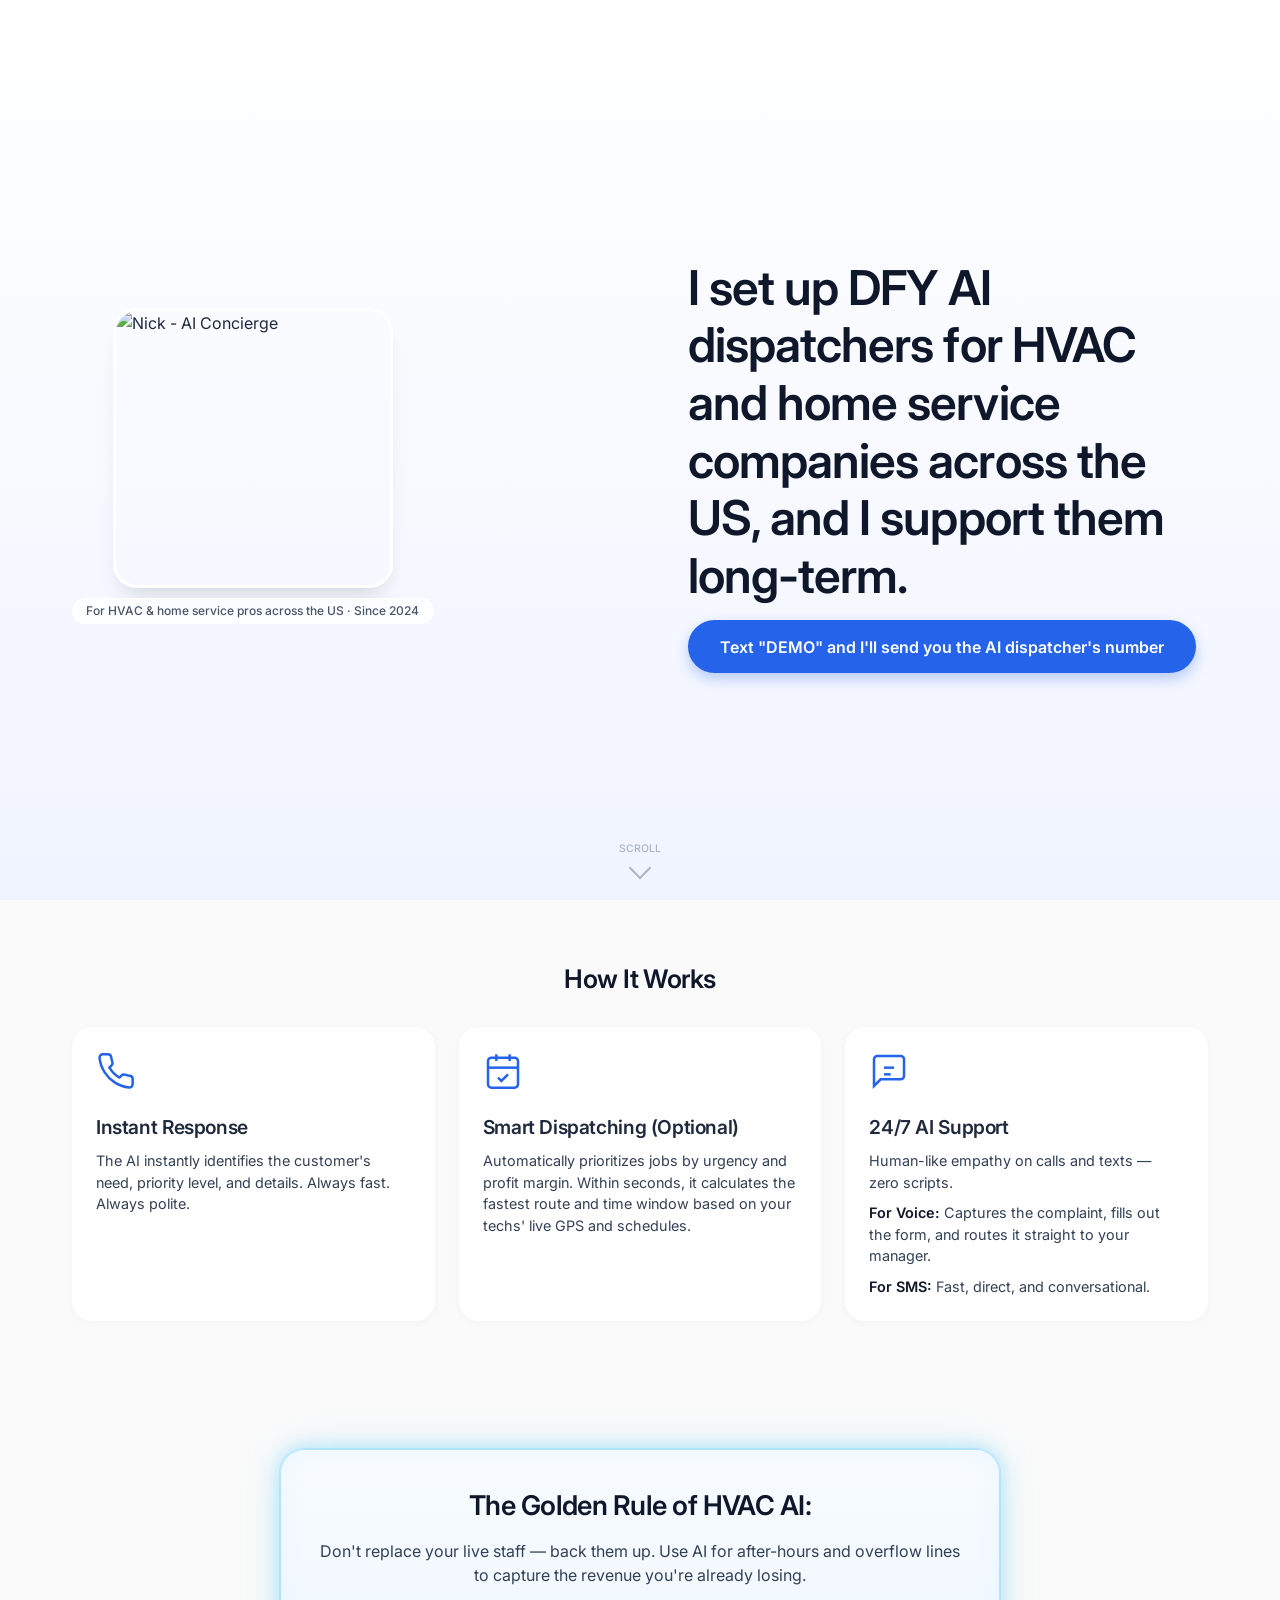
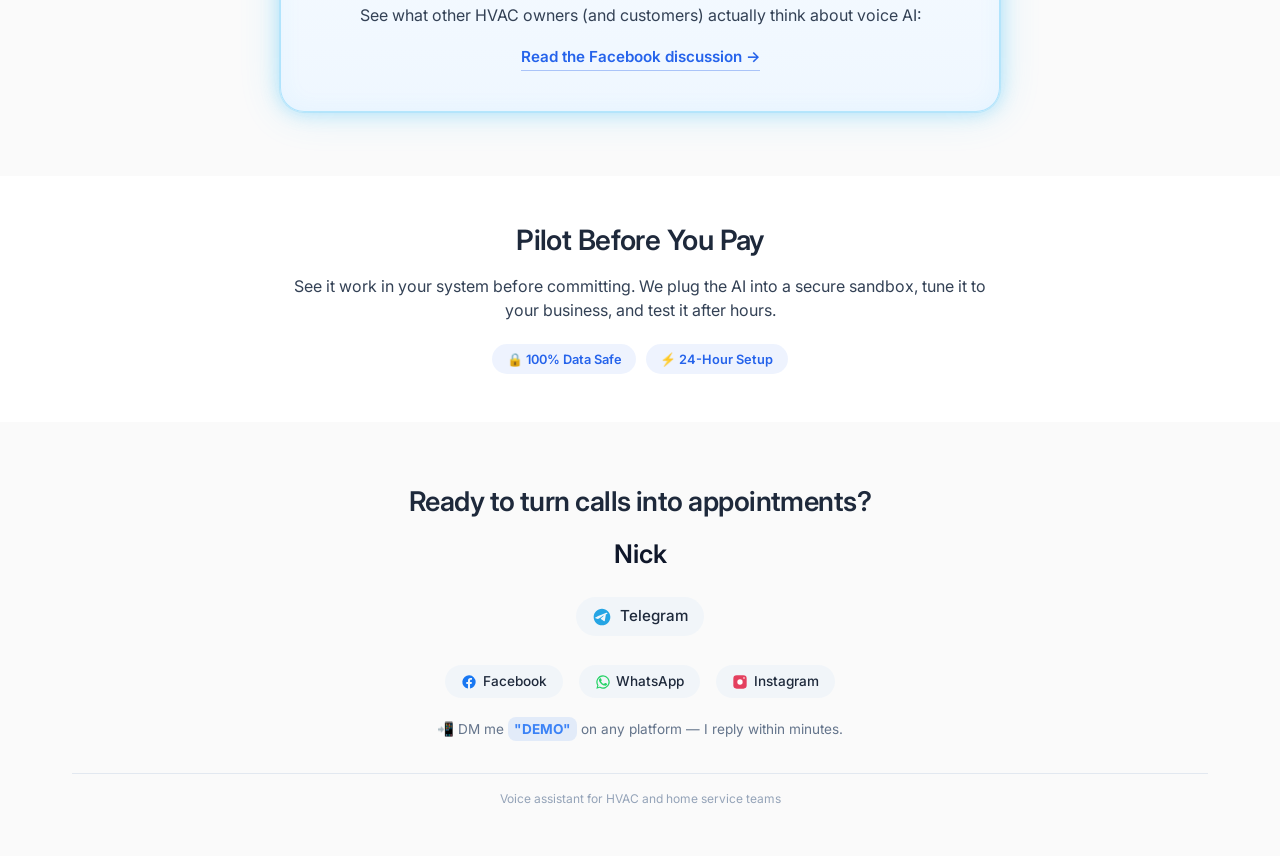
==== index.html @ 457eadb4 "index.html Removed old header styles and added new golden section with updated content and styling." ====
<!DOCTYPE html>
<html lang="en">
<head>
  <meta charset="UTF-8">
  <meta name="viewport" content="width=device-width, initial-scale=1.0, viewport-fit=cover, user-scalable=yes">
  <title>Voice agent for HVAC & Home Service</title>
  <link rel="preconnect" href="https://fonts.googleapis.com">
  <link rel="preconnect" href="https://fonts.gstatic.com" crossorigin>
  <link href="https://fonts.googleapis.com/css2?family=Inter:opsz,wght@14..32,400;14..32,500;14..32,600&display=swap" rel="stylesheet">
  <style>
    * { margin: 0; padding: 0; box-sizing: border-box; -webkit-tap-highlight-color: transparent; }

    body {
      font-family: 'Inter', -apple-system, BlinkMacSystemFont, sans-serif;
      background-color: #FAFAFA;
      color: #1E293B;
      line-height: 1.5;
      -webkit-font-smoothing: antialiased;
      -moz-osx-font-smoothing: grayscale;
      overflow-x: hidden;
    }

    h1, h2, h3 { font-weight: 600; letter-spacing: -0.02em; line-height: 1.2; }
    h1 { font-size: 1.9rem; }
    h2 { font-size: 1.7rem; margin-bottom: 1rem; }

    .section-title {
      font-size: 1.6rem;
      margin-bottom: 2rem;
      text-align: center;
      color: #0F172A;
    }

    p { color: #334155; font-size: 1rem; }

    .container {
      max-width: 1200px;
      margin: 0 auto;
      padding: 0 1.25rem;
    }

    /* HERO */
    .hero {
      min-height: 100vh;
      display: flex;
      align-items: center;
      background: linear-gradient(180deg, #FFFFFF 0%, #F0F4FF 100%);
      position: relative;
      padding-top: 5rem;
      padding-bottom: 3rem;
    }

    .hero-content {
      display: flex;
      flex-direction: column;
      align-items: center;
      width: 100%;
      gap: 1.8rem;
    }

    .hero-photo-card {
      flex-shrink: 0;
      display: flex;
      flex-direction: column;
      align-items: center;
      gap: 0.6rem;
    }

    .agent-photo {
      width: 180px;
      height: 180px;
      border-radius: 24px;
      object-fit: cover;
      box-shadow: 0 15px 25px -10px rgba(0, 0, 0, 0.15);
      border: 3px solid white;
      transition: transform 0.2s ease;
    }

    .agent-photo:active { transform: scale(0.98); }

    .photo-caption {
      font-size: 0.75rem;
      font-weight: 500;
      color: #475569;
      background: rgba(255,255,255,0.8);
      backdrop-filter: blur(4px);
      padding: 0.25rem 0.9rem;
      border-radius: 40px;
      text-align: center;
    }

    .hero-text { max-width: 600px; text-align: left; }
    .hero-text h1 { margin-bottom: 1rem; color: #0F172A; font-size: 1.75rem; }

    .cta-button {
      background: #2563EB;
      color: white;
      border: none;
      font-family: 'Inter', sans-serif;
      font-weight: 600;
      font-size: 0.95rem;
      padding: 0.85rem 1.5rem;
      border-radius: 50px;
      cursor: pointer;
      text-decoration: none;
      display: inline-block;
      transition: all 0.2s ease;
      box-shadow: 0 6px 14px rgba(37, 99, 235, 0.3);
      text-align: center;
      width: auto;
      min-width: 240px;
    }

    .cta-button:active { transform: scale(0.97); background: #1D4ED8; }

    .demo-highlight {
      color: #3B82F6;
      font-weight: 700;
      background: rgba(59, 130, 246, 0.12);
      padding: 0.1rem 0.35rem;
      border-radius: 8px;
      display: inline-block;
    }

    .scroll-indicator {
      position: absolute;
      bottom: 1.5rem;
      left: 50%;
      transform: translateX(-50%);
      opacity: 0.5;
      display: flex;
      flex-direction: column;
      align-items: center;
      gap: 0.2rem;
    }

    .scroll-indicator span { font-size: 0.65rem; font-weight: 500; color: #64748B; }

    .scroll-arrow {
      width: 16px;
      height: 16px;
      border-right: 2px solid #64748B;
      border-bottom: 2px solid #64748B;
      transform: rotate(45deg);
    }

    /* HOW IT WORKS */
    .how-section { padding: 4rem 0; background-color: #FAFAFA; }

    .cards-grid { display: flex; flex-direction: column; gap: 1.2rem; }

    .card {
      background: #FFFFFF;
      border-radius: 20px;
      padding: 1.5rem;
      box-shadow: 0 2px 8px rgba(0, 0, 0, 0.03);
      transition: transform 0.15s ease;
    }

    .card:active { transform: scale(0.99); }

    .card-icon {
      margin-bottom: 1.2rem;
      width: 40px;
      height: 40px;
      color: #2563EB;
      stroke: #2563EB;
    }

    .card h3 { font-size: 1.2rem; margin-bottom: 0.7rem; }
    .card p { font-size: 0.9rem; margin-bottom: 0.55rem; }
    .card p:last-child { margin-bottom: 0; }

    .card .label {
      font-weight: 600;
      color: #0F172A;
    }

    /* GOLDEN RULE — soft blue bg + soft neon blue glowing edges */
    .golden-section {
      padding: 4rem 1.25rem;
      background: #FAFAFA;
    }

    .golden-block {
      max-width: 720px;
      margin: 0 auto;
      text-align: center;
      padding: 2.5rem 2rem;
      border-radius: 24px;
      background: linear-gradient(180deg, #F7FBFF 0%, #EFF7FF 100%);
      border: 1px solid rgba(56, 189, 248, 0.35);
      box-shadow:
        0 0 0 1px rgba(56, 189, 248, 0.15),
        0 0 18px rgba(56, 189, 248, 0.35),
        0 0 40px rgba(56, 189, 248, 0.20),
        inset 0 0 24px rgba(56, 189, 248, 0.06);
    }

    .golden-block h2 {
      font-size: 1.7rem;
      margin-bottom: 1rem;
      color: #0F172A;
    }

    .golden-block p {
      font-size: 1rem;
      color: #334155;
      margin-bottom: 1rem;
    }

    .golden-block p:last-of-type {
      margin-bottom: 0;
    }

    .golden-link {
      display: inline-block;
      margin-top: 1.2rem;
      font-size: 0.95rem;
      font-weight: 600;
      color: #2563EB;
      text-decoration: none;
      border-bottom: 1px solid rgba(37, 99, 235, 0.35);
      padding-bottom: 1px;
    }

    .golden-link:active { opacity: 0.7; }

    /* PILOT */
    .pilot-section { background: #FFFFFF; padding: 3rem 0; }

    .pilot-block {
      max-width: 700px;
      margin: 0 auto;
      text-align: center;
    }

    .pilot-block h2 { font-size: 1.75rem; margin-bottom: 1rem; }
    .pilot-block p { font-size: 1rem; }

    .pilot-badges {
      display: flex;
      flex-wrap: wrap;
      justify-content: center;
      gap: 0.6rem;
      margin-top: 1.4rem;
    }

    .pilot-badge {
      display: inline-flex;
      align-items: center;
      gap: 0.35rem;
      font-size: 0.8rem;
      font-weight: 600;
      color: #2563EB;
      background: rgba(37, 99, 235, 0.08);
      padding: 0.35rem 0.9rem;
      border-radius: 50px;
    }

    /* CONTACT / FOOTER */
    .contact-section { padding: 4rem 0 3rem; background: #FAFAFA; }

    .contact-content {
      max-width: 700px;
      margin: 0 auto;
      text-align: center;
    }

    .contact-name {
      font-size: 1.6rem;
      font-weight: 600;
      color: #0F172A;
      margin: 1rem 0 0.6rem;
    }

    .contact-links {
      display: flex;
      flex-direction: column;
      align-items: center;
      gap: 1rem;
      margin: 1.5rem 0 1.8rem;
    }

    .contact-item {
      display: flex;
      align-items: center;
      gap: 0.6rem;
      flex-wrap: wrap;
      justify-content: center;
    }

    .telegram-link {
      display: inline-flex;
      align-items: center;
      gap: 0.5rem;
      text-decoration: none;
      color: #1E293B;
      font-weight: 500;
      font-size: 0.95rem;
      padding: 0.5rem 1rem;
      border-radius: 50px;
      background: #F1F5F9;
      transition: all 0.2s;
    }

    .telegram-link:active {
      background: #E2E8F0;
      transform: scale(0.97);
    }

    .telegram-icon { width: 20px; height: 20px; flex-shrink: 0; }

    .social-row {
      display: flex;
      flex-wrap: wrap;
      justify-content: center;
      gap: 1rem;
      margin: 1rem 0 0.8rem;
    }

    .social-icon-link {
      display: inline-flex;
      align-items: center;
      gap: 0.35rem;
      background: #F1F5F9;
      padding: 0.4rem 1rem;
      border-radius: 50px;
      text-decoration: none;
      font-size: 0.85rem;
      font-weight: 500;
      color: #1E293B;
      transition: all 0.2s;
    }

    .social-icon-link:active { background: #E2E8F0; transform: scale(0.96); }

    .contact-note { color: #64748B; font-size: 0.85rem; margin-top: 1.2rem; }

    hr { border: 0; height: 1px; background: #E2E8F0; margin: 2rem 0 0; }

    .footer-fineprint {
      font-size: 0.75rem;
      color: #94A3B8;
      margin-top: 1rem;
      text-align: center;
    }

    /* ANIMATIONS */
    .fade-up {
      opacity: 0;
      transform: translateY(18px);
      transition: opacity 0.5s ease, transform 0.5s ease;
    }

    .fade-up.visible { opacity: 1; transform: translateY(0); }

    .card-delay-1 { transition-delay: 0.05s; }
    .card-delay-2 { transition-delay: 0.15s; }
    .card-delay-3 { transition-delay: 0.25s; }

    .hero-title-init {
      opacity: 0;
      transform: translateY(20px);
      animation: fadeInUp 0.6s forwards;
    }

    .hero-btn-init {
      opacity: 0;
      transform: translateY(15px);
      animation: fadeInUp 0.6s 0.4s forwards;
    }

    @keyframes fadeInUp {
      to { opacity: 1; transform: translateY(0); }
    }

    /* RESPONSIVE */
    @media (min-width: 640px) {
      .agent-photo { width: 210px; height: 210px; }
      .hero-text h1 { font-size: 2rem; }
    }

    @media (min-width: 768px) {
      .container { padding: 0 2rem; }
      h1 { font-size: 2.5rem; }
      .hero-content { flex-direction: row; justify-content: space-between; gap: 2rem; }
      .hero-text { max-width: 520px; }
      .hero-text h1 { font-size: 2.4rem; }
      .agent-photo { width: 240px; height: 240px; }
      .cards-grid { flex-direction: row; gap: 1.5rem; align-items: stretch; }
      .card { flex: 1; }
    }

    @media (min-width: 1024px) {
      .hero-text h1 { font-size: 3rem; }
      .agent-photo { width: 280px; height: 280px; }
      .cta-button { font-size: 1rem; padding: 0.9rem 2rem; }
    }

    @media (max-width: 480px) {
      .cta-button {
        width: 100%;
        text-align: center;
        font-size: 0.9rem;
        padding: 0.8rem 1rem;
      }
      .contact-item { gap: 0.6rem; }
      .golden-block { padding: 2rem 1.25rem; }
    }
  </style>
</head>
<body>
  <main>
    <!-- Hero -->
    <section class="hero">
      <div class="container hero-content">
        <div class="hero-photo-card">
          <img class="agent-photo" src="https://i.ibb.co/ymWRSFfB/z-Q-s-O3-Fmxz-ch-Juct-TJuy-JTQOio-H4-XUz6-Aq-Z36uvt-Zw-Z2-BFfi24sho-Pr-Kx4q-Lls9-FRVGbu-B6pfjwr-Gp-Iem-C.jpg" alt="Nick - AI Concierge">
          <div class="photo-caption">For HVAC & home service pros across the US · Since 2024</div>
        </div>
        
        <div class="hero-text">
          <h1 class="hero-title-init">I set up DFY AI dispatchers for HVAC and home service companies across the US, and I support them long-term.</h1>
          
          <a href="https://wa.me/19484652962?text=DEMO" target="_blank" rel="noopener noreferrer" class="cta-button hero-btn-init">
            Text "DEMO" and I'll send you the AI dispatcher's number
          </a>
        </div>
      </div>
      <div class="scroll-indicator">
        <span>SCROLL</span>
        <div class="scroll-arrow"></div>
      </div>
    </section>

    <!-- How It Works -->
    <section class="how-section" id="how">
      <div class="container">
        <h2 class="section-title fade-up">How It Works</h2>
        <div class="cards-grid">

          <div class="card fade-up card-delay-1">
            <svg class="card-icon" width="40" height="40" viewBox="0 0 24 24" fill="none" stroke="currentColor" stroke-width="1.5">
              <path d="M22 16.92v3a2 2 0 0 1-2.18 2 19.79 19.79 0 0 1-8.63-3.07 19.5 19.5 0 0 1-6-6 19.79 19.79 0 0 1-3.07-8.67A2 2 0 0 1 4.11 2h3a2 2 0 0 1 2 1.72 12.84 12.84 0 0 0 .7 2.81 2 2 0 0 1-.45 2.11L8.09 9.91a16 16 0 0 0 6 6l1.27-1.27a2 2 0 0 1 2.11-.45 12.84 12.84 0 0 0 2.81.7A2 2 0 0 1 22 16.92z" />
            </svg>
            <h3>Instant Response</h3>
            <p>The AI instantly identifies the customer's need, priority level, and details. Always fast. Always polite.</p>
          </div>

          <div class="card fade-up card-delay-2">
            <svg class="card-icon" width="40" height="40" viewBox="0 0 24 24" fill="none" stroke="currentColor" stroke-width="1.5">
              <rect x="3" y="4" width="18" height="18" rx="2" ry="2" />
              <line x1="16" y1="2" x2="16" y2="6" />
              <line x1="8" y1="2" x2="8" y2="6" />
              <line x1="3" y1="10" x2="21" y2="10" />
              <polyline points="9 16 11 18 15 14" />
            </svg>
            <h3>Smart Dispatching (Optional)</h3>
            <p>Automatically prioritizes jobs by urgency and profit margin. Within seconds, it calculates the fastest route and time window based on your techs' live GPS and schedules.</p>
          </div>

          <div class="card fade-up card-delay-3">
            <svg class="card-icon" width="40" height="40" viewBox="0 0 24 24" fill="none" stroke="currentColor" stroke-width="1.5">
              <path d="M21 15a2 2 0 0 1-2 2H7l-4 4V5a2 2 0 0 1 2-2h14a2 2 0 0 1 2 2z" />
              <line x1="9" y1="10" x2="15" y2="10" />
              <line x1="9" y1="14" x2="13" y2="14" />
            </svg>
            <h3>24/7 AI Support</h3>
            <p>Human-like empathy on calls and texts — zero scripts.</p>
            <p><span class="label">For Voice:</span> Captures the complaint, fills out the form, and routes it straight to your manager.</p>
            <p><span class="label">For SMS:</span> Fast, direct, and conversational.</p>
          </div>

        </div>
      </div>
    </section>

    <!-- Golden Rule — soft blue card with neon blue glowing edges -->
    <section class="golden-section" id="golden-rule">
      <div class="golden-block fade-up">
        <h2>The Golden Rule of HVAC AI:</h2>
        <p>Don't replace your live staff — back them up. Use AI for after-hours and overflow lines to capture the revenue you're already losing.</p>
        <p>See what other HVAC owners (and customers) actually think about voice AI:</p>
        <a class="golden-link" href="https://www.facebook.com/share/p/1EHvQE6zZw/" target="_blank" rel="noopener noreferrer">Read the Facebook discussion →</a>
      </div>
    </section>

    <!-- Pilot -->
    <section class="pilot-section" id="pilot">
      <div class="container">
        <div class="pilot-block fade-up">
          <h2>Pilot Before You Pay</h2>
          <p>See it work in your system before committing. We plug the AI into a secure sandbox, tune it to your business, and test it after hours.</p>
          <div class="pilot-badges">
            <span class="pilot-badge">🔒 100% Data Safe</span>
            <span class="pilot-badge">⚡ 24-Hour Setup</span>
          </div>
        </div>
      </div>
    </section>

    <!-- Contact -->
    <section class="contact-section" id="contact">
      <div class="container">
        <div class="contact-content fade-up">
          <h2>Ready to turn calls into appointments?</h2>
          <div class="contact-name">Nick</div>
          <div class="contact-links">
            <div class="contact-item">
              <a href="https://t.me/spcxtop?text=DEMO" target="_blank" rel="noopener noreferrer" class="telegram-link">
                <svg class="telegram-icon" viewBox="0 0 24 24" fill="currentColor" style="color:#26A5E4;">
                  <path d="M12 2C6.48 2 2 6.48 2 12s4.48 10 10 10 10-4.48 10-10S17.52 2 12 2zm4.64 6.8c-.15 1.58-.8 5.42-1.13 7.19-.14.75-.42 1-.68 1.03-.58.05-1.02-.38-1.58-.75-.88-.58-1.38-.94-2.23-1.5-.99-.65-.35-1.01.22-1.59.15-.15 2.71-2.48 2.76-2.69.01-.03.02-.14-.05-.2s-.18-.04-.26-.02c-.11.03-1.87 1.19-5.28 3.49-.5.34-.95.51-1.36.5-.45-.01-1.31-.25-1.95-.46-.78-.26-1.4-.4-1.35-.85.03-.24.36-.48.99-.74 3.94-1.71 6.57-2.84 7.88-3.39 3.76-1.58 4.54-1.85 5.05-1.86.11 0 .36.03.52.2.13.14.17.33.19.51.01.17.01.39-.04.6z"/>
                </svg>
                Telegram
              </a>
            </div>
          </div>

          <div class="social-row">
            <a href="https://www.facebook.com/profile.php?id=61591922635871" target="_blank" rel="noopener noreferrer" class="social-icon-link">
              <svg width="16" height="16" viewBox="0 0 24 24" fill="currentColor" style="color:#1877F2;"><path d="M22 12a10 10 0 1 0-11.56 9.88v-6.99H7.9V12h2.54V9.8c0-2.5 1.49-3.89 3.77-3.89 1.09 0 2.24.2 2.24.2v2.46h-1.26c-1.24 0-1.63.77-1.63 1.56V12h2.78l-.44 2.89h-2.34v6.99A10 10 0 0 0 22 12z"/></svg>
              Facebook
            </a>
            <a href="https://wa.me/19484652962" target="_blank" rel="noopener noreferrer" class="social-icon-link">
              <svg width="16" height="16" viewBox="0 0 24 24" fill="currentColor" style="color:#25D366;"><path d="M17.47 14.38c-.3-.15-1.76-.87-2.03-.97-.27-.1-.47-.15-.67.15-.2.3-.77.97-.95 1.17-.17.2-.35.22-.65.07-.3-.15-1.26-.46-2.4-1.48-.89-.79-1.49-1.76-1.66-2.06-.17-.3-.02-.46.13-.61.13-.13.3-.35.45-.52.15-.17.2-.3.3-.5.1-.2.05-.37-.02-.52-.07-.15-.67-1.61-.92-2.21-.24-.58-.49-.5-.67-.51-.17-.01-.37-.01-.57-.01-.2 0-.52.07-.79.37-.27.3-1.04 1.02-1.04 2.48 0 1.46 1.07 2.88 1.22 3.08.15.2 2.1 3.2 5.08 4.49.71.31 1.26.49 1.69.63.71.23 1.36.2 1.87.12.57-.08 1.76-.72 2.01-1.42.25-.7.25-1.29.17-1.42-.07-.13-.27-.2-.57-.35z"/><path d="M12 2a10 10 0 0 0-8.6 15.07L2 22l5.07-1.33A10 10 0 1 0 12 2zm0 18.2a8.2 8.2 0 0 1-4.18-1.14l-.3-.18-3.1.81.83-3.02-.2-.31A8.2 8.2 0 1 1 12 20.2z"/></svg>
              WhatsApp
            </a>
            <a href="https://www.instagram.com/nickpilgui/" target="_blank" rel="noopener noreferrer" class="social-icon-link">
              <svg width="16" height="16" viewBox="0 0 24 24" fill="currentColor" style="color:#E4405F;"><rect x="2" y="2" width="20" height="20" rx="5" ry="5" stroke="none" fill="currentColor"/><circle cx="12" cy="12" r="4" fill="white"/><circle cx="18" cy="6" r="1.2" fill="white"/></svg>
              Instagram
            </a>
          </div>

          <div class="contact-note">
            📲 DM me <span class="demo-highlight">"DEMO"</span> on any platform — I reply within minutes.
          </div>
        </div>
        <hr>
        <div class="footer-fineprint">
          Voice assistant for HVAC and home service teams
        </div>
      </div>
    </section>
  </main>

  <script>
    (function() {
      const observerOptions = { threshold: 0.12, rootMargin: '0px 0px -20px 0px' };
      const observer = new IntersectionObserver((entries) => {
        entries.forEach(entry => {
          if (entry.isIntersecting) {
            entry.target.classList.add('visible');
            observer.unobserve(entry.target);
          }
        });
      }, observerOptions);
      document.querySelectorAll('.fade-up').forEach(el => observer.observe(el));

      document.querySelectorAll('a[href^="#"]').forEach(anchor => {
        anchor.addEventListener('click', function(e) {
          const href = this.getAttribute('href');
          if (href === "#" || !href) return;
          const target = document.querySelector(href);
          if (target) {
            e.preventDefault();
            target.scrollIntoView({ behavior: 'smooth', block: 'start' });
          }
        });
      });
    })();
  </script>
</body>
</html>
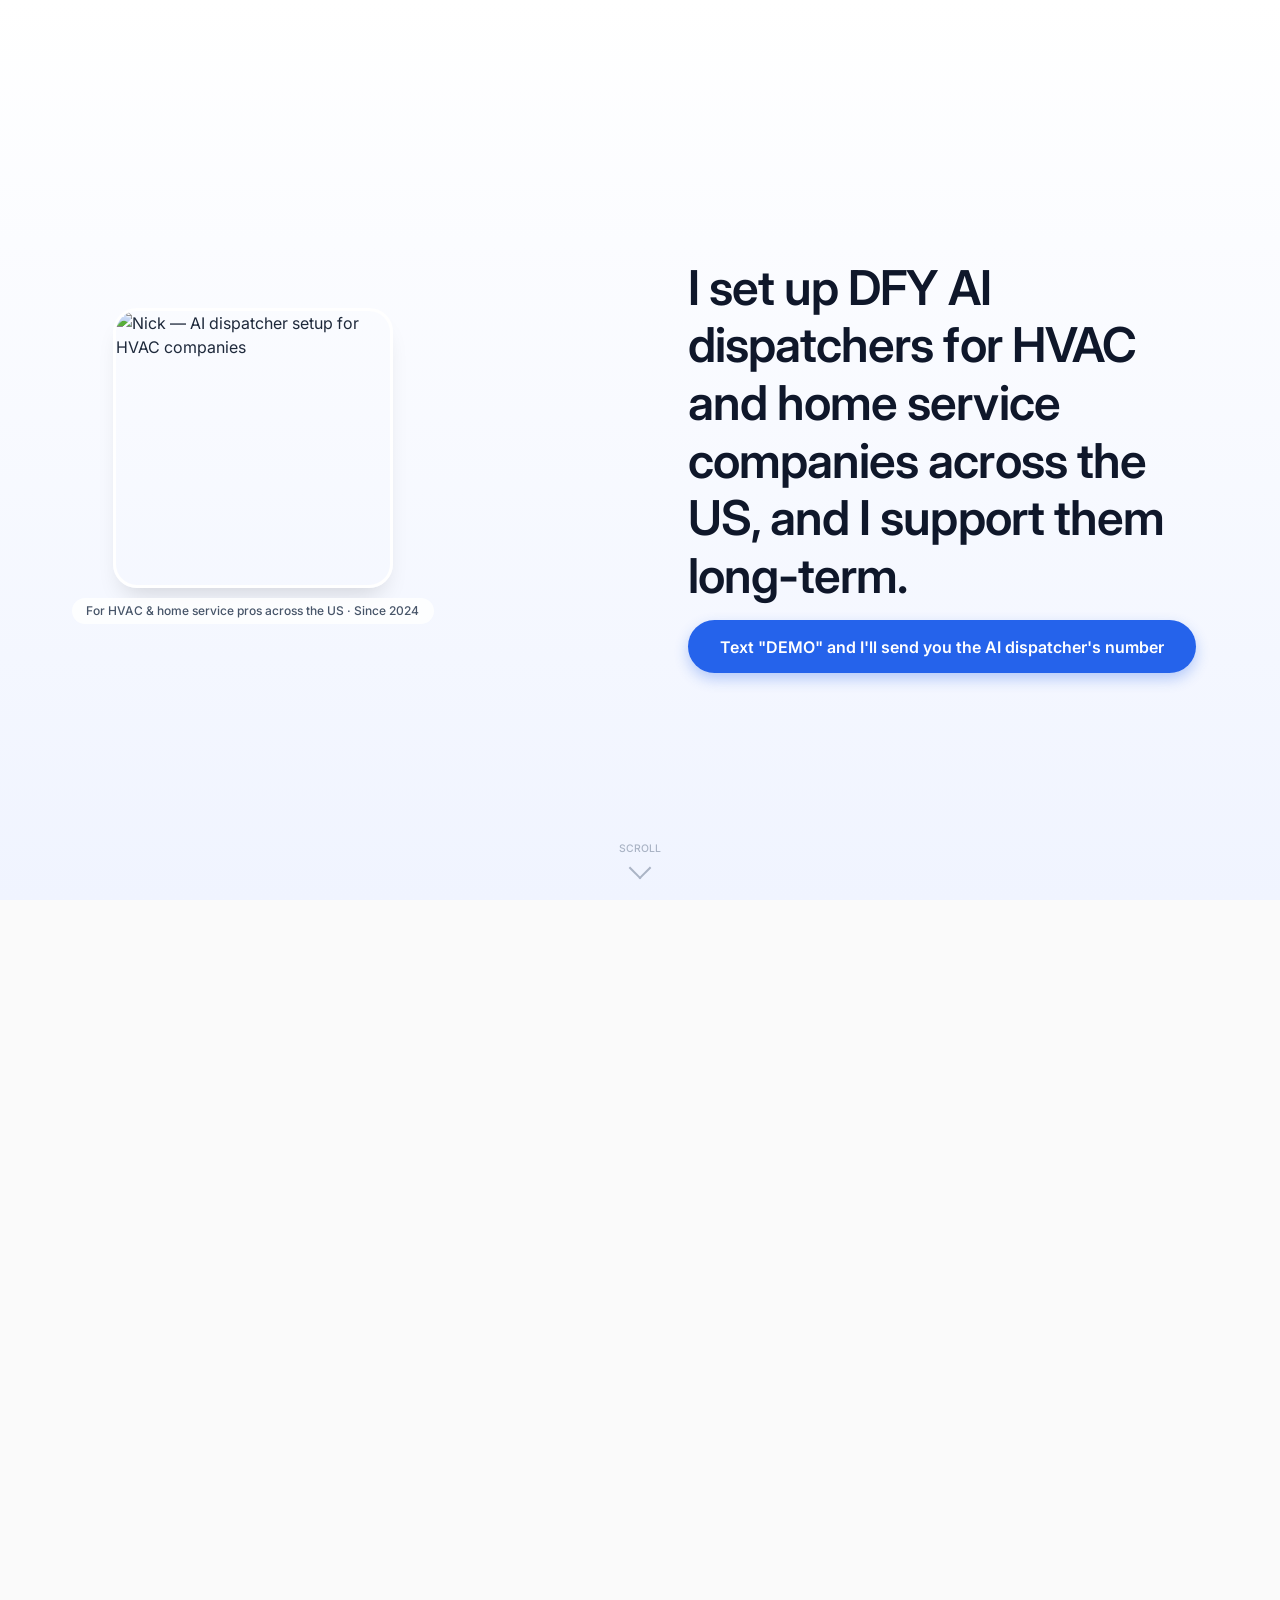
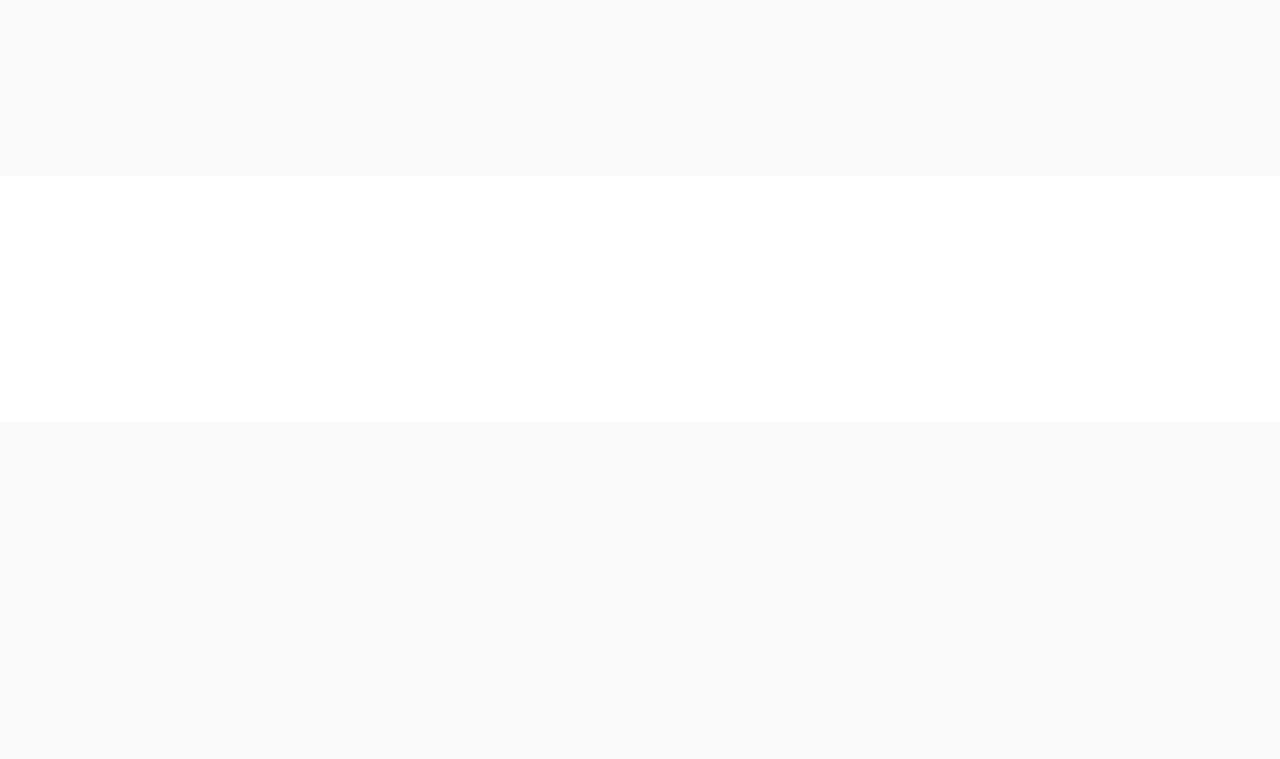
==== commit 621435df: "index.html" ====
--- a/index.html
+++ b/index.html
@@ -3,12 +3,141 @@
 <head>
   <meta charset="UTF-8">
   <meta name="viewport" content="width=device-width, initial-scale=1.0, viewport-fit=cover, user-scalable=yes">
-  <title>Voice agent for HVAC & Home Service</title>
+
+  <title>AI Dispatcher for HVAC & Home Service | DFY Setup</title>
+
+  <!-- ===== SEO / AI-friendly meta ===== -->
+  <meta name="description" content="DFY AI dispatchers for HVAC and home service companies across the US. After-hours and overflow call coverage, 24-hour setup, pilot before you pay.">
+  <meta name="robots" content="index, follow, max-snippet:-1, max-image-preview:large">
+  <meta name="author" content="Nick">
+  <meta name="theme-color" content="#2563EB">
+
+  <!-- Canonical + hreflang -->
+  <link rel="canonical" href="https://aiflowaxon.com/">
+  <link rel="alternate" hreflang="en-us" href="https://aiflowaxon.com/">
+  <link rel="alternate" hreflang="x-default" href="https://aiflowaxon.com/">
+
+  <!-- ===== Open Graph ===== -->
+  <meta property="og:type" content="website">
+  <meta property="og:site_name" content="AI Dispatcher for HVAC">
+  <meta property="og:title" content="AI Dispatcher for HVAC & Home Service | DFY Setup">
+  <meta property="og:description" content="DFY AI dispatchers that back up your live staff on after-hours and overflow lines. Pilot before you pay.">
+  <meta property="og:url" content="https://aiflowaxon.com/">
+  <meta property="og:image" content="https://i.ibb.co/ymWRSFfB/z-Q-s-O3-Fmxz-ch-Juct-TJuy-JTQOio-H4-XUz6-Aq-Z36uvt-Zw-Z2-BFfi24sho-Pr-Kx4q-Lls9-FRVGbu-B6pfjwr-Gp-Iem-C.jpg">
+  <meta property="og:image:alt" content="Nick — AI dispatcher setup for HVAC companies">
+  <meta property="og:locale" content="en_US">
+
+  <!-- ===== Twitter / X Card ===== -->
+  <meta name="twitter:card" content="summary_large_image">
+  <meta name="twitter:title" content="AI Dispatcher for HVAC & Home Service | DFY Setup">
+  <meta name="twitter:description" content="DFY AI dispatchers for HVAC. After-hours + overflow coverage. Pilot before you pay.">
+  <meta name="twitter:image" content="https://i.ibb.co/ymWRSFfB/z-Q-s-O3-Fmxz-ch-Juct-TJuy-JTQOio-H4-XUz6-Aq-Z36uvt-Zw-Z2-BFfi24sho-Pr-Kx4q-Lls9-FRVGbu-B6pfjwr-Gp-Iem-C.jpg">
+
+  <!-- ===== Schema.org / JSON-LD ===== -->
+  <script type="application/ld+json">
+  {
+    "@context": "https://schema.org",
+    "@type": "ProfessionalService",
+    "name": "AI Dispatcher for HVAC & Home Service",
+    "description": "DFY AI dispatcher setup and long-term support for HVAC and home service companies across the US. AI answers after-hours and overflow calls, captures customer details, and books appointments.",
+    "url": "https://aiflowaxon.com/",
+    "image": "https://i.ibb.co/ymWRSFfB/z-Q-s-O3-Fmxz-ch-Juct-TJuy-JTQOio-H4-XUz6-Aq-Z36uvt-Zw-Z2-BFfi24sho-Pr-Kx4q-Lls9-FRVGbu-B6pfjwr-Gp-Iem-C.jpg",
+    "areaServed": {
+      "@type": "Country",
+      "name": "United States"
+    },
+    "serviceType": "AI voice dispatcher for HVAC and home service companies",
+    "provider": {
+      "@type": "Person",
+      "name": "Nick",
+      "sameAs": [
+        "https://www.facebook.com/profile.php?id=61591922635871",
+        "https://www.instagram.com/nickpilgui/"
+      ]
+    },
+    "contactPoint": [
+      {
+        "@type": "ContactPoint",
+        "contactType": "sales",
+        "telephone": "+1-948-465-2962",
+        "availableLanguage": ["English"],
+        "contactOption": "TollFree",
+        "areaServed": "US"
+      }
+    ],
+    "sameAs": [
+      "https://t.me/spcxtop",
+      "https://wa.me/19484652962",
+      "https://www.facebook.com/profile.php?id=61591922635871",
+      "https://www.instagram.com/nickpilgui/"
+    ],
+    "offers": {
+      "@type": "Offer",
+      "name": "Pilot before you pay",
+      "description": "Free pilot: AI dispatcher is integrated into a secure sandbox copy of your CRM and tested after hours. No credit card required. Setup in 24 hours.",
+      "price": "0",
+      "priceCurrency": "USD",
+      "availability": "https://schema.org/InStock"
+    },
+    "mainEntityOfPage": {
+      "@type": "WebPage",
+      "@id": "https://aiflowaxon.com/"
+    }
+  }
+  </script>
+
+  <!-- ===== FAQ schema ===== -->
+  <script type="application/ld+json">
+  {
+    "@context": "https://schema.org",
+    "@type": "FAQPage",
+    "mainEntity": [
+      {
+        "@type": "Question",
+        "name": "What does the AI dispatcher do for HVAC companies?",
+        "acceptedAnswer": {
+          "@type": "Answer",
+          "text": "It answers calls and texts after hours and on overflow lines, captures the customer's complaint and details, and books a service appointment. Optionally, it can dispatch jobs to the best technician based on urgency, profit margin, and live GPS."
+        }
+      },
+      {
+        "@type": "Question",
+        "name": "Does the AI replace a live dispatcher?",
+        "acceptedAnswer": {
+          "@type": "Answer",
+          "text": "No. The golden rule is to back up your live staff, not replace them. AI covers only calls you would have lost anyway — after hours and overflow lines."
+        }
+      },
+      {
+        "@type": "Question",
+        "name": "Is there a pilot before paying?",
+        "acceptedAnswer": {
+          "@type": "Answer",
+          "text": "Yes. The AI is plugged into a secure sandbox copy of your CRM and tested after hours. No credit card required. Setup takes 24 hours."
+        }
+      },
+      {
+        "@type": "Question",
+        "name": "How can I get a demo?",
+        "acceptedAnswer": {
+          "@type": "Answer",
+          "text": "Send the word DEMO to Nick on WhatsApp at +1 948-465-2962 or on Telegram at t.me/spcxtop, and he will reply with the AI dispatcher's phone number so you can call it and hear it live."
+        }
+      }
+    ]
+  }
+  </script>
+
   <link rel="preconnect" href="https://fonts.googleapis.com">
   <link rel="preconnect" href="https://fonts.gstatic.com" crossorigin>
   <link href="https://fonts.googleapis.com/css2?family=Inter:opsz,wght@14..32,400;14..32,500;14..32,600&display=swap" rel="stylesheet">
   <style>
     * { margin: 0; padding: 0; box-sizing: border-box; -webkit-tap-highlight-color: transparent; }
+
+    html, body {
+      overflow-x: hidden;
+      max-width: 100%;
+    }
 
     body {
       font-family: 'Inter', -apple-system, BlinkMacSystemFont, sans-serif;
@@ -17,7 +146,8 @@
       line-height: 1.5;
       -webkit-font-smoothing: antialiased;
       -moz-osx-font-smoothing: grayscale;
-      overflow-x: hidden;
+      padding-left: env(safe-area-inset-left);
+      padding-right: env(safe-area-inset-right);
     }
 
     h1, h2, h3 { font-weight: 600; letter-spacing: -0.02em; line-height: 1.2; }
@@ -42,6 +172,7 @@
     /* HERO */
     .hero {
       min-height: 100vh;
+      min-height: 100svh;
       display: flex;
       align-items: center;
       background: linear-gradient(180deg, #FFFFFF 0%, #F0F4FF 100%);
@@ -83,6 +214,7 @@
       font-weight: 500;
       color: #475569;
       background: rgba(255,255,255,0.8);
+      -webkit-backdrop-filter: blur(4px);
       backdrop-filter: blur(4px);
       padding: 0.25rem 0.9rem;
       border-radius: 40px;
@@ -124,7 +256,7 @@
 
     .scroll-indicator {
       position: absolute;
-      bottom: 1.5rem;
+      bottom: calc(1.5rem + env(safe-area-inset-bottom));
       left: 50%;
       transform: translateX(-50%);
       opacity: 0.5;
@@ -171,16 +303,10 @@
     .card p { font-size: 0.9rem; margin-bottom: 0.55rem; }
     .card p:last-child { margin-bottom: 0; }
 
-    .card .label {
-      font-weight: 600;
-      color: #0F172A;
-    }
-
-    /* GOLDEN RULE — soft blue bg + soft neon blue glowing edges */
-    .golden-section {
-      padding: 4rem 1.25rem;
-      background: #FAFAFA;
-    }
+    .card .label { font-weight: 600; color: #0F172A; }
+
+    /* GOLDEN RULE */
+    .golden-section { padding: 4rem 1.25rem; background: #FAFAFA; }
 
     .golden-block {
       max-width: 720px;
@@ -197,21 +323,9 @@
         inset 0 0 24px rgba(56, 189, 248, 0.06);
     }
 
-    .golden-block h2 {
-      font-size: 1.7rem;
-      margin-bottom: 1rem;
-      color: #0F172A;
-    }
-
-    .golden-block p {
-      font-size: 1rem;
-      color: #334155;
-      margin-bottom: 1rem;
-    }
-
-    .golden-block p:last-of-type {
-      margin-bottom: 0;
-    }
+    .golden-block h2 { font-size: 1.7rem; margin-bottom: 1rem; color: #0F172A; }
+    .golden-block p { font-size: 1rem; color: #334155; margin-bottom: 1rem; }
+    .golden-block p:last-of-type { margin-bottom: 0; }
 
     .golden-link {
       display: inline-block;
@@ -229,12 +343,7 @@
     /* PILOT */
     .pilot-section { background: #FFFFFF; padding: 3rem 0; }
 
-    .pilot-block {
-      max-width: 700px;
-      margin: 0 auto;
-      text-align: center;
-    }
-
+    .pilot-block { max-width: 700px; margin: 0 auto; text-align: center; }
     .pilot-block h2 { font-size: 1.75rem; margin-bottom: 1rem; }
     .pilot-block p { font-size: 1rem; }
 
@@ -259,13 +368,13 @@
     }
 
     /* CONTACT / FOOTER */
-    .contact-section { padding: 4rem 0 3rem; background: #FAFAFA; }
-
-    .contact-content {
-      max-width: 700px;
-      margin: 0 auto;
-      text-align: center;
-    }
+    .contact-section {
+      padding: 4rem 0 3rem;
+      background: #FAFAFA;
+      padding-bottom: calc(3rem + env(safe-area-inset-bottom));
+    }
+
+    .contact-content { max-width: 700px; margin: 0 auto; text-align: center; }
 
     .contact-name {
       font-size: 1.6rem;
@@ -304,10 +413,7 @@
       transition: all 0.2s;
     }
 
-    .telegram-link:active {
-      background: #E2E8F0;
-      transform: scale(0.97);
-    }
+    .telegram-link:active { background: #E2E8F0; transform: scale(0.97); }
 
     .telegram-icon { width: 20px; height: 20px; flex-shrink: 0; }
 
@@ -344,6 +450,7 @@
       color: #94A3B8;
       margin-top: 1rem;
       text-align: center;
+      padding-bottom: env(safe-area-inset-bottom);
     }
 
     /* ANIMATIONS */
@@ -403,10 +510,21 @@
         width: 100%;
         text-align: center;
         font-size: 0.9rem;
-        padding: 0.8rem 1rem;
+        padding: 0.9rem 1rem;
       }
       .contact-item { gap: 0.6rem; }
       .golden-block { padding: 2rem 1.25rem; }
+      .social-icon-link { padding: 0.6rem 1.1rem; font-size: 0.9rem; }
+      .telegram-link { padding: 0.65rem 1.15rem; font-size: 1rem; }
+    }
+
+    @media (prefers-reduced-motion: reduce) {
+      *, *::before, *::after {
+        animation-duration: 0.01ms !important;
+        animation-iteration-count: 1 !important;
+        transition-duration: 0.01ms !important;
+        scroll-behavior: auto !important;
+      }
     }
   </style>
 </head>
@@ -416,7 +534,7 @@
     <section class="hero">
       <div class="container hero-content">
         <div class="hero-photo-card">
-          <img class="agent-photo" src="https://i.ibb.co/ymWRSFfB/z-Q-s-O3-Fmxz-ch-Juct-TJuy-JTQOio-H4-XUz6-Aq-Z36uvt-Zw-Z2-BFfi24sho-Pr-Kx4q-Lls9-FRVGbu-B6pfjwr-Gp-Iem-C.jpg" alt="Nick - AI Concierge">
+          <img class="agent-photo" src="https://i.ibb.co/ymWRSFfB/z-Q-s-O3-Fmxz-ch-Juct-TJuy-JTQOio-H4-XUz6-Aq-Z36uvt-Zw-Z2-BFfi24sho-Pr-Kx4q-Lls9-FRVGbu-B6pfjwr-Gp-Iem-C.jpg" alt="Nick — AI dispatcher setup for HVAC companies">
           <div class="photo-caption">For HVAC & home service pros across the US · Since 2024</div>
         </div>
         
@@ -440,16 +558,31 @@
         <h2 class="section-title fade-up">How It Works</h2>
         <div class="cards-grid">
 
+          <!-- 1. 24/7 AI Support (now first) -->
           <div class="card fade-up card-delay-1">
-            <svg class="card-icon" width="40" height="40" viewBox="0 0 24 24" fill="none" stroke="currentColor" stroke-width="1.5">
+            <svg class="card-icon" width="40" height="40" viewBox="0 0 24 24" fill="none" stroke="currentColor" stroke-width="1.5" aria-hidden="true">
+              <path d="M21 15a2 2 0 0 1-2 2H7l-4 4V5a2 2 0 0 1 2-2h14a2 2 0 0 1 2 2z" />
+              <line x1="9" y1="10" x2="15" y2="10" />
+              <line x1="9" y1="14" x2="13" y2="14" />
+            </svg>
+            <h3>24/7 AI Support</h3>
+            <p>Human-like empathy on calls and texts — zero scripts.</p>
+            <p><span class="label">For Voice:</span> Captures the complaint, fills out the form, and routes it straight to your manager.</p>
+            <p><span class="label">For SMS:</span> Fast, direct, and conversational.</p>
+          </div>
+
+          <!-- 2. Instant Response -->
+          <div class="card fade-up card-delay-2">
+            <svg class="card-icon" width="40" height="40" viewBox="0 0 24 24" fill="none" stroke="currentColor" stroke-width="1.5" aria-hidden="true">
               <path d="M22 16.92v3a2 2 0 0 1-2.18 2 19.79 19.79 0 0 1-8.63-3.07 19.5 19.5 0 0 1-6-6 19.79 19.79 0 0 1-3.07-8.67A2 2 0 0 1 4.11 2h3a2 2 0 0 1 2 1.72 12.84 12.84 0 0 0 .7 2.81 2 2 0 0 1-.45 2.11L8.09 9.91a16 16 0 0 0 6 6l1.27-1.27a2 2 0 0 1 2.11-.45 12.84 12.84 0 0 0 2.81.7A2 2 0 0 1 22 16.92z" />
             </svg>
             <h3>Instant Response</h3>
             <p>The AI instantly identifies the customer's need, priority level, and details. Always fast. Always polite.</p>
           </div>
 
-          <div class="card fade-up card-delay-2">
-            <svg class="card-icon" width="40" height="40" viewBox="0 0 24 24" fill="none" stroke="currentColor" stroke-width="1.5">
+          <!-- 3. Smart Dispatching -->
+          <div class="card fade-up card-delay-3">
+            <svg class="card-icon" width="40" height="40" viewBox="0 0 24 24" fill="none" stroke="currentColor" stroke-width="1.5" aria-hidden="true">
               <rect x="3" y="4" width="18" height="18" rx="2" ry="2" />
               <line x1="16" y1="2" x2="16" y2="6" />
               <line x1="8" y1="2" x2="8" y2="6" />
@@ -460,23 +593,11 @@
             <p>Automatically prioritizes jobs by urgency and profit margin. Within seconds, it calculates the fastest route and time window based on your techs' live GPS and schedules.</p>
           </div>
 
-          <div class="card fade-up card-delay-3">
-            <svg class="card-icon" width="40" height="40" viewBox="0 0 24 24" fill="none" stroke="currentColor" stroke-width="1.5">
-              <path d="M21 15a2 2 0 0 1-2 2H7l-4 4V5a2 2 0 0 1 2-2h14a2 2 0 0 1 2 2z" />
-              <line x1="9" y1="10" x2="15" y2="10" />
-              <line x1="9" y1="14" x2="13" y2="14" />
-            </svg>
-            <h3>24/7 AI Support</h3>
-            <p>Human-like empathy on calls and texts — zero scripts.</p>
-            <p><span class="label">For Voice:</span> Captures the complaint, fills out the form, and routes it straight to your manager.</p>
-            <p><span class="label">For SMS:</span> Fast, direct, and conversational.</p>
-          </div>
-
         </div>
       </div>
     </section>
 
-    <!-- Golden Rule — soft blue card with neon blue glowing edges -->
+    <!-- Golden Rule -->
     <section class="golden-section" id="golden-rule">
       <div class="golden-block fade-up">
         <h2>The Golden Rule of HVAC AI:</h2>
@@ -509,7 +630,7 @@
           <div class="contact-links">
             <div class="contact-item">
               <a href="https://t.me/spcxtop?text=DEMO" target="_blank" rel="noopener noreferrer" class="telegram-link">
-                <svg class="telegram-icon" viewBox="0 0 24 24" fill="currentColor" style="color:#26A5E4;">
+                <svg class="telegram-icon" viewBox="0 0 24 24" fill="currentColor" style="color:#26A5E4;" aria-hidden="true">
                   <path d="M12 2C6.48 2 2 6.48 2 12s4.48 10 10 10 10-4.48 10-10S17.52 2 12 2zm4.64 6.8c-.15 1.58-.8 5.42-1.13 7.19-.14.75-.42 1-.68 1.03-.58.05-1.02-.38-1.58-.75-.88-.58-1.38-.94-2.23-1.5-.99-.65-.35-1.01.22-1.59.15-.15 2.71-2.48 2.76-2.69.01-.03.02-.14-.05-.2s-.18-.04-.26-.02c-.11.03-1.87 1.19-5.28 3.49-.5.34-.95.51-1.36.5-.45-.01-1.31-.25-1.95-.46-.78-.26-1.4-.4-1.35-.85.03-.24.36-.48.99-.74 3.94-1.71 6.57-2.84 7.88-3.39 3.76-1.58 4.54-1.85 5.05-1.86.11 0 .36.03.52.2.13.14.17.33.19.51.01.17.01.39-.04.6z"/>
                 </svg>
                 Telegram
@@ -519,56 +640,12 @@
 
           <div class="social-row">
             <a href="https://www.facebook.com/profile.php?id=61591922635871" target="_blank" rel="noopener noreferrer" class="social-icon-link">
-              <svg width="16" height="16" viewBox="0 0 24 24" fill="currentColor" style="color:#1877F2;"><path d="M22 12a10 10 0 1 0-11.56 9.88v-6.99H7.9V12h2.54V9.8c0-2.5 1.49-3.89 3.77-3.89 1.09 0 2.24.2 2.24.2v2.46h-1.26c-1.24 0-1.63.77-1.63 1.56V12h2.78l-.44 2.89h-2.34v6.99A10 10 0 0 0 22 12z"/></svg>
+              <svg width="16" height="16" viewBox="0 0 24 24" fill="currentColor" style="color:#1877F2;" aria-hidden="true"><path d="M22 12a10 10 0 1 0-11.56 9.88v-6.99H7.9V12h2.54V9.8c0-2.5 1.49-3.89 3.77-3.89 1.09 0 2.24.2 2.24.2v2.46h-1.26c-1.24 0-1.63.77-1.63 1.56V12h2.78l-.44 2.89h-2.34v6.99A10 10 0 0 0 22 12z"/></svg>
               Facebook
             </a>
             <a href="https://wa.me/19484652962" target="_blank" rel="noopener noreferrer" class="social-icon-link">
-              <svg width="16" height="16" viewBox="0 0 24 24" fill="currentColor" style="color:#25D366;"><path d="M17.47 14.38c-.3-.15-1.76-.87-2.03-.97-.27-.1-.47-.15-.67.15-.2.3-.77.97-.95 1.17-.17.2-.35.22-.65.07-.3-.15-1.26-.46-2.4-1.48-.89-.79-1.49-1.76-1.66-2.06-.17-.3-.02-.46.13-.61.13-.13.3-.35.45-.52.15-.17.2-.3.3-.5.1-.2.05-.37-.02-.52-.07-.15-.67-1.61-.92-2.21-.24-.58-.49-.5-.67-.51-.17-.01-.37-.01-.57-.01-.2 0-.52.07-.79.37-.27.3-1.04 1.02-1.04 2.48 0 1.46 1.07 2.88 1.22 3.08.15.2 2.1 3.2 5.08 4.49.71.31 1.26.49 1.69.63.71.23 1.36.2 1.87.12.57-.08 1.76-.72 2.01-1.42.25-.7.25-1.29.17-1.42-.07-.13-.27-.2-.57-.35z"/><path d="M12 2a10 10 0 0 0-8.6 15.07L2 22l5.07-1.33A10 10 0 1 0 12 2zm0 18.2a8.2 8.2 0 0 1-4.18-1.14l-.3-.18-3.1.81.83-3.02-.2-.31A8.2 8.2 0 1 1 12 20.2z"/></svg>
+              <svg width="16" height="16" viewBox="0 0 24 24" fill="currentColor" style="color:#25D366;" aria-hidden="true"><path d="M17.47 14.38c-.3-.15-1.76-.87-2.03-.97-.27-.1-.47-.15-.67.15-.2.3-.77.97-.95 1.17-.17.2-.35.22-.65.07-.3-.15-1.26-.46-2.4-1.48-.89-.79-1.49-1.76-1.66-2.06-.17-.3-.02-.46.13-.61.13-.13.3-.35.45-.52.15-.17.2-.3.3-.5.1-.2.05-.37-.02-.52-.07-.15-.67-1.61-.92-2.21-.24-.58-.49-.5-.67-.51-.17-.01-.37-.01-.57-.01-.2 0-.52.07-.79.37-.27.3-1.04 1.02-1.04 2.48 0 1.46 1.07 2.88 1.22 3.08.15.2 2.1 3.2 5.08 4.49.71.31 1.26.49 1.69.63.71.23 1.36.2 1.87.12.57-.08 1.76-.72 2.01-1.42.25-.7.25-1.29.17-1.42-.07-.13-.27-.2-.57-.35z"/><path d="M12 2a10 10 0 0 0-8.6 15.07L2 22l5.07-1.33A10 10 0 1 0 12 2zm0 18.2a8.2 8.2 0 0 1-4.18-1.14l-.3-.18-3.1.81.83-3.02-.2-.31A8.2 8.2 0 1 1 12 20.2z"/></svg>
               WhatsApp
             </a>
             <a href="https://www.instagram.com/nickpilgui/" target="_blank" rel="noopener noreferrer" class="social-icon-link">
-              <svg width="16" height="16" viewBox="0 0 24 24" fill="currentColor" style="color:#E4405F;"><rect x="2" y="2" width="20" height="20" rx="5" ry="5" stroke="none" fill="currentColor"/><circle cx="12" cy="12" r="4" fill="white"/><circle cx="18" cy="6" r="1.2" fill="white"/></svg>
-              Instagram
-            </a>
-          </div>
-
-          <div class="contact-note">
-            📲 DM me <span class="demo-highlight">"DEMO"</span> on any platform — I reply within minutes.
-          </div>
-        </div>
-        <hr>
-        <div class="footer-fineprint">
-          Voice assistant for HVAC and home service teams
-        </div>
-      </div>
-    </section>
-  </main>
-
-  <script>
-    (function() {
-      const observerOptions = { threshold: 0.12, rootMargin: '0px 0px -20px 0px' };
-      const observer = new IntersectionObserver((entries) => {
-        entries.forEach(entry => {
-          if (entry.isIntersecting) {
-            entry.target.classList.add('visible');
-            observer.unobserve(entry.target);
-          }
-        });
-      }, observerOptions);
-      document.querySelectorAll('.fade-up').forEach(el => observer.observe(el));
-
-      document.querySelectorAll('a[href^="#"]').forEach(anchor => {
-        anchor.addEventListener('click', function(e) {
-          const href = this.getAttribute('href');
-          if (href === "#" || !href) return;
-          const target = document.querySelector(href);
-          if (target) {
-            e.preventDefault();
-            target.scrollIntoView({ behavior: 'smooth', block: 'start' });
-          }
-        });
-      });
-    })();
-  </script>
-</body>
-</html>
+              <svg width="16" height="16" viewBox="0 0 24 24" fill="currentColor" style="
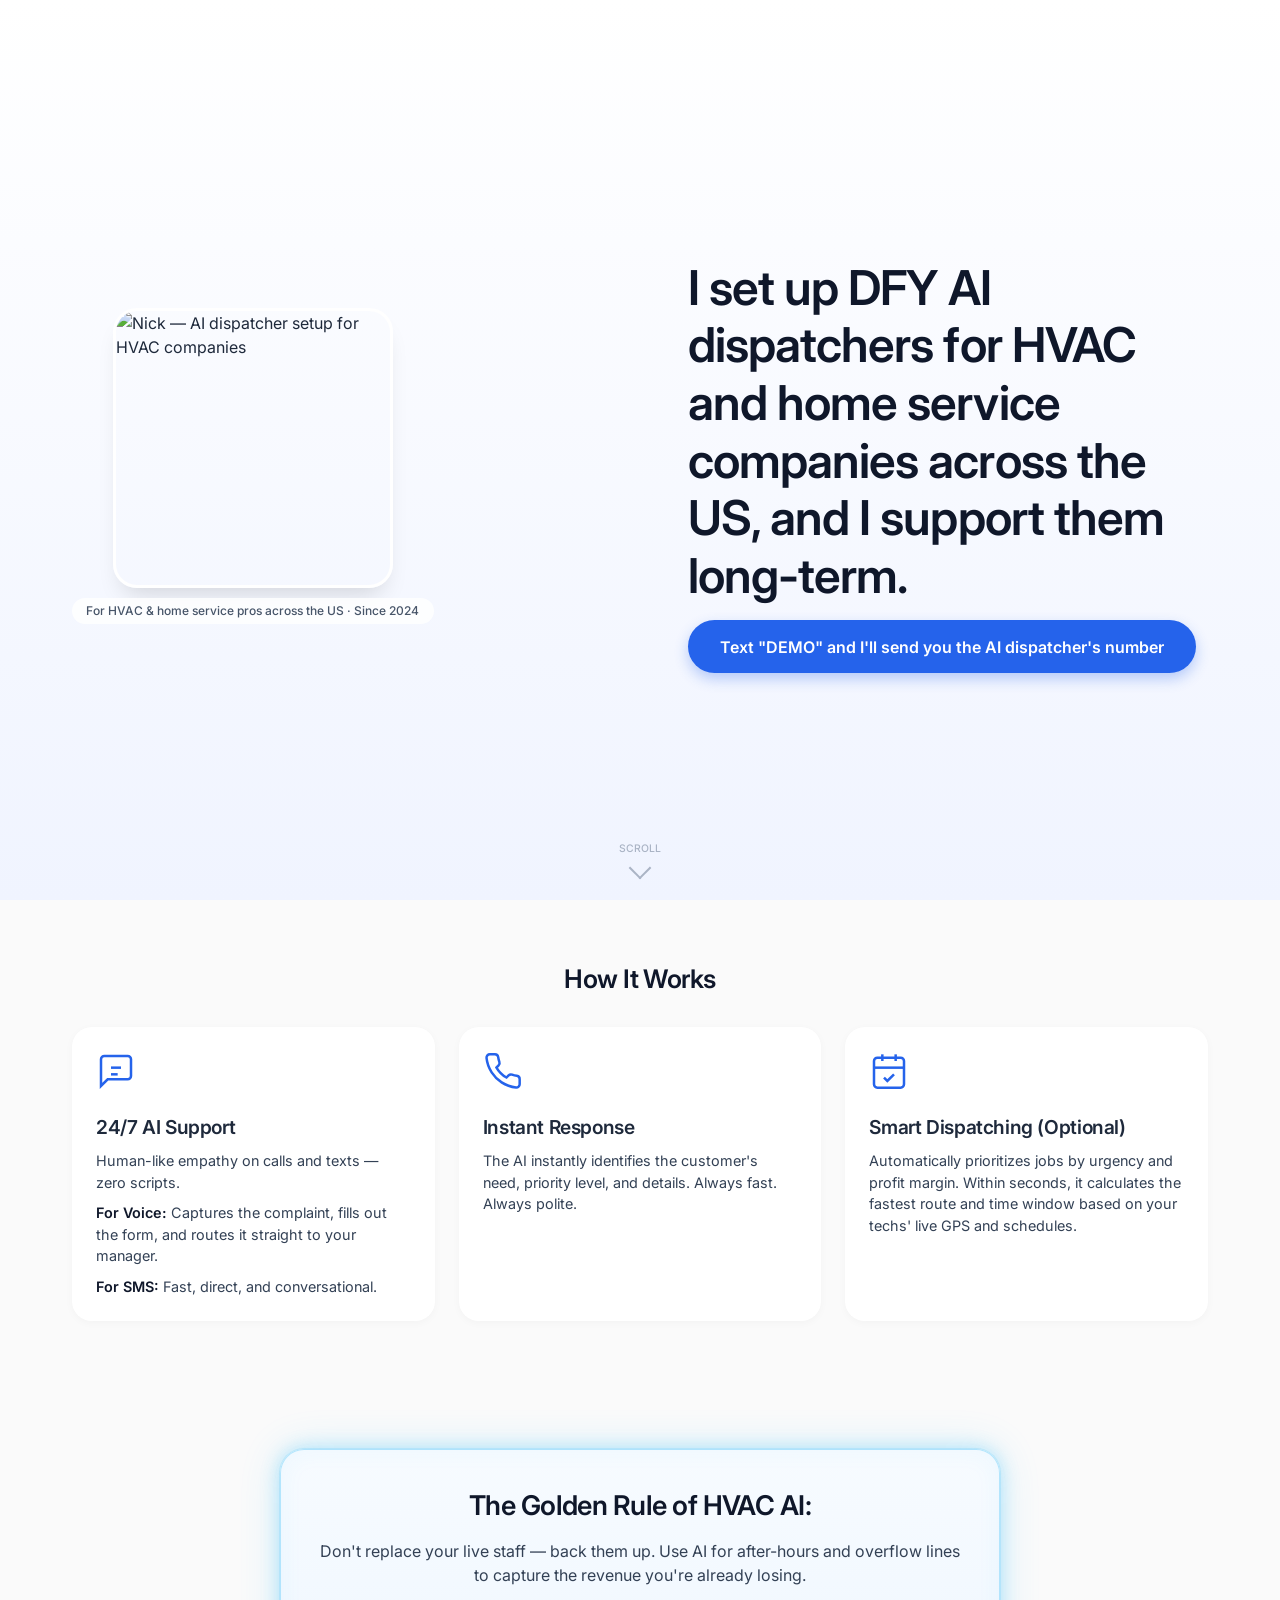
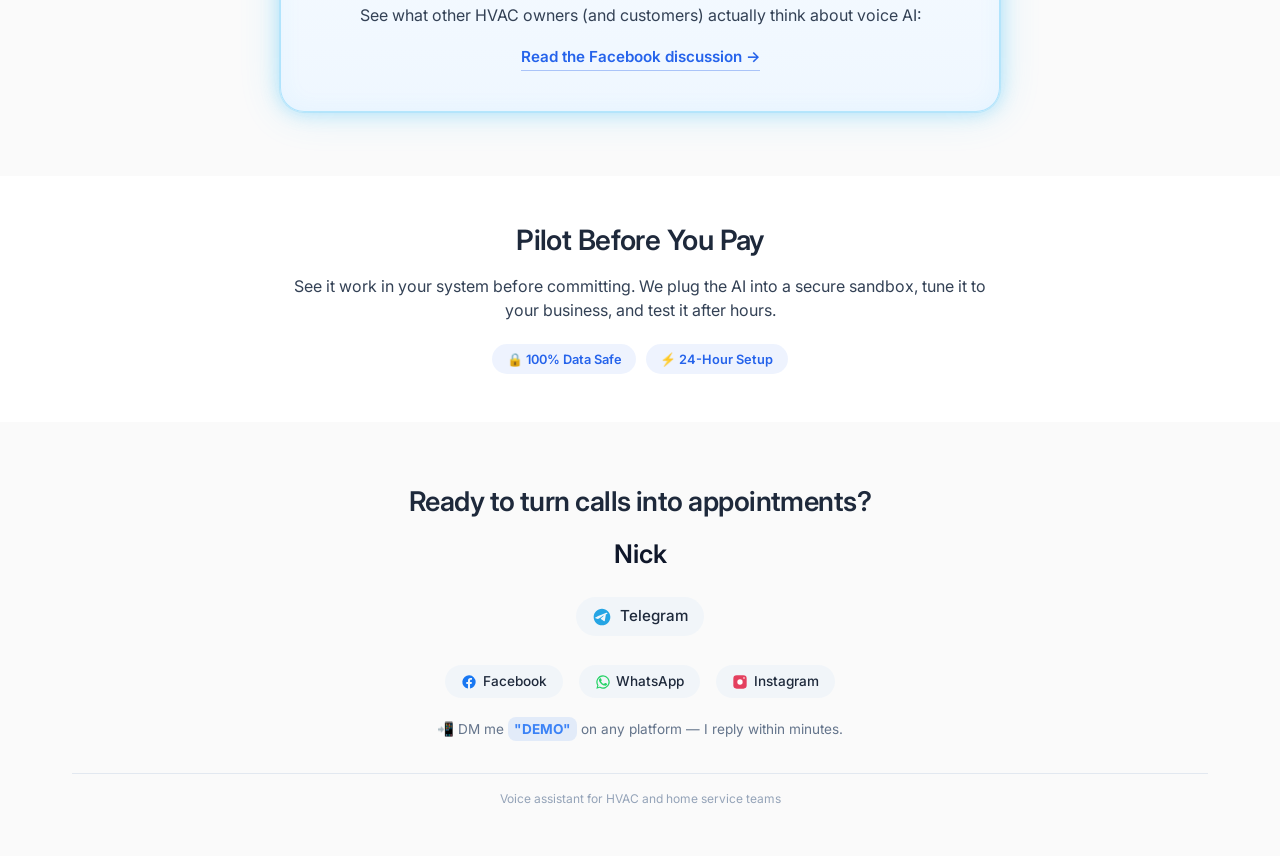
==== commit bffba54d: "index.html" ====
--- a/index.html
+++ b/index.html
@@ -6,18 +6,17 @@
 
   <title>AI Dispatcher for HVAC & Home Service | DFY Setup</title>
 
-  <!-- ===== SEO / AI-friendly meta ===== -->
+  <!-- SEO / AI-friendly meta -->
   <meta name="description" content="DFY AI dispatchers for HVAC and home service companies across the US. After-hours and overflow call coverage, 24-hour setup, pilot before you pay.">
   <meta name="robots" content="index, follow, max-snippet:-1, max-image-preview:large">
   <meta name="author" content="Nick">
   <meta name="theme-color" content="#2563EB">
 
-  <!-- Canonical + hreflang -->
   <link rel="canonical" href="https://aiflowaxon.com/">
   <link rel="alternate" hreflang="en-us" href="https://aiflowaxon.com/">
   <link rel="alternate" hreflang="x-default" href="https://aiflowaxon.com/">
 
-  <!-- ===== Open Graph ===== -->
+  <!-- Open Graph -->
   <meta property="og:type" content="website">
   <meta property="og:site_name" content="AI Dispatcher for HVAC">
   <meta property="og:title" content="AI Dispatcher for HVAC & Home Service | DFY Setup">
@@ -27,13 +26,13 @@
   <meta property="og:image:alt" content="Nick — AI dispatcher setup for HVAC companies">
   <meta property="og:locale" content="en_US">
 
-  <!-- ===== Twitter / X Card ===== -->
+  <!-- Twitter / X Card -->
   <meta name="twitter:card" content="summary_large_image">
   <meta name="twitter:title" content="AI Dispatcher for HVAC & Home Service | DFY Setup">
   <meta name="twitter:description" content="DFY AI dispatchers for HVAC. After-hours + overflow coverage. Pilot before you pay.">
   <meta name="twitter:image" content="https://i.ibb.co/ymWRSFfB/z-Q-s-O3-Fmxz-ch-Juct-TJuy-JTQOio-H4-XUz6-Aq-Z36uvt-Zw-Z2-BFfi24sho-Pr-Kx4q-Lls9-FRVGbu-B6pfjwr-Gp-Iem-C.jpg">
 
-  <!-- ===== Schema.org / JSON-LD ===== -->
+  <!-- Schema.org / JSON-LD -->
   <script type="application/ld+json">
   {
     "@context": "https://schema.org",
@@ -42,10 +41,7 @@
     "description": "DFY AI dispatcher setup and long-term support for HVAC and home service companies across the US. AI answers after-hours and overflow calls, captures customer details, and books appointments.",
     "url": "https://aiflowaxon.com/",
     "image": "https://i.ibb.co/ymWRSFfB/z-Q-s-O3-Fmxz-ch-Juct-TJuy-JTQOio-H4-XUz6-Aq-Z36uvt-Zw-Z2-BFfi24sho-Pr-Kx4q-Lls9-FRVGbu-B6pfjwr-Gp-Iem-C.jpg",
-    "areaServed": {
-      "@type": "Country",
-      "name": "United States"
-    },
+    "areaServed": { "@type": "Country", "name": "United States" },
     "serviceType": "AI voice dispatcher for HVAC and home service companies",
     "provider": {
       "@type": "Person",
@@ -79,14 +75,11 @@
       "priceCurrency": "USD",
       "availability": "https://schema.org/InStock"
     },
-    "mainEntityOfPage": {
-      "@type": "WebPage",
-      "@id": "https://aiflowaxon.com/"
-    }
+    "mainEntityOfPage": { "@type": "WebPage", "@id": "https://aiflowaxon.com/" }
   }
   </script>
 
-  <!-- ===== FAQ schema ===== -->
+  <!-- FAQ schema -->
   <script type="application/ld+json">
   {
     "@context": "https://schema.org",
@@ -131,13 +124,11 @@
   <link rel="preconnect" href="https://fonts.googleapis.com">
   <link rel="preconnect" href="https://fonts.gstatic.com" crossorigin>
   <link href="https://fonts.googleapis.com/css2?family=Inter:opsz,wght@14..32,400;14..32,500;14..32,600&display=swap" rel="stylesheet">
+
   <style>
     * { margin: 0; padding: 0; box-sizing: border-box; -webkit-tap-highlight-color: transparent; }
 
-    html, body {
-      overflow-x: hidden;
-      max-width: 100%;
-    }
+    html, body { overflow-x: hidden; max-width: 100%; }
 
     body {
       font-family: 'Inter', -apple-system, BlinkMacSystemFont, sans-serif;
@@ -154,20 +145,10 @@
     h1 { font-size: 1.9rem; }
     h2 { font-size: 1.7rem; margin-bottom: 1rem; }
 
-    .section-title {
-      font-size: 1.6rem;
-      margin-bottom: 2rem;
-      text-align: center;
-      color: #0F172A;
-    }
-
+    .section-title { font-size: 1.6rem; margin-bottom: 2rem; text-align: center; color: #0F172A; }
     p { color: #334155; font-size: 1rem; }
 
-    .container {
-      max-width: 1200px;
-      margin: 0 auto;
-      padding: 0 1.25rem;
-    }
+    .container { max-width: 1200px; margin: 0 auto; padding: 0 1.25rem; }
 
     /* HERO */
     .hero {
@@ -181,21 +162,9 @@
       padding-bottom: 3rem;
     }
 
-    .hero-content {
-      display: flex;
-      flex-direction: column;
-      align-items: center;
-      width: 100%;
-      gap: 1.8rem;
-    }
-
-    .hero-photo-card {
-      flex-shrink: 0;
-      display: flex;
-      flex-direction: column;
-      align-items: center;
-      gap: 0.6rem;
-    }
+    .hero-content { display: flex; flex-direction: column; align-items: center; width: 100%; gap: 1.8rem; }
+
+    .hero-photo-card { flex-shrink: 0; display: flex; flex-direction: column; align-items: center; gap: 0.6rem; }
 
     .agent-photo {
       width: 180px;
@@ -206,7 +175,6 @@
       border: 3px solid white;
       transition: transform 0.2s ease;
     }
-
     .agent-photo:active { transform: scale(0.98); }
 
     .photo-caption {
@@ -242,7 +210,6 @@
       width: auto;
       min-width: 240px;
     }
-
     .cta-button:active { transform: scale(0.97); background: #1D4ED8; }
 
     .demo-highlight {
@@ -265,9 +232,7 @@
       align-items: center;
       gap: 0.2rem;
     }
-
     .scroll-indicator span { font-size: 0.65rem; font-weight: 500; color: #64748B; }
-
     .scroll-arrow {
       width: 16px;
       height: 16px;
@@ -278,7 +243,6 @@
 
     /* HOW IT WORKS */
     .how-section { padding: 4rem 0; background-color: #FAFAFA; }
-
     .cards-grid { display: flex; flex-direction: column; gap: 1.2rem; }
 
     .card {
@@ -288,21 +252,12 @@
       box-shadow: 0 2px 8px rgba(0, 0, 0, 0.03);
       transition: transform 0.15s ease;
     }
-
     .card:active { transform: scale(0.99); }
 
-    .card-icon {
-      margin-bottom: 1.2rem;
-      width: 40px;
-      height: 40px;
-      color: #2563EB;
-      stroke: #2563EB;
-    }
-
+    .card-icon { margin-bottom: 1.2rem; width: 40px; height: 40px; color: #2563EB; stroke: #2563EB; }
     .card h3 { font-size: 1.2rem; margin-bottom: 0.7rem; }
     .card p { font-size: 0.9rem; margin-bottom: 0.55rem; }
     .card p:last-child { margin-bottom: 0; }
-
     .card .label { font-weight: 600; color: #0F172A; }
 
     /* GOLDEN RULE */
@@ -322,7 +277,6 @@
         0 0 40px rgba(56, 189, 248, 0.20),
         inset 0 0 24px rgba(56, 189, 248, 0.06);
     }
-
     .golden-block h2 { font-size: 1.7rem; margin-bottom: 1rem; color: #0F172A; }
     .golden-block p { font-size: 1rem; color: #334155; margin-bottom: 1rem; }
     .golden-block p:last-of-type { margin-bottom: 0; }
@@ -337,24 +291,15 @@
       border-bottom: 1px solid rgba(37, 99, 235, 0.35);
       padding-bottom: 1px;
     }
-
     .golden-link:active { opacity: 0.7; }
 
     /* PILOT */
     .pilot-section { background: #FFFFFF; padding: 3rem 0; }
-
     .pilot-block { max-width: 700px; margin: 0 auto; text-align: center; }
     .pilot-block h2 { font-size: 1.75rem; margin-bottom: 1rem; }
     .pilot-block p { font-size: 1rem; }
 
-    .pilot-badges {
-      display: flex;
-      flex-wrap: wrap;
-      justify-content: center;
-      gap: 0.6rem;
-      margin-top: 1.4rem;
-    }
-
+    .pilot-badges { display: flex; flex-wrap: wrap; justify-content: center; gap: 0.6rem; margin-top: 1.4rem; }
     .pilot-badge {
       display: inline-flex;
       align-items: center;
@@ -375,29 +320,11 @@
     }
 
     .contact-content { max-width: 700px; margin: 0 auto; text-align: center; }
-
-    .contact-name {
-      font-size: 1.6rem;
-      font-weight: 600;
-      color: #0F172A;
-      margin: 1rem 0 0.6rem;
-    }
-
-    .contact-links {
-      display: flex;
-      flex-direction: column;
-      align-items: center;
-      gap: 1rem;
-      margin: 1.5rem 0 1.8rem;
-    }
-
-    .contact-item {
-      display: flex;
-      align-items: center;
-      gap: 0.6rem;
-      flex-wrap: wrap;
-      justify-content: center;
-    }
+    .contact-name { font-size: 1.6rem; font-weight: 600; color: #0F172A; margin: 1rem 0 0.6rem; }
+
+    .contact-links { display: flex; flex-direction: column; align-items: center; gap: 1rem; margin: 1.5rem 0 1.8rem; }
+
+    .contact-item { display: flex; align-items: center; gap: 0.6rem; flex-wrap: wrap; justify-content: center; }
 
     .telegram-link {
       display: inline-flex;
@@ -412,18 +339,11 @@
       background: #F1F5F9;
       transition: all 0.2s;
     }
-
     .telegram-link:active { background: #E2E8F0; transform: scale(0.97); }
 
     .telegram-icon { width: 20px; height: 20px; flex-shrink: 0; }
 
-    .social-row {
-      display: flex;
-      flex-wrap: wrap;
-      justify-content: center;
-      gap: 1rem;
-      margin: 1rem 0 0.8rem;
-    }
+    .social-row { display: flex; flex-wrap: wrap; justify-content: center; gap: 1rem; margin: 1rem 0 0.8rem; }
 
     .social-icon-link {
       display: inline-flex;
@@ -438,7 +358,6 @@
       color: #1E293B;
       transition: all 0.2s;
     }
-
     .social-icon-link:active { background: #E2E8F0; transform: scale(0.96); }
 
     .contact-note { color: #64748B; font-size: 0.85rem; margin-top: 1.2rem; }
@@ -454,33 +373,17 @@
     }
 
     /* ANIMATIONS */
-    .fade-up {
-      opacity: 0;
-      transform: translateY(18px);
-      transition: opacity 0.5s ease, transform 0.5s ease;
-    }
-
+    .fade-up { opacity: 0; transform: translateY(18px); transition: opacity 0.5s ease, transform 0.5s ease; }
     .fade-up.visible { opacity: 1; transform: translateY(0); }
 
     .card-delay-1 { transition-delay: 0.05s; }
     .card-delay-2 { transition-delay: 0.15s; }
     .card-delay-3 { transition-delay: 0.25s; }
 
-    .hero-title-init {
-      opacity: 0;
-      transform: translateY(20px);
-      animation: fadeInUp 0.6s forwards;
-    }
-
-    .hero-btn-init {
-      opacity: 0;
-      transform: translateY(15px);
-      animation: fadeInUp 0.6s 0.4s forwards;
-    }
-
-    @keyframes fadeInUp {
-      to { opacity: 1; transform: translateY(0); }
-    }
+    .hero-title-init { opacity: 0; transform: translateY(20px); animation: fadeInUp 0.6s forwards; }
+    .hero-btn-init { opacity: 0; transform: translateY(15px); animation: fadeInUp 0.6s 0.4s forwards; }
+
+    @keyframes fadeInUp { to { opacity: 1; transform: translateY(0); } }
 
     /* RESPONSIVE */
     @media (min-width: 640px) {
@@ -506,12 +409,7 @@
     }
 
     @media (max-width: 480px) {
-      .cta-button {
-        width: 100%;
-        text-align: center;
-        font-size: 0.9rem;
-        padding: 0.9rem 1rem;
-      }
+      .cta-button { width: 100%; text-align: center; font-size: 0.9rem; padding: 0.9rem 1rem; }
       .contact-item { gap: 0.6rem; }
       .golden-block { padding: 2rem 1.25rem; }
       .social-icon-link { padding: 0.6rem 1.1rem; font-size: 0.9rem; }
@@ -537,10 +435,10 @@
           <img class="agent-photo" src="https://i.ibb.co/ymWRSFfB/z-Q-s-O3-Fmxz-ch-Juct-TJuy-JTQOio-H4-XUz6-Aq-Z36uvt-Zw-Z2-BFfi24sho-Pr-Kx4q-Lls9-FRVGbu-B6pfjwr-Gp-Iem-C.jpg" alt="Nick — AI dispatcher setup for HVAC companies">
           <div class="photo-caption">For HVAC & home service pros across the US · Since 2024</div>
         </div>
-        
+
         <div class="hero-text">
           <h1 class="hero-title-init">I set up DFY AI dispatchers for HVAC and home service companies across the US, and I support them long-term.</h1>
-          
+
           <a href="https://wa.me/19484652962?text=DEMO" target="_blank" rel="noopener noreferrer" class="cta-button hero-btn-init">
             Text "DEMO" and I'll send you the AI dispatcher's number
           </a>
@@ -627,6 +525,7 @@
         <div class="contact-content fade-up">
           <h2>Ready to turn calls into appointments?</h2>
           <div class="contact-name">Nick</div>
+
           <div class="contact-links">
             <div class="contact-item">
               <a href="https://t.me/spcxtop?text=DEMO" target="_blank" rel="noopener noreferrer" class="telegram-link">
@@ -640,12 +539,66 @@
 
           <div class="social-row">
             <a href="https://www.facebook.com/profile.php?id=61591922635871" target="_blank" rel="noopener noreferrer" class="social-icon-link">
-              <svg width="16" height="16" viewBox="0 0 24 24" fill="currentColor" style="color:#1877F2;" aria-hidden="true"><path d="M22 12a10 10 0 1 0-11.56 9.88v-6.99H7.9V12h2.54V9.8c0-2.5 1.49-3.89 3.77-3.89 1.09 0 2.24.2 2.24.2v2.46h-1.26c-1.24 0-1.63.77-1.63 1.56V12h2.78l-.44 2.89h-2.34v6.99A10 10 0 0 0 22 12z"/></svg>
+              <svg width="16" height="16" viewBox="0 0 24 24" fill="currentColor" style="color:#1877F2;" aria-hidden="true">
+                <path d="M22 12a10 10 0 1 0-11.56 9.88v-6.99H7.9V12h2.54V9.8c0-2.5 1.49-3.89 3.77-3.89 1.09 0 2.24.2 2.24.2v2.46h-1.26c-1.24 0-1.63.77-1.63 1.56V12h2.78l-.44 2.89h-2.34v6.99A10 10 0 0 0 22 12z"/>
+              </svg>
               Facebook
             </a>
             <a href="https://wa.me/19484652962" target="_blank" rel="noopener noreferrer" class="social-icon-link">
-              <svg width="16" height="16" viewBox="0 0 24 24" fill="currentColor" style="color:#25D366;" aria-hidden="true"><path d="M17.47 14.38c-.3-.15-1.76-.87-2.03-.97-.27-.1-.47-.15-.67.15-.2.3-.77.97-.95 1.17-.17.2-.35.22-.65.07-.3-.15-1.26-.46-2.4-1.48-.89-.79-1.49-1.76-1.66-2.06-.17-.3-.02-.46.13-.61.13-.13.3-.35.45-.52.15-.17.2-.3.3-.5.1-.2.05-.37-.02-.52-.07-.15-.67-1.61-.92-2.21-.24-.58-.49-.5-.67-.51-.17-.01-.37-.01-.57-.01-.2 0-.52.07-.79.37-.27.3-1.04 1.02-1.04 2.48 0 1.46 1.07 2.88 1.22 3.08.15.2 2.1 3.2 5.08 4.49.71.31 1.26.49 1.69.63.71.23 1.36.2 1.87.12.57-.08 1.76-.72 2.01-1.42.25-.7.25-1.29.17-1.42-.07-.13-.27-.2-.57-.35z"/><path d="M12 2a10 10 0 0 0-8.6 15.07L2 22l5.07-1.33A10 10 0 1 0 12 2zm0 18.2a8.2 8.2 0 0 1-4.18-1.14l-.3-.18-3.1.81.83-3.02-.2-.31A8.2 8.2 0 1 1 12 20.2z"/></svg>
+              <svg width="16" height="16" viewBox="0 0 24 24" fill="currentColor" style="color:#25D366;" aria-hidden="true">
+                <path d="M17.47 14.38c-.3-.15-1.76-.87-2.03-.97-.27-.1-.47-.15-.67.15-.2.3-.77.97-.95 1.17-.17.2-.35.22-.65.07-.3-.15-1.26-.46-2.4-1.48-.89-.79-1.49-1.76-1.66-2.06-.17-.3-.02-.46.13-.61.13-.13.3-.35.45-.52.15-.17.2-.3.3-.5.1-.2.05-.37-.02-.52-.07-.15-.67-1.61-.92-2.21-.24-.58-.49-.5-.67-.51-.17-.01-.37-.01-.57-.01-.2 0-.52.07-.79.37-.27.3-1.04 1.02-1.04 2.48 0 1.46 1.07 2.88 1.22 3.08.15.2 2.1 3.2 5.08 4.49.71.31 1.26.49 1.69.63.71.23 1.36.2 1.87.12.57-.08 1.76-.72 2.01-1.42.25-.7.25-1.29.17-1.42-.07-.13-.27-.2-.57-.35z"/>
+                <path d="M12 2a10 10 0 0 0-8.6 15.07L2 22l5.07-1.33A10 10 0 1 0 12 2zm0 18.2a8.2 8.2 0 0 1-4.18-1.14l-.3-.18-3.1.81.83-3.02-.2-.31A8.2 8.2 0 1 1 12 20.2z"/>
+              </svg>
               WhatsApp
             </a>
             <a href="https://www.instagram.com/nickpilgui/" target="_blank" rel="noopener noreferrer" class="social-icon-link">
-              <svg width="16" height="16" viewBox="0 0 24 24" fill="currentColor" style="
+              <svg width="16" height="16" viewBox="0 0 24 24" fill="currentColor" style="color:#E4405F;" aria-hidden="true">
+                <rect x="2" y="2" width="20" height="20" rx="5" ry="5" stroke="none" fill="currentColor"/>
+                <circle cx="12" cy="12" r="4" fill="white"/>
+                <circle cx="18" cy="6" r="1.2" fill="white"/>
+              </svg>
+              Instagram
+            </a>
+          </div>
+
+          <div class="contact-note">
+            📲 DM me <span class="demo-highlight">"DEMO"</span> on any platform — I reply within minutes.
+          </div>
+        </div>
+
+        <hr>
+        <div class="footer-fineprint">
+          Voice assistant for HVAC and home service teams
+        </div>
+      </div>
+    </section>
+  </main>
+
+  <script>
+    (function() {
+      const observerOptions = { threshold: 0.12, rootMargin: '0px 0px -20px 0px' };
+      const observer = new IntersectionObserver((entries) => {
+        entries.forEach(entry => {
+          if (entry.isIntersecting) {
+            entry.target.classList.add('visible');
+            observer.unobserve(entry.target);
+          }
+        });
+      }, observerOptions);
+      document.querySelectorAll('.fade-up').forEach(el => observer.observe(el));
+
+      document.querySelectorAll('a[href^="#"]').forEach(anchor => {
+        anchor.addEventListener('click', function(e) {
+          const href = this.getAttribute('href');
+          if (href === "#" || !href) return;
+          const target = document.querySelector(href);
+          if (target) {
+            e.preventDefault();
+            target.scrollIntoView({ behavior: 'smooth', block: 'start' });
+          }
+        });
+      });
+    })();
+  </script>
+</body>
+</html>
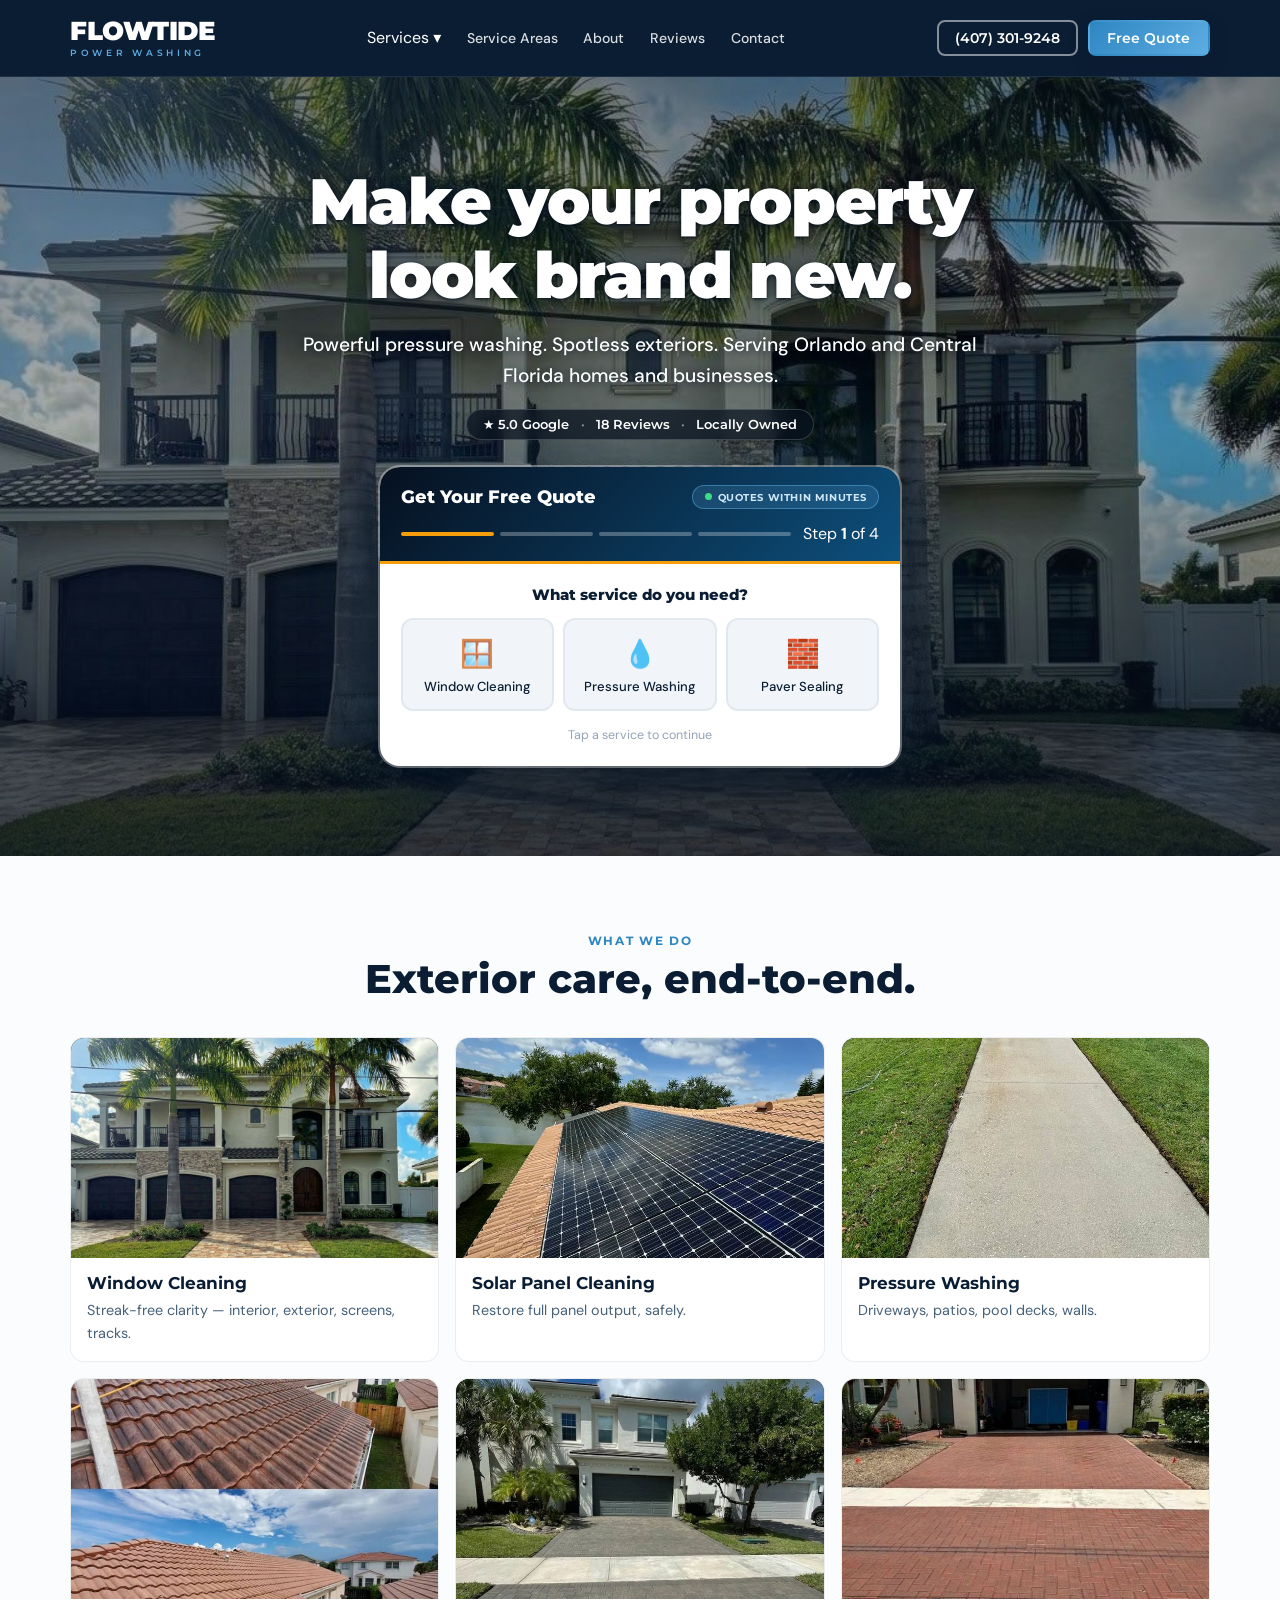
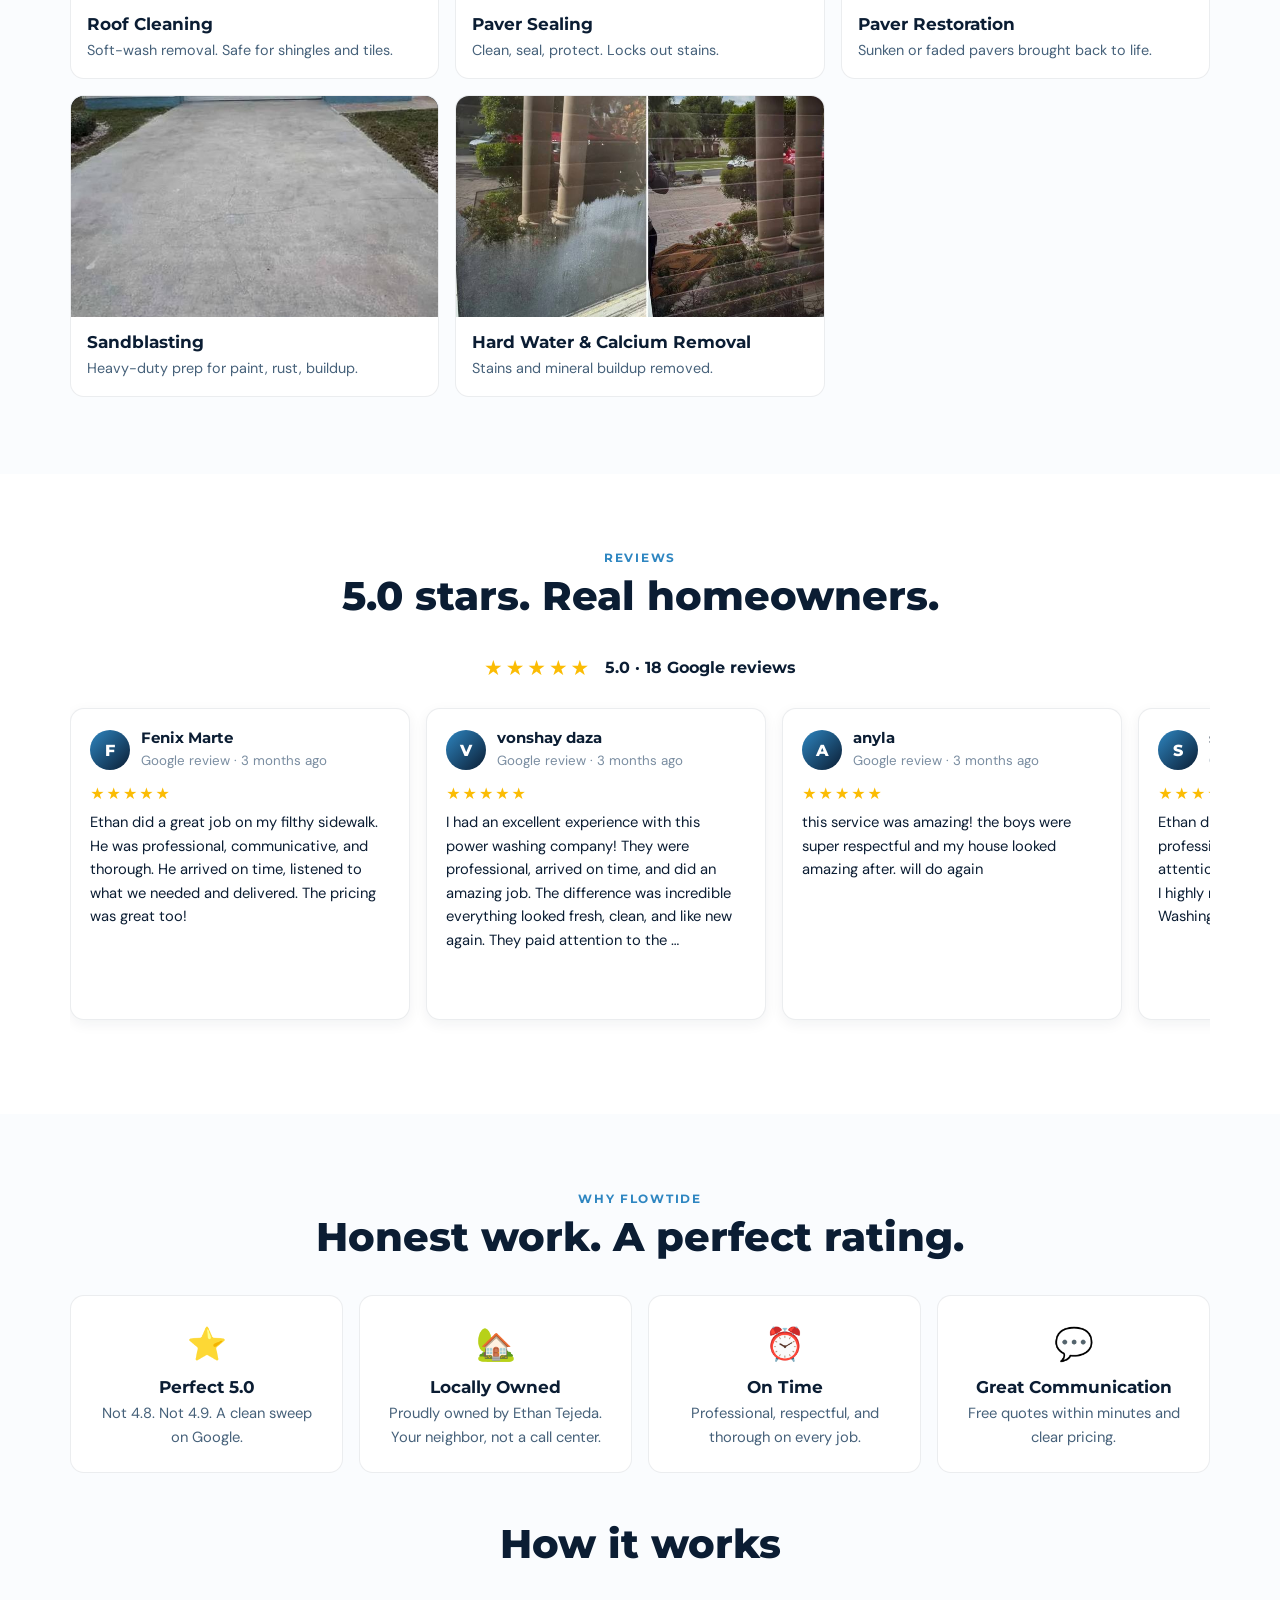
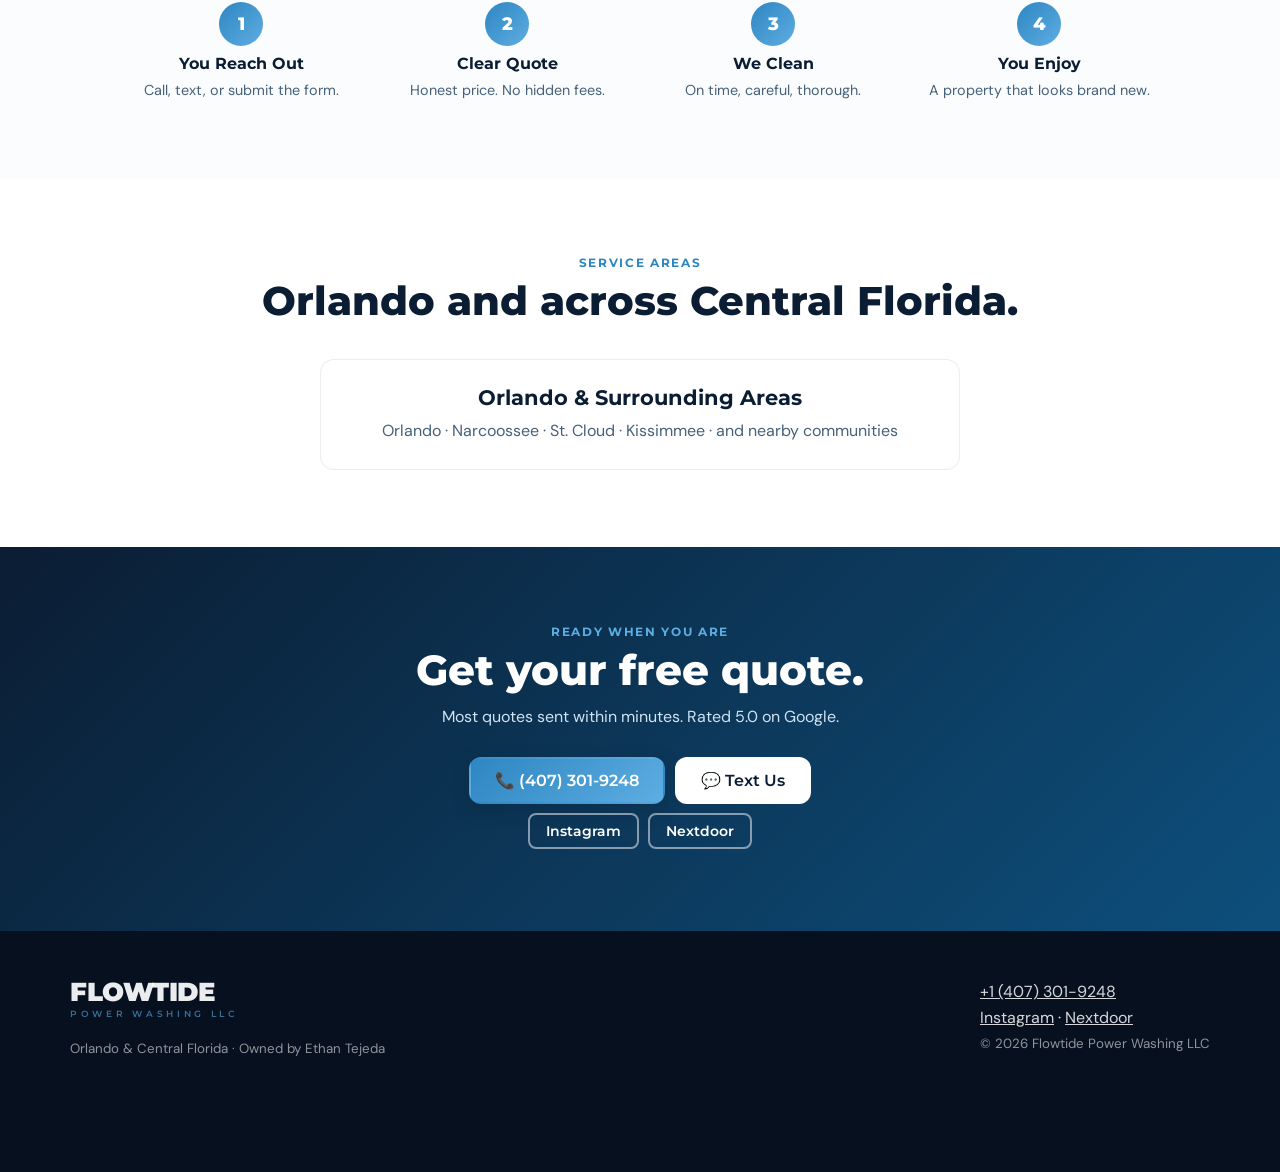
==== commit b63adc4f: "index.html" ====
--- a/index.html
+++ b/index.html
@@ -1,604 +1,186 @@
 <!DOCTYPE html>
-<html lang="en">
-<head>
-  <meta charset="UTF-8">
-  <meta name="viewport" content="width=device-width, initial-scale=1.0, viewport-fit=cover, user-scalable=yes">
+<html lang="en"><head><meta charset="utf-8">
+<meta name="viewport" content="width=device-width, initial-scale=1">
+<title>Pressure Washing | Flowtide Power Washing LLC — Orlando, FL</title>
+<meta name="description" content="Powerful pressure washing and exterior cleaning in Orlando and Central Florida. Rated 5.0 on Google. Free quotes within minutes.">
+<link rel="preconnect" href="https://fonts.googleapis.com"><link rel="preconnect" href="https://fonts.gstatic.com" crossorigin>
+<link href="https://fonts.googleapis.com/css2?family=DM+Sans:wght@400;500;700&family=Montserrat:wght@600;700;800;900&display=swap" rel="stylesheet">
+<script type="application/ld+json">{"@context":"https://schema.org","@type":"LocalBusiness","name":"Flowtide Power Washing LLC","telephone":"+14073019248","areaServed":"Orlando and Central Florida","aggregateRating":{"@type":"AggregateRating","ratingValue":"5.0","reviewCount":"18"},"sameAs":["https://www.instagram.com/flowtidepowerwashing/","https://nextdoor.com/pages/flowtide-power-washing-llc/"]}</script>
+<style>
+:root{--navy:#0B1D33;--deep:#06101F;--blue:#2E86C1;--bl:#5DADE2;--cream:#FAFCFE;--muted:#46617A;--bd:rgba(11,29,51,.08);--gold:#F59E0B;--hf:"Montserrat",system-ui,sans-serif;--bf:"DM Sans",system-ui,sans-serif}
+*{box-sizing:border-box}html{scroll-behavior:smooth}
+body{margin:0;font:400 1rem/1.6 var(--bf);color:var(--navy);background:#fff}
+h1,h2,h3{font-family:var(--hf);margin:0;line-height:1.15}a{color:inherit;text-decoration:none}
+.c{max-width:1180px;margin:0 auto;padding:0 20px}
+.btn{display:inline-flex;align-items:center;justify-content:center;gap:8px;font:600 1rem var(--hf);padding:.75rem 1.5rem;border-radius:12px;border:2px solid transparent;cursor:pointer;white-space:nowrap;transition:transform .15s}
+.btn:hover{transform:translateY(-1px)}.bp{background:linear-gradient(135deg,var(--blue),var(--bl));color:#fff;box-shadow:0 6px 18px rgba(11,29,51,.25)}
+.bo{border-color:rgba(255,255,255,.5);color:#fff;padding:.5rem 1rem;font-size:.85rem;border-radius:8px}
+/* nav */
+.nav{position:sticky;top:0;z-index:50;background:var(--navy);color:#fff;border-bottom:1px solid rgba(255,255,255,.08)}
+.nav .c{display:flex;align-items:center;justify-content:space-between;height:76px;gap:16px}
+.logo{font:900 1.6rem var(--hf);letter-spacing:-.5px;line-height:1}.logo small{display:block;font:600 .55rem var(--hf);letter-spacing:.42em;color:var(--bl);margin-top:3px}
+.nl{display:flex;gap:1.6rem;align-items:center}.nl a,.nl>span{color:#ffffffd9;font-weight:500;font-size:.88rem;cursor:pointer;position:relative;padding:.4rem 0}
+.nl a:hover{color:#fff}.dd{position:relative}.dd:hover .menu{display:block}
+.menu{display:none;position:absolute;top:100%;left:-12px;background:#fff;color:var(--navy);border-radius:12px;box-shadow:0 18px 40px rgba(6,16,31,.3);padding:8px;min-width:230px}
+.menu a{display:block;color:var(--navy)!important;padding:8px 12px;border-radius:8px;font-size:.9rem}.menu a:hover{background:var(--cream)}
+.nr{display:flex;gap:10px;align-items:center}.nr .bp{padding:.5rem 1.1rem;font-size:.85rem;border-radius:8px}
+@media(max-width:900px){.nl,.nr .bo{display:none}.logo{font-size:1.35rem}}
+/* hero */
+.hh{position:relative;overflow:hidden;min-height:680px;display:flex;align-items:center;padding:clamp(3rem,7vw,5.5rem) 0 clamp(3.5rem,7vw,6rem);color:#fff;text-align:center}
+.hh img.bg{position:absolute;inset:0;width:100%;height:100%;object-fit:cover;object-position:center 35%;z-index:0}
+.bg2{opacity:0;animation:xf 14s ease-in-out infinite}@keyframes xf{0%,38%{opacity:0}50%,88%{opacity:1}100%{opacity:0}}
+@media(prefers-reduced-motion:reduce){.bg2{animation:none;display:none}}
+.hh::after{content:"";position:absolute;inset:0;background:linear-gradient(180deg,rgba(6,16,31,.55),rgba(6,16,31,.35) 45%,rgba(6,16,31,.8));z-index:1}
+.hh .c{position:relative;z-index:2;display:flex;flex-direction:column;align-items:center;gap:1.1rem}
+.hh h1{font-weight:900;font-size:clamp(2.2rem,6vw,4rem);max-width:820px;letter-spacing:-.02em;text-shadow:0 2px 14px rgba(6,16,31,.65),0 1px 3px rgba(6,16,31,.8)}
+.hh p.sub{font-weight:500;font-size:clamp(1rem,2vw,1.2rem);max-width:700px;margin:0;text-shadow:0 1px 8px rgba(6,16,31,.7)}
+.badge{display:inline-flex;flex-wrap:wrap;justify-content:center;gap:.5rem .7rem;background:rgba(6,16,31,.7);border:1px solid rgba(255,255,255,.18);border-radius:999px;padding:.45rem 1rem;font:600 .8rem var(--hf);backdrop-filter:blur(6px)}
+.badge i{font-style:normal;opacity:.5}
+/* wizard */
+.wf{width:100%;max-width:520px;margin-top:.6rem;text-align:left;background:#fff;color:var(--navy);border-radius:20px;overflow:hidden;box-shadow:0 0 0 2px #ffffff59,0 28px 70px #06101fb8,0 0 100px #1d6fa42e}
+.wh{background:linear-gradient(135deg,#06101f,#0d4f7c);padding:1.1rem 1.3rem .9rem;border-bottom:3px solid var(--gold);color:#fff}
+.wt{display:flex;justify-content:space-between;align-items:center;gap:8px;font:800 1.1rem var(--hf)}
+.live{display:flex;align-items:center;gap:6px;font:700 .62rem var(--hf);letter-spacing:.06em;text-transform:uppercase;background:rgba(93,173,226,.18);border:1px solid rgba(93,173,226,.5);color:#cfe9fb;border-radius:999px;padding:.3rem .7rem}
+.live b{width:7px;height:7px;border-radius:50%;background:#3ddc84;animation:pl 1.6s infinite}@keyframes pl{50%{opacity:.3}}
+.pg{display:flex;gap:6px;align-items:center;margin-top:.8rem}.pg span{flex:1;height:4px;border-radius:2px;background:rgba(255,255,255,.28)}.pg span.on{background:var(--gold)}.pg em{font:600 .72rem var(--hb);font-style:normal;margin-left:6px;white-space:nowrap}
+.st{display:none;padding:1.3rem}.st.on{display:block}.q{font:800 .95rem var(--hf);margin:0 0 .85rem;text-align:center}
+.g3{display:grid;grid-template-columns:repeat(3,1fr);gap:.6rem}
+.sv{background:#f1f5f9;border:2px solid #E2E8F0;border-radius:12px;padding:1rem .4rem .9rem;text-align:center;cursor:pointer;display:flex;flex-direction:column;align-items:center;gap:.45rem;font:500 .82rem var(--bf);color:var(--navy);transition:.15s}
+.sv span{font-size:1.7rem}.sv:hover,.op:hover{border-color:var(--blue);background:#e8f3fb}
+.op{display:flex;gap:.8rem;align-items:center;width:100%;text-align:left;background:#f1f5f9;border:2px solid #E2E8F0;border-radius:12px;padding:.7rem .9rem;margin-bottom:.6rem;cursor:pointer;color:var(--navy);font:inherit}
+.op b{display:block;font:700 .95rem var(--hf)}.op small{color:var(--muted)}.op .i{font-size:1.5rem}
+.hint{text-align:center;color:#94a3b8;font-size:.78rem;margin:.9rem 0 0}.bk{background:none;border:0;color:var(--blue);font:600 .85rem var(--bf);cursor:pointer;padding:0 0 .6rem}
+.fl{display:flex;gap:.6rem;align-items:center;border:2px solid #E2E8F0;border-radius:10px;padding:0 .8rem;margin-bottom:.6rem;background:#f8fafc}
+.fl input,.fl textarea{flex:1;border:0;background:none;font:1rem var(--bf);color:var(--navy);padding:.7rem 0;outline:none;resize:none;min-width:0}
+.wf .btn{width:100%}.mini{font-size:.78rem;color:var(--muted);margin-bottom:.7rem;text-align:center}
+.ok{text-align:center;padding:2rem 1.3rem}.ok h3{margin-bottom:.4rem}
+/* sections */
+.sec{padding:clamp(3rem,6vw,5rem) 0}.cr{background:var(--cream)}.eb{font:700 .75rem var(--hf);letter-spacing:.14em;text-transform:uppercase;color:var(--blue);margin-bottom:.5rem}
+.sh{text-align:center;margin-bottom:2.2rem}.sh h2{font-size:clamp(1.7rem,3.6vw,2.5rem);font-weight:800}.sh p{color:var(--muted);margin:.6rem auto 0;max-width:620px}
+.fg{display:grid;grid-template-columns:repeat(3,1fr);gap:1rem}
+.fcd{background:#fff;border:1px solid var(--bd);border-radius:14px;overflow:hidden;display:flex;flex-direction:column;transition:transform .22s,box-shadow .22s}
+.fcd:hover{transform:translateY(-4px);box-shadow:0 16px 36px rgba(11,29,51,.14)}
+.fi{aspect-ratio:5/3;background:var(--navy);overflow:hidden}.fi img{width:100%;height:100%;object-fit:cover;display:block}
+.fb{padding:1rem}.fb h3{font-size:1.05rem;font-weight:700;margin-bottom:.3rem}.fb p{margin:0;font-size:.9rem;color:var(--muted)}
+@media(max-width:700px){.fg{gap:.5rem}.fb{padding:.6rem}.fb h3{font-size:.8rem}.fb p{font-size:.7rem}}
+.rv{display:flex;gap:1rem;overflow-x:auto;scroll-snap-type:x mandatory;padding:6px 2px 18px}
+.rc{flex:0 0 min(340px,82vw);scroll-snap-align:start;background:#fff;border:1px solid var(--bd);border-radius:14px;padding:1.2rem;box-shadow:0 4px 14px rgba(11,29,51,.06)}
+.rc .h{display:flex;align-items:center;gap:.7rem;margin-bottom:.5rem}.av{width:40px;height:40px;border-radius:50%;background:linear-gradient(135deg,var(--blue),var(--navy));color:#fff;display:flex;align-items:center;justify-content:center;font:800 1rem var(--hf)}
+.rc b{font:700 .95rem var(--hf);display:block}.rc small{color:#7a8da1}.rc .s{color:#FBBC04;letter-spacing:2px;margin:.2rem 0}.rc p{margin:.3rem 0 0;font-size:.92rem}
+.sum{display:flex;justify-content:center;align-items:center;gap:.8rem;flex-wrap:wrap;margin-bottom:1.4rem;font:700 1rem var(--hf)}.sum .s{color:#FBBC04;font-size:1.3rem;letter-spacing:3px}
+.vals{display:grid;grid-template-columns:repeat(auto-fit,minmax(220px,1fr));gap:1rem;margin-bottom:3rem}
+.vl{background:#fff;border:1px solid var(--bd);border-radius:14px;padding:1.4rem;text-align:center}.vl .e{font-size:2rem}.vl h3{font-size:1.05rem;margin:.5rem 0 .3rem}.vl p{margin:0;color:var(--muted);font-size:.92rem}
+.hw{display:flex;gap:1rem;align-items:flex-start;justify-content:center;flex-wrap:wrap}.hs{flex:1 1 200px;max-width:250px;text-align:center}
+.hs .n{width:44px;height:44px;border-radius:50%;background:linear-gradient(135deg,var(--blue),var(--bl));color:#fff;font:800 1.1rem var(--hf);display:flex;align-items:center;justify-content:center;margin:0 auto .6rem}.hs h3{font-size:1rem}.hs p{margin:.3rem 0 0;color:var(--muted);font-size:.9rem}
+.area{max-width:640px;margin:0 auto;background:#fff;border:1px solid var(--bd);border-radius:14px;padding:1.6rem;text-align:center}.area h3{font-size:1.3rem}.area p{color:var(--muted);margin:.5rem 0 0}
+.fcta{background:linear-gradient(135deg,var(--navy),#0d4f7c);color:#fff;text-align:center}.fcta h2{font-size:clamp(1.8rem,4vw,2.6rem);font-weight:800}.fcta p{color:#cfe3f3;max-width:560px;margin:.6rem auto 1.4rem}
+.fcta .btn{margin:.3rem}.bw{background:#fff;color:var(--navy)}
+.ft{background:var(--deep);color:#ffffffeb;padding:3rem 0 6rem}.ft .c{display:flex;flex-wrap:wrap;gap:2rem;justify-content:space-between}.ft a{text-decoration:underline;opacity:.9}.ft small{opacity:.6}
+.mb{position:fixed;left:0;right:0;bottom:0;z-index:40;display:none;gap:.5rem;padding:.55rem .7rem calc(.55rem + env(safe-area-inset-bottom,0px));background:#fff;border-top:1px solid var(--bd);box-shadow:0 -8px 24px #06101f1a}
+.mb a{flex:1;text-align:center;padding:.8rem;font:700 .95rem var(--hf);border-radius:10px}.mb a:first-child{color:var(--navy)}.mb a+a{background:linear-gradient(135deg,var(--blue),var(--bl));color:#fff}
+@media(max-width:900px){.mb{display:flex}}
+[data-r]{opacity:0;transform:translateY(16px);transition:.6s}[data-r].v{opacity:1;transform:none}
+@media(prefers-reduced-motion:reduce){[data-r]{opacity:1;transform:none;transition:none}.live b{animation:none}}
+</style></head><body>
+<header class="nav"><div class="c"><a class="logo" href="#top">FLOWTIDE<small>POWER WASHING</small></a>
+<nav class="nl"><div class="dd"><span>Services ▾</span><div class="menu"><a href="#services">Window Cleaning</a><a href="#services">Pressure Washing</a><a href="#services">Roof Cleaning</a><a href="#services">Paver Sealing &amp; Restoration</a><a href="#services">Solar Panel Cleaning</a><a href="#services">Sandblasting</a></div></div>
+<a href="#areas">Service Areas</a><a href="#about">About</a><a href="#reviews">Reviews</a><a href="#contact">Contact</a></nav>
+<div class="nr"><a class="btn bo" href="tel:+14073019248">(407) 301-9248</a><a class="btn bp" href="#quote">Free Quote</a></div></div></header>
 
-  <title>AI Dispatcher for HVAC & Home Service | DFY Setup</title>
+<section class="hh" id="top"><img class="bg" src="[data-uri]" alt="Flowtide Power Washing, Orlando FL" style="object-position:center 62%"><img class="bg bg2" src="https://i.ibb.co/G3c0wNjP/photo-2026-10-18-23-16-42.jpg" alt="" aria-hidden="true">
+<div class="c"><h1>Make your property look brand new.</h1>
+<p class="sub">Powerful pressure washing. Spotless exteriors. Serving Orlando and Central Florida homes and businesses.</p>
+<div class="badge"><span>★ 5.0 Google</span><i>·</i><span>18 Reviews</span><i>·</i><span>Locally Owned</span></div>
+<div class="wf" id="quote"><form id="wz">
+<div class="wh"><div class="wt"><span>Get Your Free Quote</span><span class="live"><b></b>Quotes within minutes</span></div>
+<div class="pg"><span class="on"></span><span></span><span></span><span></span><em>Step <b id="sn">1</b> of 4</em></div></div>
+<div class="st on" data-p="1"><p class="q">What service do you need?</p><div class="g3">
+<button type="button" class="sv" data-v="Window Cleaning"><span>🪟</span>Window Cleaning</button>
+<button type="button" class="sv" data-v="Pressure Washing"><span>💧</span>Pressure Washing</button>
+<button type="button" class="sv" data-v="Paver Sealing"><span>🧱</span>Paver Sealing</button></div><p class="hint">Tap a service to continue</p></div>
+<div class="st" data-p="2"><button type="button" class="bk">← Back</button><p class="q">Is this for a home or business?</p>
+<button type="button" class="op" data-v="Residential"><span class="i">🏡</span><span><b>Residential</b><small>House, condo, townhome</small></span></button>
+<button type="button" class="op" data-v="Commercial"><span class="i">🏢</span><span><b>Commercial</b><small>Office, retail, restaurant</small></span></button>
+<button type="button" class="op" data-v="HOA"><span class="i">🏘️</span><span><b>HOA / Community</b><small>Multiple units or common areas</small></span></button></div>
+<div class="st" data-p="3"><button type="button" class="bk">← Back</button><p class="q">Tell us about yourself and your property.</p>
+<div class="fl">👤<input name="name" placeholder="Your full name" autocomplete="name"></div>
+<div class="fl">📱<input name="phone" type="tel" placeholder="(407) 555-1234" autocomplete="tel"></div>
+<div class="fl">📍<input name="address" placeholder="Property address" autocomplete="street-address"></div>
+<button type="button" class="btn bp" id="nx">Next →</button></div>
+<div class="st" data-p="4"><button type="button" class="bk">← Back</button><p class="q">Almost done — best email for your quote?</p>
+<div class="mini">★ 5.0 Google · ✓ Free quote · ⚡ Fast reply</div>
+<div class="fl">✉️<input name="email" type="email" placeholder="Email address" autocomplete="email"></div>
+<div class="fl">📝<textarea name="details" rows="3" placeholder="Any details? (optional)"></textarea></div>
+<button type="submit" class="btn bp">Get My Free Quote →</button></div>
+<div class="st ok" id="done"><h3>Thank you!</h3><p>Tap below to send your request by text. We will reply with your free quote.</p><a class="btn bp" id="sms" href="#">Send via SMS</a></div>
+</form></div></div></section>
 
-  <!-- SEO / AI-friendly meta -->
-  <meta name="description" content="DFY AI dispatchers for HVAC and home service companies across the US. After-hours and overflow call coverage, 24-hour setup, pilot before you pay.">
-  <meta name="robots" content="index, follow, max-snippet:-1, max-image-preview:large">
-  <meta name="author" content="Nick">
-  <meta name="theme-color" content="#2563EB">
+<section class="sec cr" id="services"><div class="c" data-r><div class="sh"><div class="eb">What we do</div><h2>Exterior care, end-to-end.</h2></div><div class="fg" id="fg"></div></div></section>
 
-  <link rel="canonical" href="https://aiflowaxon.com/">
-  <link rel="alternate" hreflang="en-us" href="https://aiflowaxon.com/">
-  <link rel="altern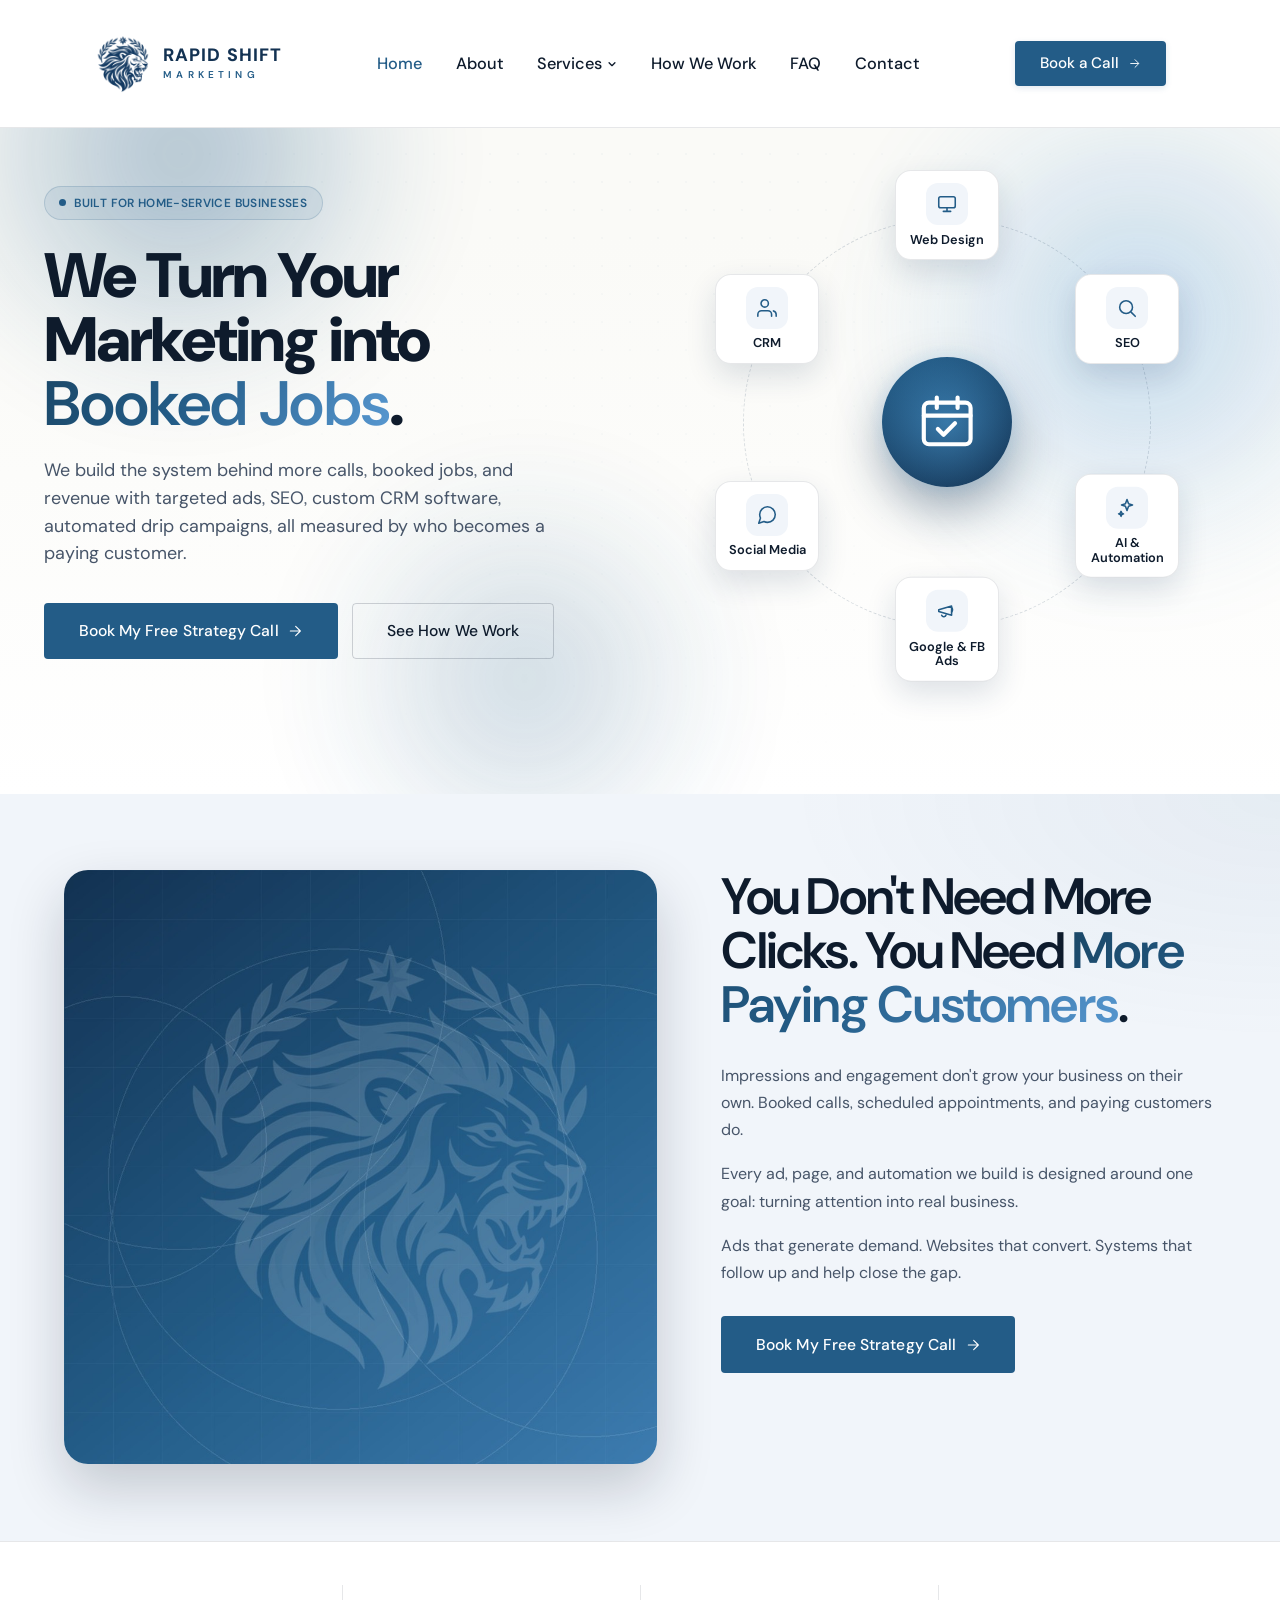
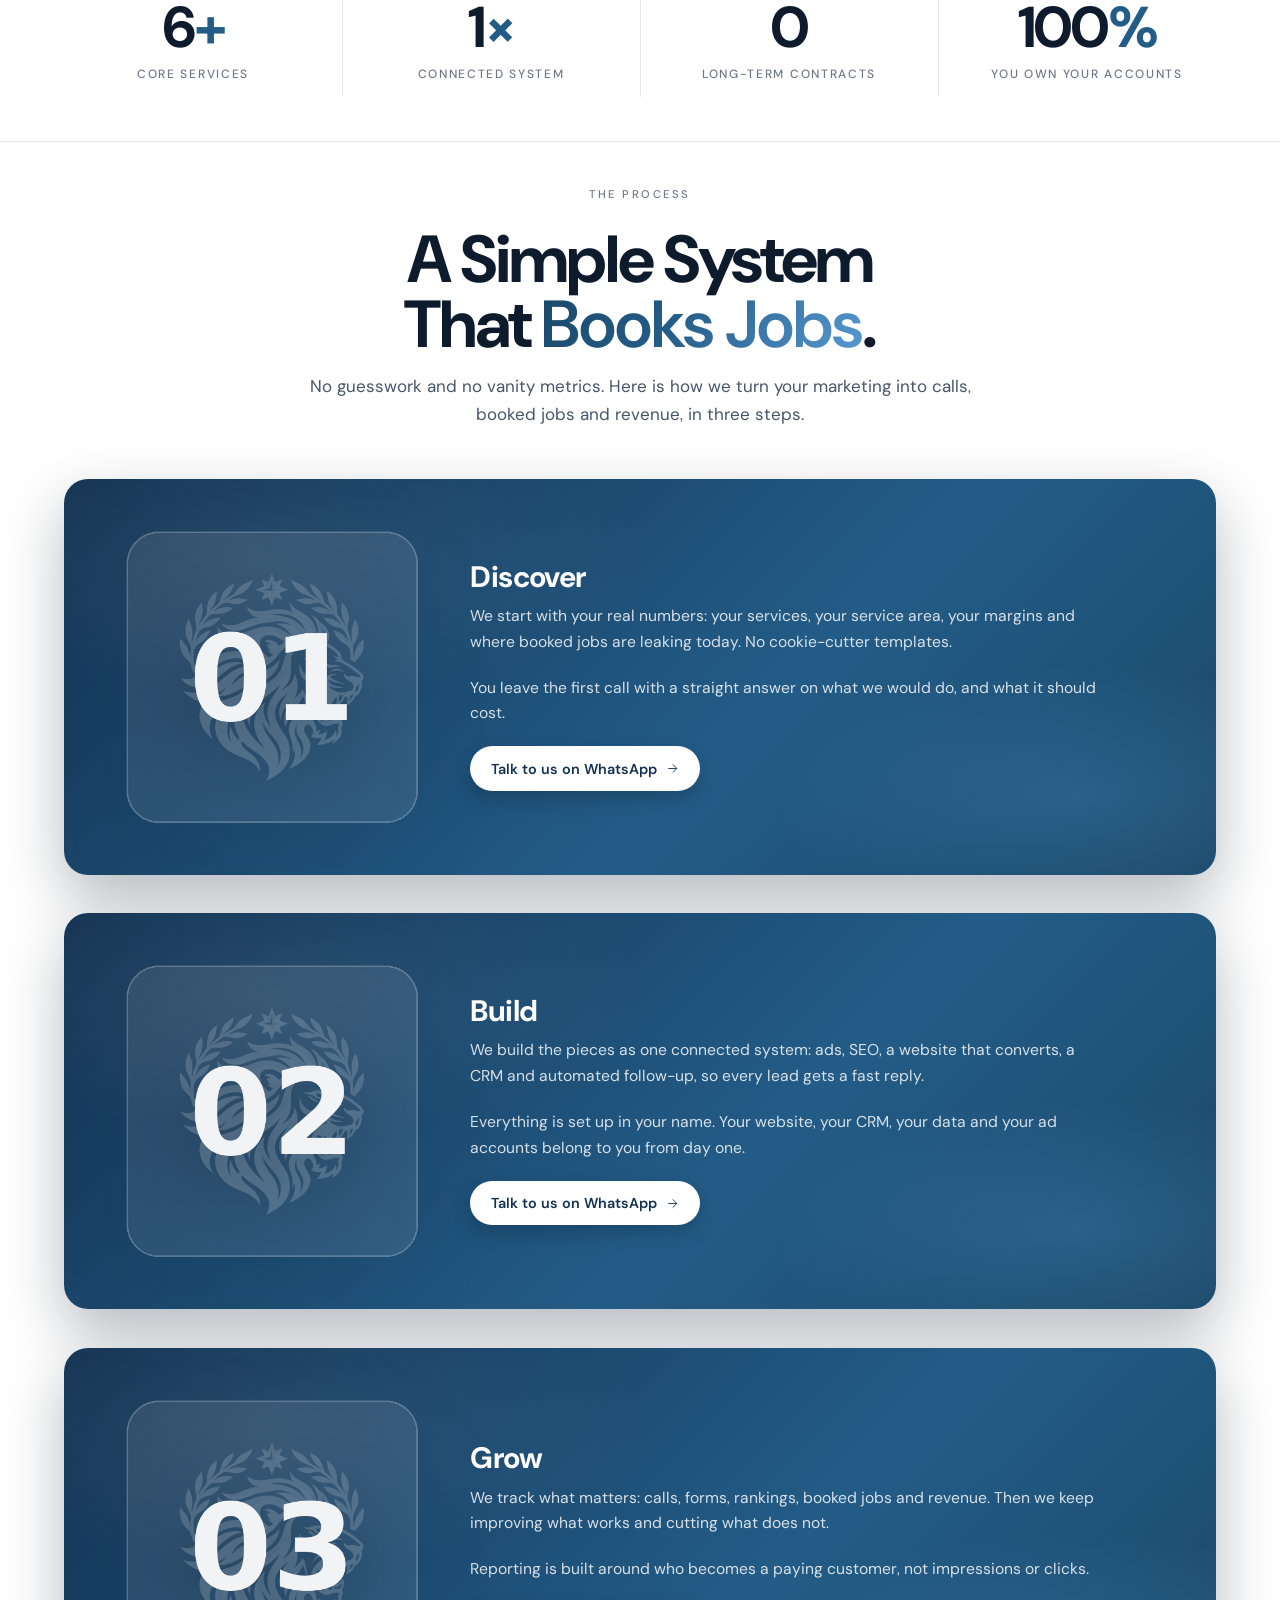
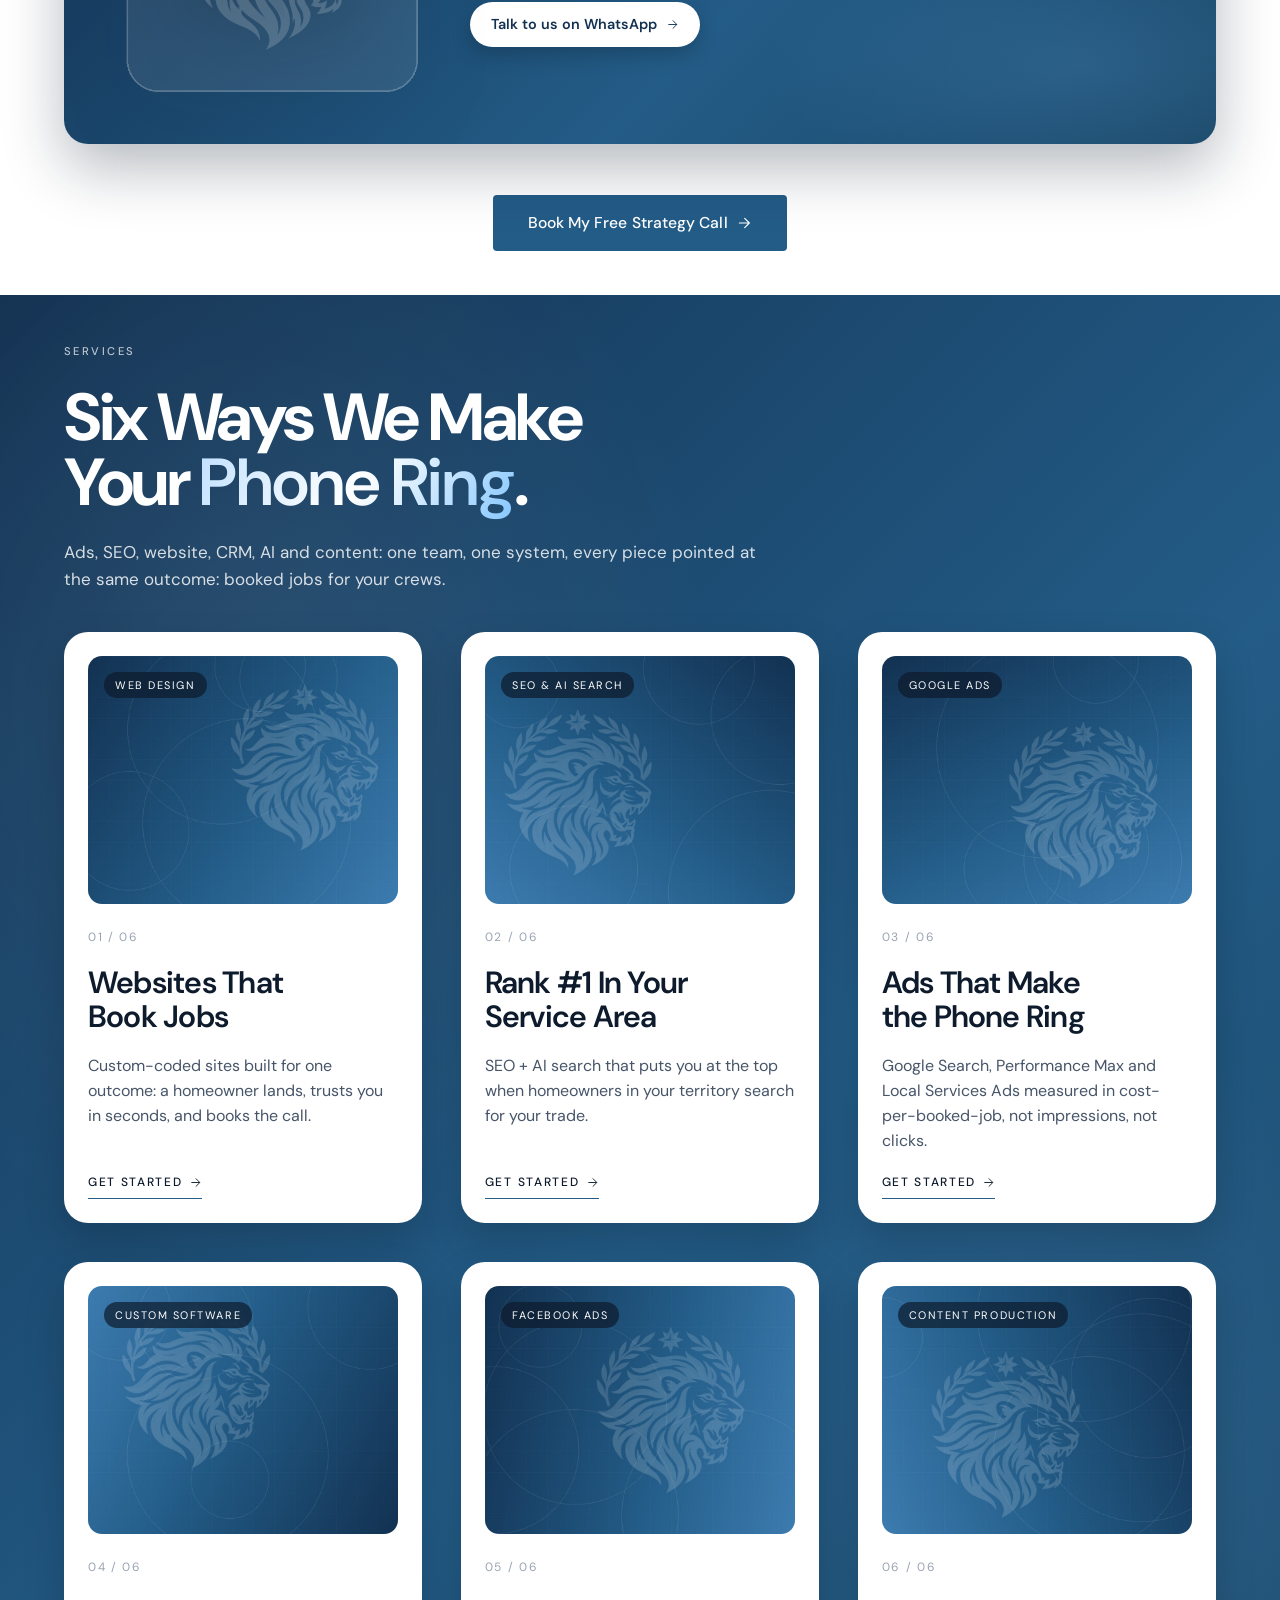
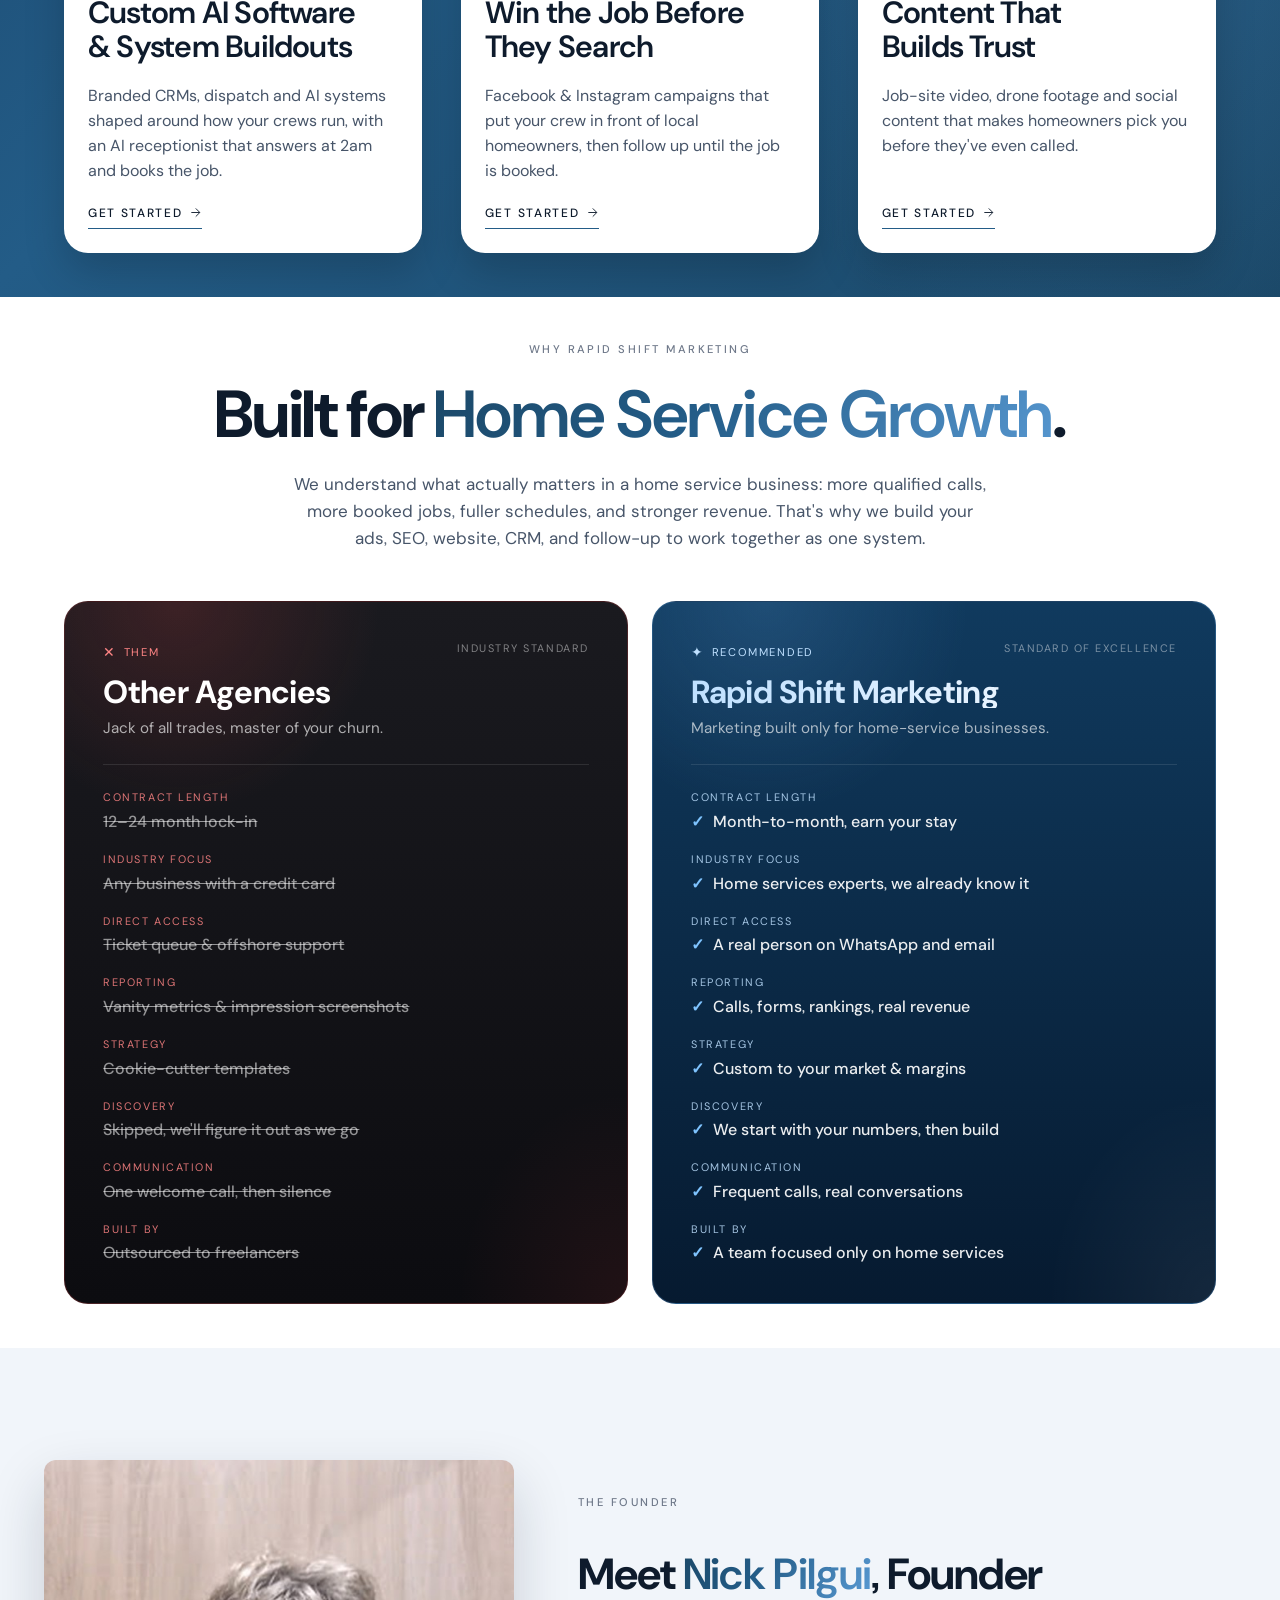
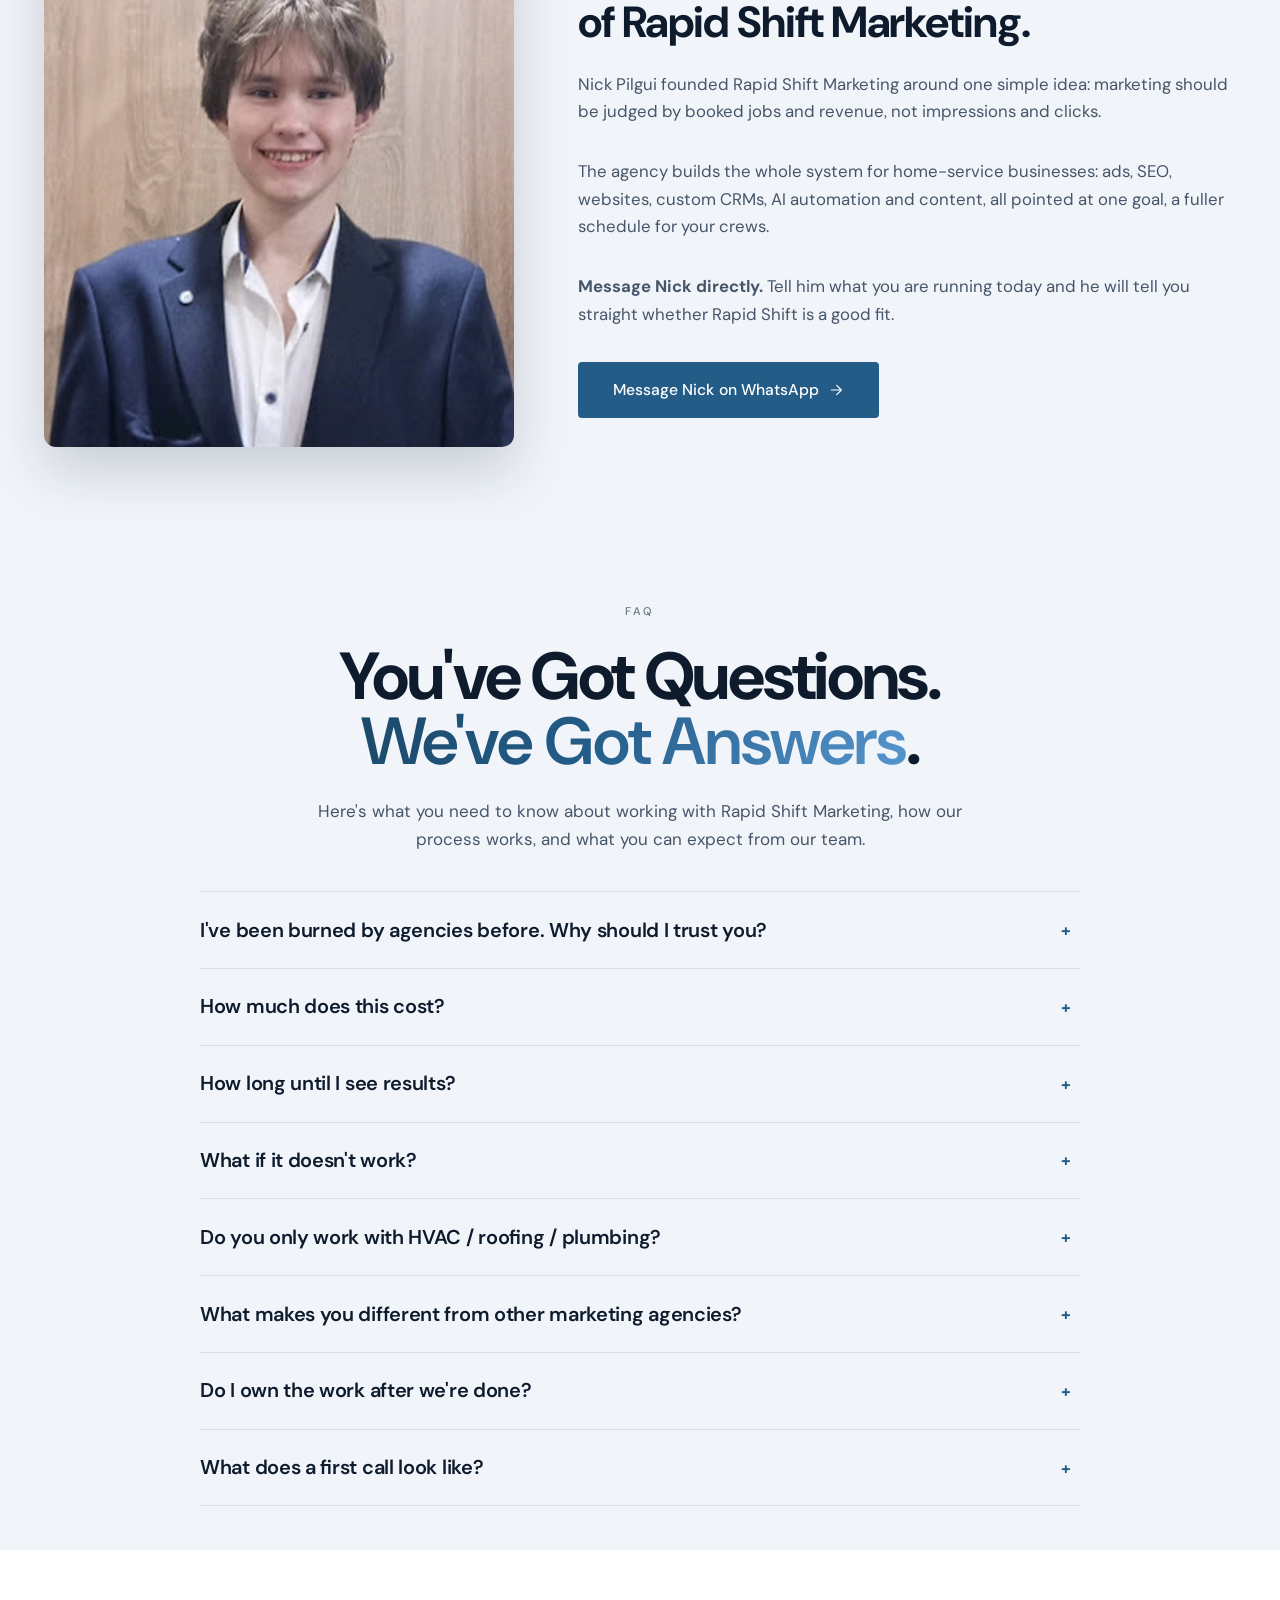
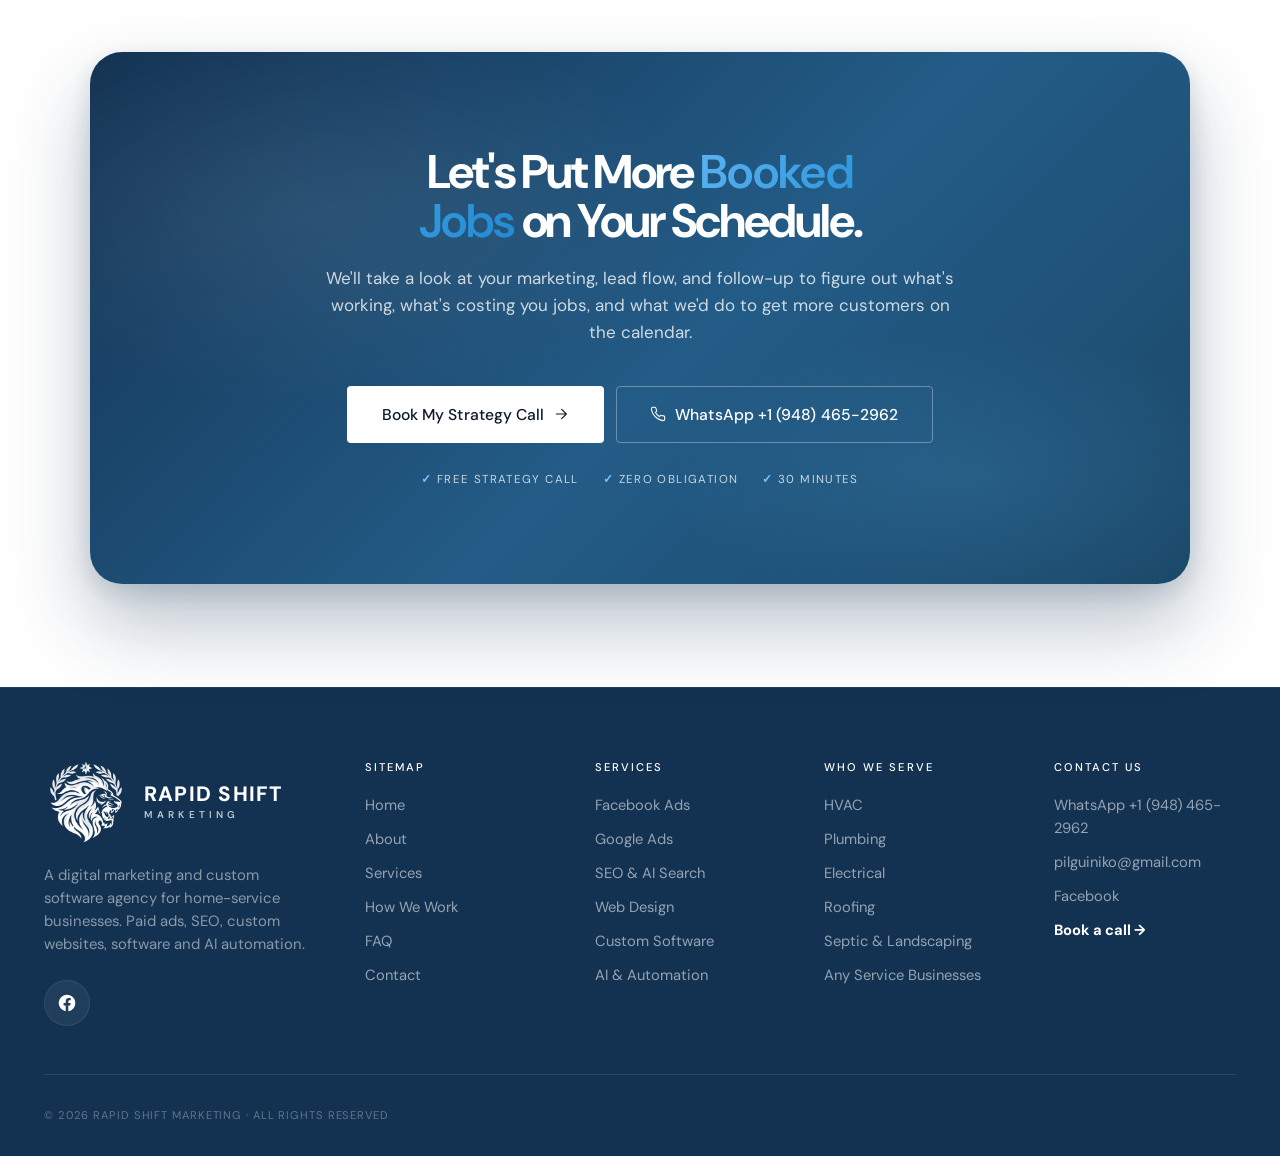
==== commit 1772b0fc: "index.html" ====
--- a/index.html
+++ b/index.html
@@ -1,186 +1,612 @@
 <!DOCTYPE html>
-<html lang="en"><head><meta charset="utf-8">
-<meta name="viewport" content="width=device-width, initial-scale=1">
-<title>Pressure Washing | Flowtide Power Washing LLC — Orlando, FL</title>
-<meta name="description" content="Powerful pressure washing and exterior cleaning in Orlando and Central Florida. Rated 5.0 on Google. Free quotes within minutes.">
-<link rel="preconnect" href="https://fonts.googleapis.com"><link rel="preconnect" href="https://fonts.gstatic.com" crossorigin>
-<link href="https://fonts.googleapis.com/css2?family=DM+Sans:wght@400;500;700&family=Montserrat:wght@600;700;800;900&display=swap" rel="stylesheet">
-<script type="application/ld+json">{"@context":"https://schema.org","@type":"LocalBusiness","name":"Flowtide Power Washing LLC","telephone":"+14073019248","areaServed":"Orlando and Central Florida","aggregateRating":{"@type":"AggregateRating","ratingValue":"5.0","reviewCount":"18"},"sameAs":["https://www.instagram.com/flowtidepowerwashing/","https://nextdoor.com/pages/flowtide-power-washing-llc/"]}</script>
-<style>
-:root{--navy:#0B1D33;--deep:#06101F;--blue:#2E86C1;--bl:#5DADE2;--cream:#FAFCFE;--muted:#46617A;--bd:rgba(11,29,51,.08);--gold:#F59E0B;--hf:"Montserrat",system-ui,sans-serif;--bf:"DM Sans",system-ui,sans-serif}
-*{box-sizing:border-box}html{scroll-behavior:smooth}
-body{margin:0;font:400 1rem/1.6 var(--bf);color:var(--navy);background:#fff}
-h1,h2,h3{font-family:var(--hf);margin:0;line-height:1.15}a{color:inherit;text-decoration:none}
-.c{max-width:1180px;margin:0 auto;padding:0 20px}
-.btn{display:inline-flex;align-items:center;justify-content:center;gap:8px;font:600 1rem var(--hf);padding:.75rem 1.5rem;border-radius:12px;border:2px solid transparent;cursor:pointer;white-space:nowrap;transition:transform .15s}
-.btn:hover{transform:translateY(-1px)}.bp{background:linear-gradient(135deg,var(--blue),var(--bl));color:#fff;box-shadow:0 6px 18px rgba(11,29,51,.25)}
-.bo{border-color:rgba(255,255,255,.5);color:#fff;padding:.5rem 1rem;font-size:.85rem;border-radius:8px}
-/* nav */
-.nav{position:sticky;top:0;z-index:50;background:var(--navy);color:#fff;border-bottom:1px solid rgba(255,255,255,.08)}
-.nav .c{display:flex;align-items:center;justify-content:space-between;height:76px;gap:16px}
-.logo{font:900 1.6rem var(--hf);letter-spacing:-.5px;line-height:1}.logo small{display:block;font:600 .55rem var(--hf);letter-spacing:.42em;color:var(--bl);margin-top:3px}
-.nl{display:flex;gap:1.6rem;align-items:center}.nl a,.nl>span{color:#ffffffd9;font-weight:500;font-size:.88rem;cursor:pointer;position:relative;padding:.4rem 0}
-.nl a:hover{color:#fff}.dd{position:relative}.dd:hover .menu{display:block}
-.menu{display:none;position:absolute;top:100%;left:-12px;background:#fff;color:var(--navy);border-radius:12px;box-shadow:0 18px 40px rgba(6,16,31,.3);padding:8px;min-width:230px}
-.menu a{display:block;color:var(--navy)!important;padding:8px 12px;border-radius:8px;font-size:.9rem}.menu a:hover{background:var(--cream)}
-.nr{display:flex;gap:10px;align-items:center}.nr .bp{padding:.5rem 1.1rem;font-size:.85rem;border-radius:8px}
-@media(max-width:900px){.nl,.nr .bo{display:none}.logo{font-size:1.35rem}}
-/* hero */
-.hh{position:relative;overflow:hidden;min-height:680px;display:flex;align-items:center;padding:clamp(3rem,7vw,5.5rem) 0 clamp(3.5rem,7vw,6rem);color:#fff;text-align:center}
-.hh img.bg{position:absolute;inset:0;width:100%;height:100%;object-fit:cover;object-position:center 35%;z-index:0}
-.bg2{opacity:0;animation:xf 14s ease-in-out infinite}@keyframes xf{0%,38%{opacity:0}50%,88%{opacity:1}100%{opacity:0}}
-@media(prefers-reduced-motion:reduce){.bg2{animation:none;display:none}}
-.hh::after{content:"";position:absolute;inset:0;background:linear-gradient(180deg,rgba(6,16,31,.55),rgba(6,16,31,.35) 45%,rgba(6,16,31,.8));z-index:1}
-.hh .c{position:relative;z-index:2;display:flex;flex-direction:column;align-items:center;gap:1.1rem}
-.hh h1{font-weight:900;font-size:clamp(2.2rem,6vw,4rem);max-width:820px;letter-spacing:-.02em;text-shadow:0 2px 14px rgba(6,16,31,.65),0 1px 3px rgba(6,16,31,.8)}
-.hh p.sub{font-weight:500;font-size:clamp(1rem,2vw,1.2rem);max-width:700px;margin:0;text-shadow:0 1px 8px rgba(6,16,31,.7)}
-.badge{display:inline-flex;flex-wrap:wrap;justify-content:center;gap:.5rem .7rem;background:rgba(6,16,31,.7);border:1px solid rgba(255,255,255,.18);border-radius:999px;padding:.45rem 1rem;font:600 .8rem var(--hf);backdrop-filter:blur(6px)}
-.badge i{font-style:normal;opacity:.5}
-/* wizard */
-.wf{width:100%;max-width:520px;margin-top:.6rem;text-align:left;background:#fff;color:var(--navy);border-radius:20px;overflow:hidden;box-shadow:0 0 0 2px #ffffff59,0 28px 70px #06101fb8,0 0 100px #1d6fa42e}
-.wh{background:linear-gradient(135deg,#06101f,#0d4f7c);padding:1.1rem 1.3rem .9rem;border-bottom:3px solid var(--gold);color:#fff}
-.wt{display:flex;justify-content:space-between;align-items:center;gap:8px;font:800 1.1rem var(--hf)}
-.live{display:flex;align-items:center;gap:6px;font:700 .62rem var(--hf);letter-spacing:.06em;text-transform:uppercase;background:rgba(93,173,226,.18);border:1px solid rgba(93,173,226,.5);color:#cfe9fb;border-radius:999px;padding:.3rem .7rem}
-.live b{width:7px;height:7px;border-radius:50%;background:#3ddc84;animation:pl 1.6s infinite}@keyframes pl{50%{opacity:.3}}
-.pg{display:flex;gap:6px;align-items:center;margin-top:.8rem}.pg span{flex:1;height:4px;border-radius:2px;background:rgba(255,255,255,.28)}.pg span.on{background:var(--gold)}.pg em{font:600 .72rem var(--hb);font-style:normal;margin-left:6px;white-space:nowrap}
-.st{display:none;padding:1.3rem}.st.on{display:block}.q{font:800 .95rem var(--hf);margin:0 0 .85rem;text-align:center}
-.g3{display:grid;grid-template-columns:repeat(3,1fr);gap:.6rem}
-.sv{background:#f1f5f9;border:2px solid #E2E8F0;border-radius:12px;padding:1rem .4rem .9rem;text-align:center;cursor:pointer;display:flex;flex-direction:column;align-items:center;gap:.45rem;font:500 .82rem var(--bf);color:var(--navy);transition:.15s}
-.sv span{font-size:1.7rem}.sv:hover,.op:hover{border-color:var(--blue);background:#e8f3fb}
-.op{display:flex;gap:.8rem;align-items:center;width:100%;text-align:left;background:#f1f5f9;border:2px solid #E2E8F0;border-radius:12px;padding:.7rem .9rem;margin-bottom:.6rem;cursor:pointer;color:var(--navy);font:inherit}
-.op b{display:block;font:700 .95rem var(--hf)}.op small{color:var(--muted)}.op .i{font-size:1.5rem}
-.hint{text-align:center;color:#94a3b8;font-size:.78rem;margin:.9rem 0 0}.bk{background:none;border:0;color:var(--blue);font:600 .85rem var(--bf);cursor:pointer;padding:0 0 .6rem}
-.fl{display:flex;gap:.6rem;align-items:center;border:2px solid #E2E8F0;border-radius:10px;padding:0 .8rem;margin-bottom:.6rem;background:#f8fafc}
-.fl input,.fl textarea{flex:1;border:0;background:none;font:1rem var(--bf);color:var(--navy);padding:.7rem 0;outline:none;resize:none;min-width:0}
-.wf .btn{width:100%}.mini{font-size:.78rem;color:var(--muted);margin-bottom:.7rem;text-align:center}
-.ok{text-align:center;padding:2rem 1.3rem}.ok h3{margin-bottom:.4rem}
-/* sections */
-.sec{padding:clamp(3rem,6vw,5rem) 0}.cr{background:var(--cream)}.eb{font:700 .75rem var(--hf);letter-spacing:.14em;text-transform:uppercase;color:var(--blue);margin-bottom:.5rem}
-.sh{text-align:center;margin-bottom:2.2rem}.sh h2{font-size:clamp(1.7rem,3.6vw,2.5rem);font-weight:800}.sh p{color:var(--muted);margin:.6rem auto 0;max-width:620px}
-.fg{display:grid;grid-template-columns:repeat(3,1fr);gap:1rem}
-.fcd{background:#fff;border:1px solid var(--bd);border-radius:14px;overflow:hidden;display:flex;flex-direction:column;transition:transform .22s,box-shadow .22s}
-.fcd:hover{transform:translateY(-4px);box-shadow:0 16px 36px rgba(11,29,51,.14)}
-.fi{aspect-ratio:5/3;background:var(--navy);overflow:hidden}.fi img{width:100%;height:100%;object-fit:cover;display:block}
-.fb{padding:1rem}.fb h3{font-size:1.05rem;font-weight:700;margin-bottom:.3rem}.fb p{margin:0;font-size:.9rem;color:var(--muted)}
-@media(max-width:700px){.fg{gap:.5rem}.fb{padding:.6rem}.fb h3{font-size:.8rem}.fb p{font-size:.7rem}}
-.rv{display:flex;gap:1rem;overflow-x:auto;scroll-snap-type:x mandatory;padding:6px 2px 18px}
-.rc{flex:0 0 min(340px,82vw);scroll-snap-align:start;background:#fff;border:1px solid var(--bd);border-radius:14px;padding:1.2rem;box-shadow:0 4px 14px rgba(11,29,51,.06)}
-.rc .h{display:flex;align-items:center;gap:.7rem;margin-bottom:.5rem}.av{width:40px;height:40px;border-radius:50%;background:linear-gradient(135deg,var(--blue),var(--navy));color:#fff;display:flex;align-items:center;justify-content:center;font:800 1rem var(--hf)}
-.rc b{font:700 .95rem var(--hf);display:block}.rc small{color:#7a8da1}.rc .s{color:#FBBC04;letter-spacing:2px;margin:.2rem 0}.rc p{margin:.3rem 0 0;font-size:.92rem}
-.sum{display:flex;justify-content:center;align-items:center;gap:.8rem;flex-wrap:wrap;margin-bottom:1.4rem;font:700 1rem var(--hf)}.sum .s{color:#FBBC04;font-size:1.3rem;letter-spacing:3px}
-.vals{display:grid;grid-template-columns:repeat(auto-fit,minmax(220px,1fr));gap:1rem;margin-bottom:3rem}
-.vl{background:#fff;border:1px solid var(--bd);border-radius:14px;padding:1.4rem;text-align:center}.vl .e{font-size:2rem}.vl h3{font-size:1.05rem;margin:.5rem 0 .3rem}.vl p{margin:0;color:var(--muted);font-size:.92rem}
-.hw{display:flex;gap:1rem;align-items:flex-start;justify-content:center;flex-wrap:wrap}.hs{flex:1 1 200px;max-width:250px;text-align:center}
-.hs .n{width:44px;height:44px;border-radius:50%;background:linear-gradient(135deg,var(--blue),var(--bl));color:#fff;font:800 1.1rem var(--hf);display:flex;align-items:center;justify-content:center;margin:0 auto .6rem}.hs h3{font-size:1rem}.hs p{margin:.3rem 0 0;color:var(--muted);font-size:.9rem}
-.area{max-width:640px;margin:0 auto;background:#fff;border:1px solid var(--bd);border-radius:14px;padding:1.6rem;text-align:center}.area h3{font-size:1.3rem}.area p{color:var(--muted);margin:.5rem 0 0}
-.fcta{background:linear-gradient(135deg,var(--navy),#0d4f7c);color:#fff;text-align:center}.fcta h2{font-size:clamp(1.8rem,4vw,2.6rem);font-weight:800}.fcta p{color:#cfe3f3;max-width:560px;margin:.6rem auto 1.4rem}
-.fcta .btn{margin:.3rem}.bw{background:#fff;color:var(--navy)}
-.ft{background:var(--deep);color:#ffffffeb;padding:3rem 0 6rem}.ft .c{display:flex;flex-wrap:wrap;gap:2rem;justify-content:space-between}.ft a{text-decoration:underline;opacity:.9}.ft small{opacity:.6}
-.mb{position:fixed;left:0;right:0;bottom:0;z-index:40;display:none;gap:.5rem;padding:.55rem .7rem calc(.55rem + env(safe-area-inset-bottom,0px));background:#fff;border-top:1px solid var(--bd);box-shadow:0 -8px 24px #06101f1a}
-.mb a{flex:1;text-align:center;padding:.8rem;font:700 .95rem var(--hf);border-radius:10px}.mb a:first-child{color:var(--navy)}.mb a+a{background:linear-gradient(135deg,var(--blue),var(--bl));color:#fff}
-@media(max-width:900px){.mb{display:flex}}
-[data-r]{opacity:0;transform:translateY(16px);transition:.6s}[data-r].v{opacity:1;transform:none}
-@media(prefers-reduced-motion:reduce){[data-r]{opacity:1;transform:none;transition:none}.live b{animation:none}}
-</style></head><body>
-<header class="nav"><div class="c"><a class="logo" href="#top">FLOWTIDE<small>POWER WASHING</small></a>
-<nav class="nl"><div class="dd"><span>Services ▾</span><div class="menu"><a href="#services">Window Cleaning</a><a href="#services">Pressure Washing</a><a href="#services">Roof Cleaning</a><a href="#services">Paver Sealing &amp; Restoration</a><a href="#services">Solar Panel Cleaning</a><a href="#services">Sandblasting</a></div></div>
-<a href="#areas">Service Areas</a><a href="#about">About</a><a href="#reviews">Reviews</a><a href="#contact">Contact</a></nav>
-<div class="nr"><a class="btn bo" href="tel:+14073019248">(407) 301-9248</a><a class="btn bp" href="#quote">Free Quote</a></div></div></header>
-
-<section class="hh" id="top"><img class="bg" src="[data-uri]" alt="Flowtide Power Washing, Orlando FL" style="object-position:center 62%"><img class="bg bg2" src="https://i.ibb.co/G3c0wNjP/photo-2026-10-18-23-16-42.jpg" alt="" aria-hidden="true">
-<div class="c"><h1>Make your property look brand new.</h1>
-<p class="sub">Powerful pressure washing. Spotless exteriors. Serving Orlando and Central Florida homes and businesses.</p>
-<div class="badge"><span>★ 5.0 Google</span><i>·</i><span>18 Reviews</span><i>·</i><span>Locally Owned</span></div>
-<div class="wf" id="quote"><form id="wz">
-<div class="wh"><div class="wt"><span>Get Your Free Quote</span><span class="live"><b></b>Quotes within minutes</span></div>
-<div class="pg"><span class="on"></span><span></span><span></span><span></span><em>Step <b id="sn">1</b> of 4</em></div></div>
-<div class="st on" data-p="1"><p class="q">What service do you need?</p><div class="g3">
-<button type="button" class="sv" data-v="Window Cleaning"><span>🪟</span>Window Cleaning</button>
-<button type="button" class="sv" data-v="Pressure Washing"><span>💧</span>Pressure Washing</button>
-<button type="button" class="sv" data-v="Paver Sealing"><span>🧱</span>Paver Sealing</button></div><p class="hint">Tap a service to continue</p></div>
-<div class="st" data-p="2"><button type="button" class="bk">← Back</button><p class="q">Is this for a home or business?</p>
-<button type="button" class="op" data-v="Residential"><span class="i">🏡</span><span><b>Residential</b><small>House, condo, townhome</small></span></button>
-<button type="button" class="op" data-v="Commercial"><span class="i">🏢</span><span><b>Commercial</b><small>Office, retail, restaurant</small></span></button>
-<button type="button" class="op" data-v="HOA"><span class="i">🏘️</span><span><b>HOA / Community</b><small>Multiple units or common areas</small></span></button></div>
-<div class="st" data-p="3"><button type="button" class="bk">← Back</button><p class="q">Tell us about yourself and your property.</p>
-<div class="fl">👤<input name="name" placeholder="Your full name" autocomplete="name"></div>
-<div class="fl">📱<input name="phone" type="tel" placeholder="(407) 555-1234" autocomplete="tel"></div>
-<div class="fl">📍<input name="address" placeholder="Property address" autocomplete="street-address"></div>
-<button type="button" class="btn bp" id="nx">Next →</button></div>
-<div class="st" data-p="4"><button type="button" class="bk">← Back</button><p class="q">Almost done — best email for your quote?</p>
-<div class="mini">★ 5.0 Google · ✓ Free quote · ⚡ Fast reply</div>
-<div class="fl">✉️<input name="email" type="email" placeholder="Email address" autocomplete="email"></div>
-<div class="fl">📝<textarea name="details" rows="3" placeholder="Any details? (optional)"></textarea></div>
-<button type="submit" class="btn bp">Get My Free Quote →</button></div>
-<div class="st ok" id="done"><h3>Thank you!</h3><p>Tap below to send your request by text. We will reply with your free quote.</p><a class="btn bp" id="sms" href="#">Send via SMS</a></div>
-</form></div></div></section>
-
-<section class="sec cr" id="services"><div class="c" data-r><div class="sh"><div class="eb">What we do</div><h2>Exterior care, end-to-end.</h2></div><div class="fg" id="fg"></div></div></section>
-
-<section class="sec" id="reviews"><div class="c" data-r><div class="sh"><div class="eb">Reviews</div><h2>5.0 stars. Real homeowners.</h2></div>
-<div class="sum"><span class="s">★★★★★</span><span>5.0 · 18 Google reviews</span></div><div class="rv" id="rv"></div></div></section>
-
-<section class="sec cr" id="about"><div class="c" data-r><div class="sh"><div class="eb">Why Flowtide</div><h2>Honest work. A perfect rating.</h2></div>
-<div class="vals"><div class="vl"><div class="e">⭐</div><h3>Perfect 5.0</h3><p>Not 4.8. Not 4.9. A clean sweep on Google.</p></div>
-<div class="vl"><div class="e">🏡</div><h3>Locally Owned</h3><p>Proudly owned by Ethan Tejeda. Your neighbor, not a call center.</p></div>
-<div class="vl"><div class="e">⏰</div><h3>On Time</h3><p>Professional, 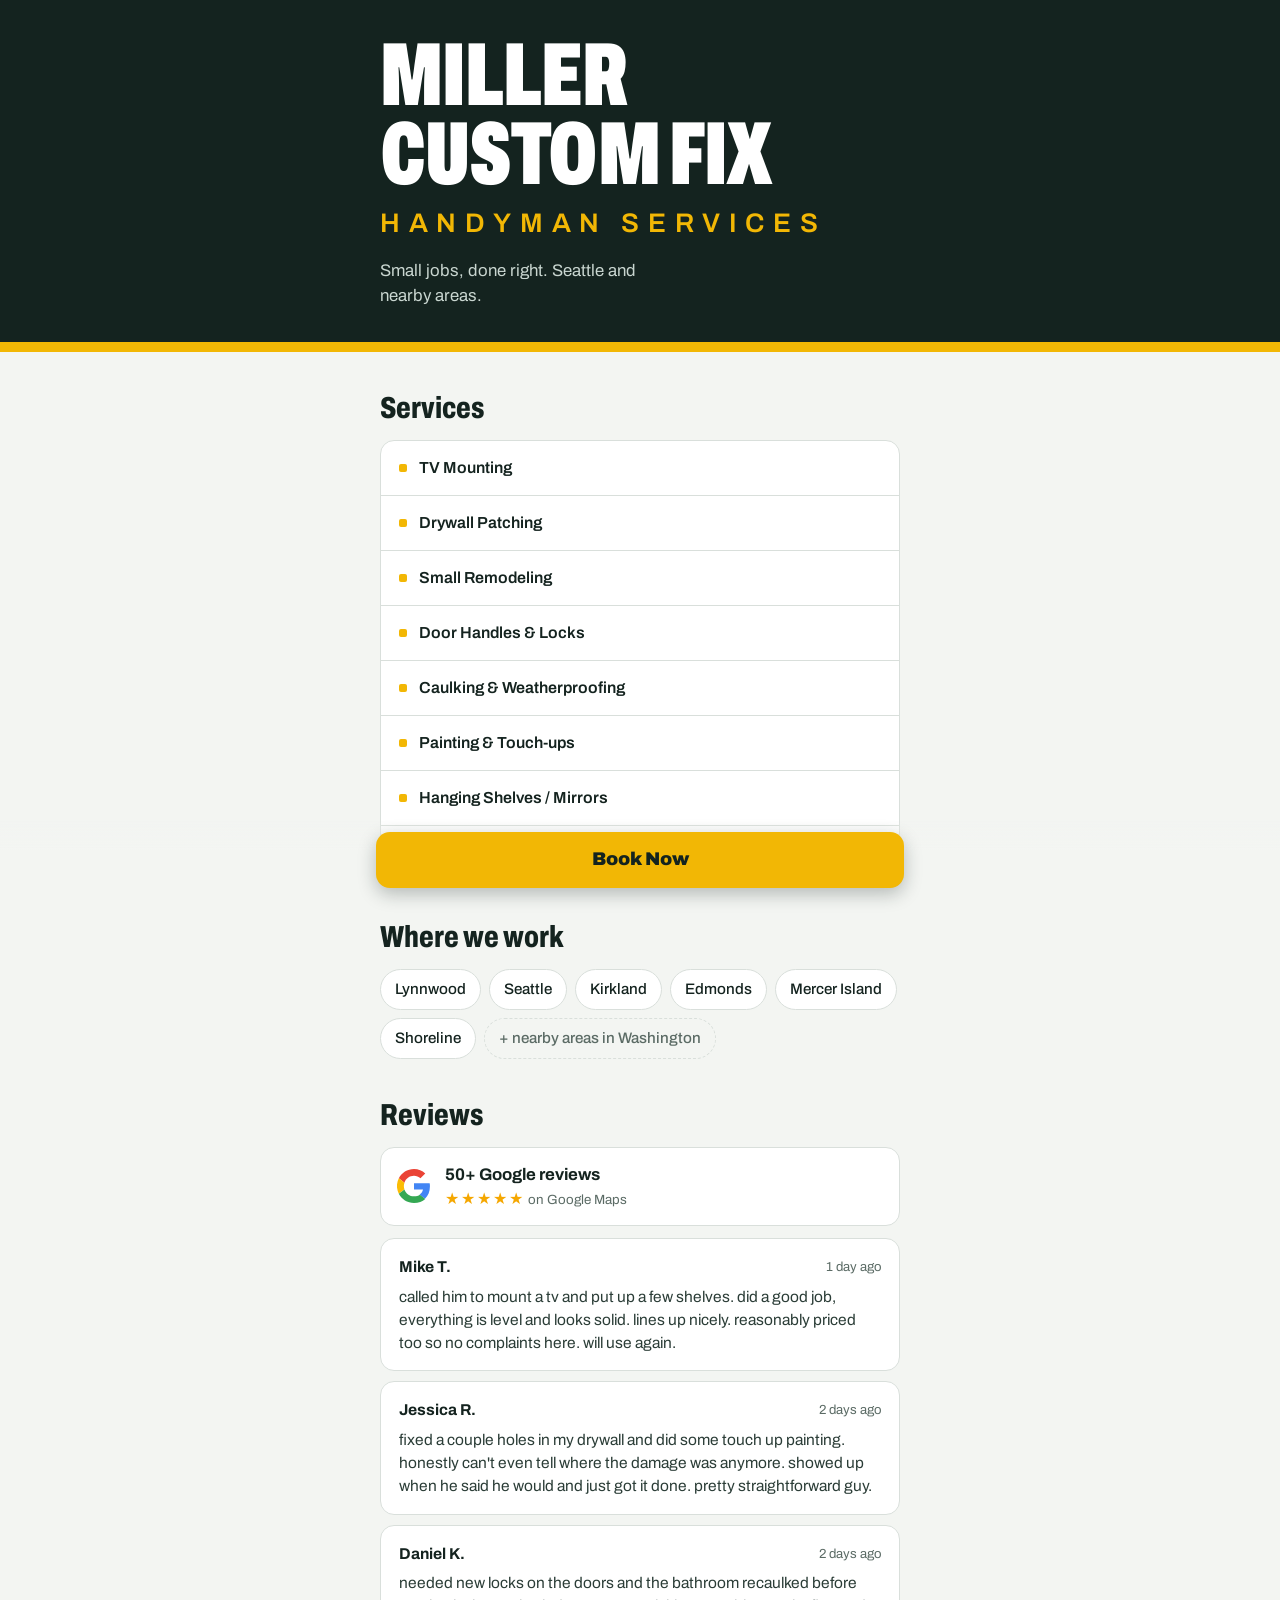
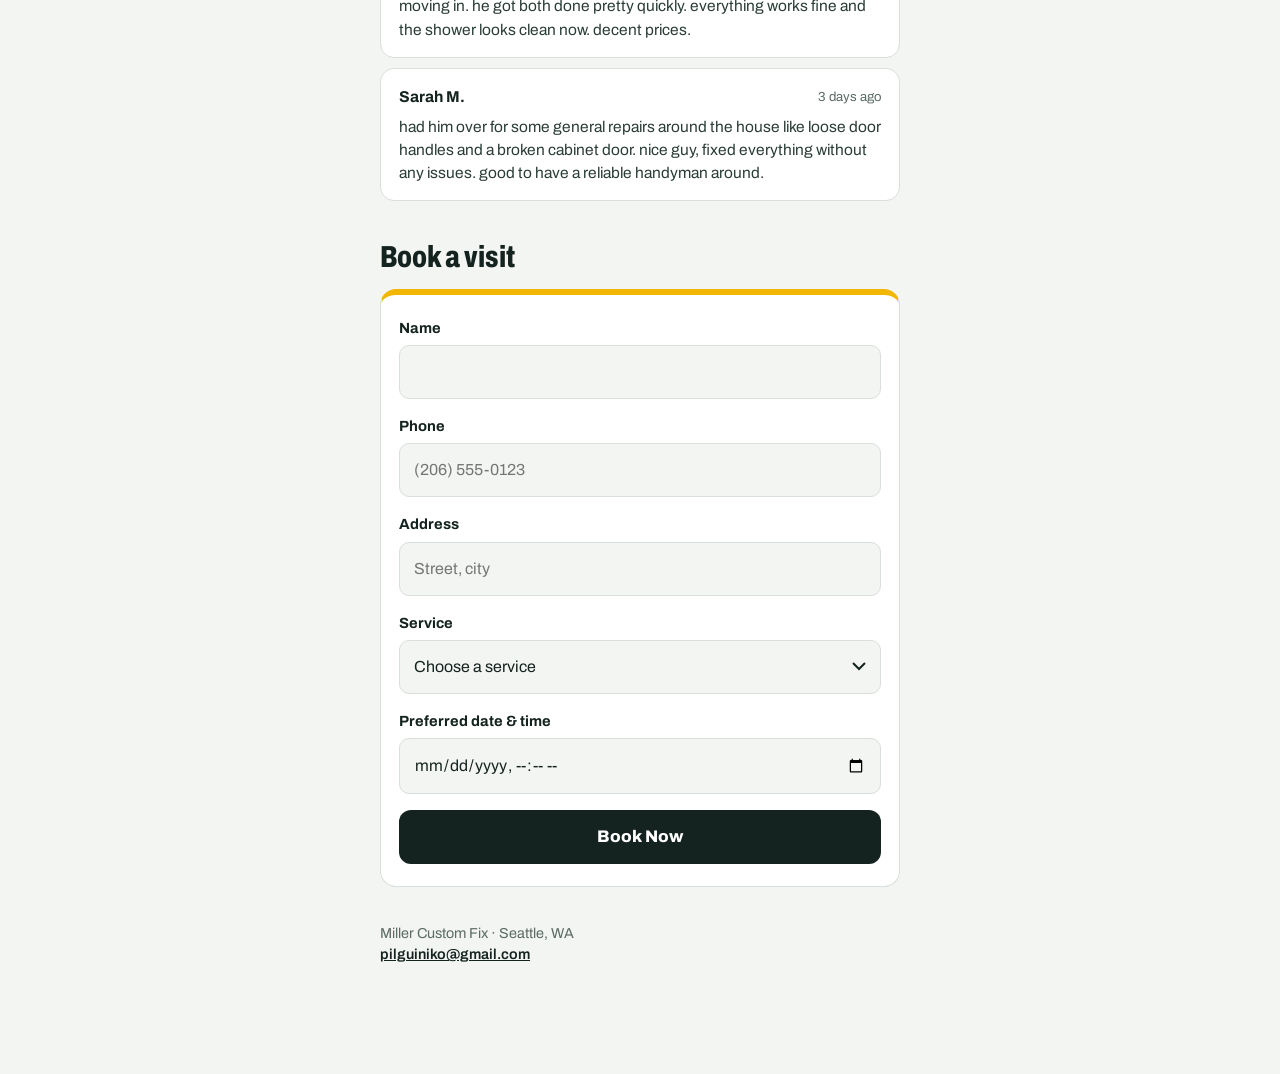
==== commit 98479c22: "index.html" ====
--- a/index.html
+++ b/index.html
@@ -1,612 +1,248 @@
 <!DOCTYPE html>
-<html lang="en"><head><meta charset="UTF-8">
+<html lang="en">
+<head>
+<meta charset="utf-8">
 <meta name="viewport" content="width=device-width, initial-scale=1, viewport-fit=cover">
-<title>Rapid Shift Marketing, Marketing That Books Jobs for Home-Service Businesses</title>
-<meta name="description" content="Rapid Shift Marketing is the growth partner for home-service businesses: HVAC, plumbing, electrical, roofing, septic, landscaping. Ads, SEO, websites, CRMs and AI automation built to make your phone ring.">
-<meta name="author" content="Rapid Shift Marketing">
-<meta name="robots" content="index, follow, max-image-preview:large">
-<!-- TODO when the domain is live: add <link rel="canonical">, og:url, absolute og:image URL and sitemap.xml -->
-<meta property="og:type" content="website">
-<meta property="og:title" content="Rapid Shift Marketing, Digital Marketing &amp; Custom Software for Home-Service Businesses">
-<meta property="og:description" content="Custom websites, SEO, paid ads, software and AI automation for home-service businesses.">
-<meta property="og:image" content="og-default.jpg">
-<meta property="og:locale" content="en_US">
-<meta name="twitter:card" content="summary_large_image">
-<meta name="theme-color" content="#FAFAF7">
-<link rel="icon" href="favicon.png">
-<link rel="apple-touch-icon" href="favicon.png">
-<link rel="preconnect" href="https://fonts.googleapis.com/">
-<link rel="preconnect" href="https://fonts.gstatic.com/" crossorigin>
-<link rel="stylesheet" href="https://fonts.googleapis.com/css2?family=DM+Sans:wght@400;500;600;700;800;900&amp;display=swap">
-<link rel="stylesheet" href="styles.css">
-<script type="application/ld+json">{"@context": "https://schema.org", "@graph": [{"@type": ["Organization", "ProfessionalService"], "@id": "#organization", "name": "Rapid Shift Marketing", "description": "A digital marketing and custom software agency for home-service businesses. Paid ads, SEO, custom websites, software, AI automation.", "logo": "logo-full.png", "image": "logo-full.png", "telephone": "+19484652962", "email": "pilguiniko@gmail.com", "founder": {"@id": "#founder"}, "sameAs": ["https://www.facebook.com/profile.php?id=61591922635871"], "knowsAbout": ["Google Ads", "Facebook and Instagram ads", "Local SEO", "AI search optimization", "Custom web design", "Custom software and CRM buildouts", "AI automation", "Video and content production", "Home-service marketing"], "hasOfferCatalog": {"@type": "OfferCatalog", "name": "Services", "itemListElement": [{"@type": "Offer", "itemOffered": {"@type": "Service", "name": "Facebook Ads", "description": "Facebook and Instagram advertising for home-service businesses, built to book jobs."}}, {"@type": "Offer", "itemOffered": {"@type": "Service", "name": "Google Ads", "description": "Google Search, Performance Max and Local Services Ads for home-service businesses."}}, {"@type": "Offer", "itemOffered": {"@type": "Service", "name": "SEO & AI Search", "description": "Local SEO and AI search optimization for home-service businesses."}}, {"@type": "Offer", "itemOffered": {"@type": "Service", "name": "Web Design", "description": "Custom-coded websites built to convert homeowners into booked calls."}}, {"@type": "Offer", "itemOffered": {"@type": "Service", "name": "Custom Software", "description": "Custom CRMs, dashboards and dispatch systems for home-service businesses."}}, {"@type": "Offer", "itemOffered": {"@type": "Service", "name": "AI & Automation", "description": "AI receptionists, follow-up automation and backend systems."}}, {"@type": "Offer", "itemOffered": {"@type": "Service", "name": "Content Production", "description": "Job-site video, drone footage, photo and social content."}}]}}, {"@type": "Person", "@id": "#founder", "name": "Nick Pilgui", "jobTitle": "Founder", "worksFor": {"@id": "#organization"}}, {"@type": "FAQPage", "mainEntity": [{"@type": "Question", "name": "I've been burned by agencies before. Why should I trust you?", "acceptedAnswer": {"@type": "Answer", "text": "Fair. We work month to month, no long-term contracts and no lock-in. That structure forces us to earn your business every single month, or you walk. We'd rather keep you because the numbers are working than because a contract traps you."}}, {"@type": "Question", "name": "How much does this cost?", "acceptedAnswer": {"@type": "Answer", "text": "It depends on what you actually need. Book a strategy call and we'll look at the numbers, recommend the smallest meaningful starting point, and quote real money against it."}}, {"@type": "Question", "name": "How long until I see results?", "acceptedAnswer": {"@type": "Answer", "text": "Paid ads usually start producing in the first 2–4 weeks. SEO and content compound over 3–6 months. Custom software and systems are a one-time build that pays back over time. We tell you the realistic timeline on the discovery call, we don't promise overnight wins because they don't exist."}}, {"@type": "Question", "name": "What if it doesn't work?", "acceptedAnswer": {"@type": "Answer", "text": "You're month to month, so you give notice and walk. No fight, no clawbacks, no churn-prevention dance. The reporting tells you what's working before you ever have to make that call, that's by design."}}, {"@type": "Question", "name": "Do you only work with HVAC / roofing / plumbing?", "acceptedAnswer": {"@type": "Answer", "text": "Home services is our focus: HVAC, roofing, plumbing, electrical, cleaning, landscaping, restoration. We can also work outside home services if there's a strong fit, but the systems we've refined are built around how home-service businesses sell."}}, {"@type": "Question", "name": "What makes you different from other marketing agencies?", "acceptedAnswer": {"@type": "Answer", "text": "Most agencies sell one slice, ads, or SEO, or web design, then point fingers when the slice doesn't move the needle. We build the whole machine: paid ads, SEO, websites, custom CRMs, AI automation, and content. One team, one set of reports, one accountable point of contact."}}, {"@type": "Question", "name": "Do I own the work after we're done?", "acceptedAnswer": {"@type": "Answer", "text": "Yes. Your website, your CRM, your data, your ad accounts, everything is in your name from day one. If we ever part ways, you take the whole system with you. We don't hostage-lock client work."}}, {"@type": "Question", "name": "What does a first call look like?", "acceptedAnswer": {"@type": "Answer", "text": "30 minutes. No pitch deck. We learn what you're already doing, look at the numbers if you can share them, and tell you straight whether we'd be a good fit. If yes, we send a personalized scope. If no, you've got a free outside read on your marketing."}}]}]}</script>
+<title>Miller Custom Fix | Handyman in Seattle &amp; the Eastside</title>
+<meta name="description" content="Handyman services in Seattle, Lynnwood, Kirkland, Edmonds, Mercer Island and Shoreline. TV mounting, drywall repair, painting, locks and more. Book online.">
+<meta name="theme-color" content="#14231F">
+<link rel="preconnect" href="https://fonts.googleapis.com">
+<link rel="preconnect" href="https://fonts.gstatic.com" crossorigin>
+<link href="https://fonts.googleapis.com/css2?family=Archivo:wdth,wght@62..125,400..900&display=swap" rel="stylesheet">
+<style>
+:root{
+  --ink:#14231F; --ink2:#1D332D; --paper:#F3F5F2; --card:#fff;
+  --tape:#F2B705; --muted:#5B6B65; --line:#D9DFDB; --ok:#1E7B4F; --err:#B3261E;
+  --font:"Archivo",-apple-system,BlinkMacSystemFont,"Segoe UI",Roboto,Helvetica,Arial,sans-serif;
+}
+*{box-sizing:border-box;margin:0}
+html{scroll-behavior:smooth;-webkit-text-size-adjust:100%}
+body{font-family:var(--font);background:var(--paper);color:var(--ink);line-height:1.5;
+  padding-bottom:calc(88px + env(safe-area-inset-bottom,0px));-webkit-tap-highlight-color:transparent}
+.wrap{max-width:560px;margin:0 auto;padding:0 20px}
+
+/* Hero */
+.hero{background:var(--ink);color:#fff;padding:calc(36px + env(safe-area-inset-top,0px)) 0 44px;position:relative;overflow:hidden}
+.hero::after{content:"";position:absolute;left:0;right:0;bottom:0;height:10px;
+  background:repeating-linear-gradient(90deg,var(--tape) 0 2px,transparent 2px 14px),var(--tape);
+  background-size:auto,100% 3px;background-repeat:repeat-x,no-repeat;background-position:0 100%}
+.brand{font-stretch:62%;font-weight:900;font-size:clamp(3.4rem,17vw,5.6rem);line-height:.88;letter-spacing:-.01em;text-transform:uppercase}
+.brand span{display:block;color:var(--tape);font-stretch:100%;font-weight:600;font-size:.3em;letter-spacing:.32em;margin-top:.7em}
+.lead{margin-top:22px;font-size:1.05rem;color:#C9D6D0;max-width:30ch}
+
+section{padding:40px 0 0}
+h2{font-stretch:75%;font-weight:800;font-size:1.9rem;line-height:1.05;margin-bottom:16px}
+
+/* Services */
+.list{list-style:none;padding:0;background:var(--card);border:1px solid var(--line);border-radius:14px}
+.list li{padding:15px 18px;font-weight:600;border-top:1px solid var(--line);display:flex;align-items:center;gap:12px}
+.list li:first-child{border-top:0}
+.list li::before{content:"";width:8px;height:8px;border-radius:2px;background:var(--tape);flex:none}
+
+/* Areas */
+.chips{display:flex;flex-wrap:wrap;gap:8px}
+.chips span{background:var(--card);border:1px solid var(--line);border-radius:99px;padding:8px 14px;font-size:.95rem;font-weight:500}
+.chips .more{background:transparent;border-style:dashed;color:var(--muted)}
+
+/* Rating */
+.rating{display:flex;align-items:center;gap:14px;background:var(--card);border:1px solid var(--line);border-radius:14px;padding:14px 16px;margin-bottom:12px}
+.rating svg{width:34px;height:34px;flex:none}
+.rating b{display:block;font-size:1.05rem}
+.stars{color:#F5A700;letter-spacing:2px;font-size:1rem}
+.rating small{color:var(--muted)}
+.rev{background:var(--card);border:1px solid var(--line);border-radius:14px;padding:16px 18px;margin-top:10px}
+.rev-top{display:flex;justify-content:space-between;align-items:center;gap:10px;margin-bottom:6px}
+.rev-top strong{font-size:.98rem}
+.rev-top time{font-size:.82rem;color:var(--muted);white-space:nowrap}
+.rev p{font-size:.97rem;color:#2B3D37}
+
+/* Form */
+#book{scroll-margin-top:16px}
+form{background:var(--card);border:1px solid var(--line);border-radius:16px;padding:22px 18px;border-top:6px solid var(--tape)}
+label{display:block;font-weight:700;font-size:.92rem;margin:0 0 6px}
+.f{margin-bottom:16px}
+input,select{width:100%;font:inherit;font-size:16px;color:var(--ink);background:var(--paper);border:1.5px solid var(--line);
+  border-radius:10px;padding:14px;min-height:50px;-webkit-appearance:none;appearance:none}
+select{background-image:url("data:image/svg+xml,%3Csvg xmlns='http://www.w3.org/2000/svg' width='14' height='9' fill='none' stroke='%2314231F' stroke-width='2'%3E%3Cpath d='M1 1l6 6 6-6'/%3E%3C/svg%3E");
+  background-repeat:no-repeat;background-position:right 14px center;padding-right:40px}
+input:focus,select:focus{outline:0;border-color:var(--ink);box-shadow:0 0 0 3px rgba(242,183,5,.5)}
+.hp{position:absolute;left:-9999px;height:0;overflow:hidden}
+.submit{width:100%;min-height:54px;border:0;border-radius:12px;background:var(--ink);color:#fff;font:inherit;font-weight:800;font-size:1.05rem;cursor:pointer}
+.submit:disabled{opacity:.6}
+.msg{display:none;margin-top:14px;padding:14px;border-radius:10px;font-weight:600}
+.msg.ok{display:block;background:#E4F3EA;color:var(--ok)}
+.msg.err{display:block;background:#FBE7E5;color:var(--err)}
+.success{display:none;text-align:center;padding:18px 4px}
+.success .tick{width:56px;height:56px;border-radius:50%;background:var(--ok);color:#fff;display:grid;place-items:center;margin:0 auto 14px;font-size:1.8rem}
+.success h3{font-size:1.4rem;margin-bottom:6px}
+.success p{color:var(--muted)}
+form.done .fields{display:none} form.done .success{display:block}
+
+footer{padding:36px 0 20px;color:var(--muted);font-size:.9rem}
+footer a{color:var(--ink);font-weight:600}
+
+/* Sticky CTA */
+.cta{position:fixed;left:0;right:0;bottom:0;z-index:10;padding:12px 16px calc(12px + env(safe-area-inset-bottom,0px));
+  background:linear-gradient(to top,var(--paper) 62%,rgba(243,245,242,0))}
+.cta a{display:flex;align-items:center;justify-content:center;max-width:528px;margin:0 auto;min-height:56px;border-radius:14px;
+  background:var(--tape);color:var(--ink);font-weight:900;font-size:1.15rem;text-decoration:none;box-shadow:0 6px 18px rgba(20,35,31,.28)}
+.cta a:active{transform:scale(.98)}
+@media (prefers-reduced-motion:reduce){html{scroll-behavior:auto}}
+</style>
 </head>
 <body>
-<a href="#main" class="skip-link">Skip to content</a>
-<svg width="0" height="0" style="position:absolute" aria-hidden="true">
-  <defs>
-    <symbol id="i-arrow" viewBox="0 0 24 24" fill="none" stroke="currentColor" stroke-width="1.7" stroke-linecap="round" stroke-linejoin="round"><path d="M5 12h14M13 5l7 7-7 7"></path></symbol>
-    <symbol id="i-arrow-up-right" viewBox="0 0 24 24" fill="none" stroke="currentColor" stroke-width="1.7" stroke-linecap="round" stroke-linejoin="round"><line x1="7" y1="17" x2="17" y2="7"></line><polyline points="7 7 17 7 17 17"></polyline></symbol>
-    <symbol id="i-phone" viewBox="0 0 24 24" fill="none" stroke="currentColor" stroke-width="1.6" stroke-linecap="round" stroke-linejoin="round"><path d="M22 16.9v3a2 2 0 0 1-2.2 2 19.8 19.8 0 0 1-8.6-3.1 19.5 19.5 0 0 1-6-6 19.8 19.8 0 0 1-3.1-8.7A2 2 0 0 1 4.1 2h3a2 2 0 0 1 2 1.7c.1 1 .4 1.9.7 2.8a2 2 0 0 1-.5 2.1L8.1 9.9a16 16 0 0 0 6 6l1.3-1.3a2 2 0 0 1 2.1-.5c.9.3 1.8.6 2.8.7A2 2 0 0 1 22 16.9z"></path></symbol>
-    <symbol id="i-fb" viewBox="0 0 24 24" fill="currentColor"><path d="M22 12a10 10 0 1 0-11.56 9.88v-6.99H7.9V12h2.54V9.8c0-2.51 1.49-3.89 3.78-3.89 1.09 0 2.24.2 2.24.2v2.46h-1.26c-1.24 0-1.63.77-1.63 1.56V12h2.77l-.44 2.89h-2.33v6.99A10 10 0 0 0 22 12z"></path></symbol>
-    <symbol id="i-ln" viewBox="0 0 24 24" fill="currentColor"><path d="M20.45 20.45h-3.55v-5.57c0-1.33-.03-3.04-1.85-3.04-1.86 0-2.15 1.45-2.15 2.95v5.66H9.36V9h3.41v1.56h.05c.48-.9 1.64-1.85 3.38-1.85 3.61 0 4.28 2.38 4.28 5.47v6.27zM5.34 7.43a2.06 2.06 0 1 1 0-4.13 2.06 2.06 0 0 1 0 4.13zM7.12 20.45H3.56V9h3.56v11.45zM22.22 0H1.77C.79 0 0 .77 0 1.72v20.56C0 23.23.79 24 1.77 24h20.45c.98 0 1.78-.77 1.78-1.72V1.72C24 .77 23.2 0 22.22 0z"></path></symbol>
-      <symbol id="i-ig" viewBox="0 0 24 24" fill="currentColor"><path d="M12 2.16c3.2 0 3.58.01 4.85.07 1.17.05 1.8.25 2.23.41.56.22.96.48 1.38.9.42.42.68.82.9 1.38.16.42.36 1.06.41 2.23.06 1.27.07 1.65.07 4.85s-.01 3.58-.07 4.85c-.05 1.17-.25 1.8-.41 2.23a3.7 3.7 0 0 1-.9 1.38 3.7 3.7 0 0 1-1.38.9c-.42.16-1.06.36-2.23.41-1.27.06-1.65.07-4.85.07s-3.58-.01-4.85-.07c-1.17-.05-1.8-.25-2.23-.41a3.7 3.7 0 0 1-1.38-.9 3.7 3.7 0 0 1-.9-1.38c-.16-.42-.36-1.06-.41-2.23-.06-1.27-.07-1.65-.07-4.85s.01-3.58.07-4.85c.05-1.17.25-1.8.41-2.23.22-.56.48-.96.9-1.38.42-.42.82-.68 1.38-.9.42-.16 1.06-.36 2.23-.41C8.42 2.17 8.8 2.16 12 2.16zm0 1.62c-3.15 0-3.52.01-4.76.07-.96.04-1.48.2-1.83.34-.46.18-.79.39-1.13.74-.35.34-.56.67-.74 1.13-.14.35-.3.87-.34 1.83-.06 1.24-.07 1.61-.07 4.76s.01 3.52.07 4.76c.04.96.2 1.48.34 1.83.18.46.39.79.74 1.13.34.35.67.56 1.13.74.35.14.87.3 1.83.34 1.24.06 1.61.07 4.76.07s3.52-.01 4.76-.07c.96-.04 1.48-.2 1.83-.34.46-.18.79-.39 1.13-.74.35-.34.56-.67.74-1.13.14-.35.3-.87.34-1.83.06-1.24.07-1.61.07-4.76s-.01-3.52-.07-4.76c-.04-.96-.2-1.48-.34-1.83a3.04 3.04 0 0 0-.74-1.13 3.04 3.04 0 0 0-1.13-.74c-.35-.14-.87-.3-1.83-.34-1.24-.06-1.61-.07-4.76-.07zm0 2.76a5.46 5.46 0 1 1 0 10.92 5.46 5.46 0 0 1 0-10.92zm0 9a3.54 3.54 0 1 0 0-7.08 3.54 3.54 0 0 0 0 7.08zm6.95-9.22a1.28 1.28 0 1 1-2.55 0 1.28 1.28 0 0 1 2.55 0z"></path></symbol>
-  </defs>
-</svg>
-<header class="site-header" id="site-header">
-  <div class="nav-shell">
-    <a href="#" class="nav-logo" aria-label="Rapid Shift Marketing, home">
-      <img src="logo-mark.png" alt="" width="54" height="54">
-      <span class="brand-word"><strong>Rapid Shift</strong><small>Marketing</small></span>
-    </a>
-    <nav class="nav-menu" aria-label="Primary">
-      <a href="#" aria-current="page">Home</a>
-      <a href="#founder">About</a>
-      <div class="nav-menu__item">
-        <a href="#services">
-          Services
-          <svg viewBox="0 0 12 12" width="10" height="10" fill="none" stroke="currentColor" stroke-width="1.6" stroke-linecap="round" stroke-linejoin="round" aria-hidden="true"><path d="M2.5 4.5 6 8l3.5-3.5"></path></svg>
-        </a>
-        <ul class="nav-dropdown" role="menu">
-          <li><a href="#services">AI &amp; Automation<small>Scaling systems</small></a></li>
-          <li><a href="#services">Content Production<small>Video, photo, social</small></a></li>
-          <li><a href="#services">Custom Software<small>CRMs, dashboards</small></a></li>
-          <li><a href="#services">Facebook Ads<small>Meta &amp; Instagram</small></a></li>
-          <li><a href="#services">Google Ads<small>Search &amp; Local Ads</small></a></li>
-          <li><a href="#services">SEO &amp; AI Search<small>Search visibility</small></a></li>
-          <li><a href="#services">Web Design<small>Custom-coded sites</small></a></li>
-        </ul>
-      </div>
-      <a href="#work">How We Work</a>
-      <a href="#faq">FAQ</a>
-      <a href="#cta">Contact</a>
-    </nav>
-    <div class="nav-actions">
-      <a href="https://wa.me/19484652962?text=Hi%20Rapid%20Shift%20Marketing%2C%20I%27d%20like%20to%20book%20a%20free%20strategy%20call." class="btn nav-cta" target="_blank" rel="noopener">
-        Book a Call
-        <svg class="arrow"><use href="#i-arrow"></use></svg>
-      </a>
-      <button class="nav-burger" aria-label="Open menu" aria-expanded="false" aria-controls="mobile-drawer">
-        <span></span>
-      </button>
-    </div>
+
+<header class="hero">
+  <div class="wrap">
+    <h1 class="brand">Miller<br>Custom Fix<span>Handyman Services</span></h1>
+    <p class="lead">Small jobs, done right. Seattle and nearby areas.</p>
   </div>
 </header>
-<aside class="nav-drawer" id="mobile-drawer" aria-label="Mobile navigation">
-  <ul>
-    <li><a href="#">Home</a></li>
-    <li><a href="#founder">About</a></li>
-    <li>
-      <a href="#services">Services</a>
-      <ul class="nav-dropdown">
-        <li><a href="#services">AI &amp; Automation<small>Scaling systems</small></a></li>
-        <li><a href="#services">Content Production<small>Video, photo, social</small></a></li>
-        <li><a href="#services">Custom Software<small>CRMs, dashboards</small></a></li>
-        <li><a href="#services">Facebook Ads<small>Meta &amp; Instagram</small></a></li>
-        <li><a href="#services">Google Ads<small>Search &amp; Local Ads</small></a></li>
-        <li><a href="#services">SEO &amp; AI Search<small>Search visibility</small></a></li>
-        <li><a href="#services">Web Design<small>Custom code</small></a></li>
-      </ul>
-    </li>
-    <li><a href="#work">How We Work</a></li>
-    <li><a href="#faq">FAQ</a></li>
-    <li><a href="#cta">Contact</a></li>
-  </ul>
-  <div class="nav-drawer__cta">
-    <a href="https://wa.me/19484652962?text=Hi%20Rapid%20Shift%20Marketing%2C%20I%27d%20like%20to%20book%20a%20free%20strategy%20call." target="_blank" rel="noopener" class="btn btn--ghost btn--lg" style="justify-content:center;">
-      <svg width="16" height="16" aria-hidden="true"><use href="#i-phone"></use></svg>
-      WhatsApp +1 (948) 465-2962
-    </a>
-    <a href="https://wa.me/19484652962?text=Hi%20Rapid%20Shift%20Marketing%2C%20I%27d%20like%20to%20book%20a%20free%20strategy%20call." target="_blank" rel="noopener" class="btn btn--primary btn--lg" style="justify-content:center;">Book a Call</a>
-  </div>
-</aside>
-<main id="main">
-<!-- ===== HERO, split layout: copy left, founder imagery right ===== -->
-<section class="hero hero--split" aria-labelledby="hero-h">
-  <div class="hero__aurora" aria-hidden="true"></div>
-  <div class="hero__grid-bg" aria-hidden="true"></div>
-  <div class="container">
-    <div class="hero__split">
-      <div class="hero__copy">
-        <span class="hero__chip">Built for home-service businesses</span>
-        <h1 id="hero-h">
-          We Turn Your Marketing into <em>Booked Jobs</em>.
-        </h1>
-        <p class="hero__sub">
-          We build the system behind more calls, booked jobs, and revenue with targeted ads, SEO, custom CRM software, automated drip campaigns, all measured by who becomes a paying customer.
-        </p>
-        <div class="hero__ctas">
-          <a href="https://wa.me/19484652962?text=Hi%20Rapid%20Shift%20Marketing%2C%20I%27d%20like%20to%20book%20a%20free%20strategy%20call." class="btn btn--primary btn--lg" target="_blank" rel="noopener"><span>Book My Free Strategy Call</span> <svg class="arrow"><use href="#i-arrow"></use></svg>
-          </a>
-          <a href="#work" class="btn btn--ghost btn--lg"><span>See How We Work</span> </a>
-        </div>
-        </div>
-      <div class="hero__visual">
-        <div class="bookorbit" aria-label="The websites, ads, SEO, AI and systems we run to keep your calendar full of booked jobs">
-      <span class="bookorbit__path" aria-hidden="true"></span>
-      <div class="bookorbit__core"><span class="bookorbit__core-glow" aria-hidden="true"></span><svg viewBox="0 0 24 24" fill="none" stroke="currentColor" stroke-width="1.6" stroke-linecap="round" stroke-linejoin="round" aria-hidden="true"><rect x="3" y="4.5" width="18" height="16" rx="2"></rect><path d="M3 9.5h18M8 2.5v4M16 2.5v4"></path><path d="M8.4 14.6l2.2 2.2 4.4-4.4"></path></svg></div>
-      <div class="bookorbit__ring">
-      <div class="bookorbit__node" style="left:50%;top:11.5%">
-        <div class="bookorbit__node-in">
-          <div class="bookorbit__card">
-            <span class="bookorbit__ic"><svg viewBox="0 0 24 24" fill="none" stroke="currentColor" stroke-width="1.7" stroke-linecap="round" stroke-linejoin="round"><rect x="3" y="4" width="18" height="12" rx="2"></rect><path d="M8 20h8M12 16v4"></path></svg></span>
-            <span class="bookorbit__lbl">Web Design</span>
-          </div>
-        </div>
+
+<main class="wrap">
+
+  <section>
+    <h2>Services</h2>
+    <ul class="list">
+      <li>TV Mounting</li>
+      <li>Drywall Patching</li>
+      <li>Small Remodeling</li>
+      <li>Door Handles &amp; Locks</li>
+      <li>Caulking &amp; Weatherproofing</li>
+      <li>Painting &amp; Touch-ups</li>
+      <li>Hanging Shelves / Mirrors</li>
+      <li>General Home Repairs</li>
+    </ul>
+  </section>
+
+  <section>
+    <h2>Where we work</h2>
+    <div class="chips">
+      <span>Lynnwood</span><span>Seattle</span><span>Kirkland</span><span>Edmonds</span>
+      <span>Mercer Island</span><span>Shoreline</span><span class="more">+ nearby areas in Washington</span>
+    </div>
+  </section>
+
+  <section>
+    <h2>Reviews</h2>
+    <div class="rating">
+      <svg viewBox="0 0 48 48" aria-label="Google"><path fill="#EA4335" d="M24 9.5c3.5 0 6.6 1.2 9.1 3.6l6.8-6.8C35.8 2.4 30.3 0 24 0 14.6 0 6.5 5.4 2.6 13.2l7.9 6.1C12.4 13.5 17.7 9.5 24 9.5z"/><path fill="#4285F4" d="M46.5 24.5c0-1.6-.1-3.1-.4-4.5H24v9h12.7c-.6 3-2.3 5.5-4.8 7.2l7.6 5.9c4.4-4.1 7-10.1 7-17.6z"/><path fill="#FBBC05" d="M10.5 28.7a14.5 14.5 0 010-9.4l-7.9-6.1a24 24 0 000 21.6l7.9-6.1z"/><path fill="#34A853" d="M24 48c6.5 0 11.9-2.1 15.9-5.8l-7.6-5.9c-2.1 1.4-4.9 2.3-8.3 2.3-6.3 0-11.6-4-13.5-9.8l-7.9 6.1C6.5 42.6 14.6 48 24 48z"/></svg>
+      <div><b>50+ Google reviews</b><span class="stars" aria-hidden="true">★★★★★</span> <small>on Google Maps</small></div>
+    </div>
+
+    <article class="rev">
+      <div class="rev-top"><strong>Mike T.</strong><time>1 day ago</time></div>
+      <p>called him to mount a tv and put up a few shelves. did a good job, everything is level and looks solid. lines up nicely. reasonably priced too so no complaints here. will use again.</p>
+    </article>
+    <article class="rev">
+      <div class="rev-top"><strong>Jessica R.</strong><time>2 days ago</time></div>
+      <p>fixed a couple holes in my drywall and did some touch up painting. honestly can't even tell where the damage was anymore. showed up when he said he would and just got it done. pretty straightforward guy.</p>
+    </article>
+    <article class="rev">
+      <div class="rev-top"><strong>Daniel K.</strong><time>2 days ago</time></div>
+      <p>needed new locks on the doors and the bathroom recaulked before moving in. he got both done pretty quickly. everything works fine and the shower looks clean now. decent prices.</p>
+    </article>
+    <article class="rev">
+      <div class="rev-top"><strong>Sarah M.</strong><time>3 days ago</time></div>
+      <p>had him over for some general repairs around the house like loose door handles and a broken cabinet door. nice guy, fixed everything without any issues. good to have a reliable handyman around.</p>
+    </article>
+  </section>
+
+  <section id="book">
+    <h2>Book a visit</h2>
+    <form id="bookForm" novalidate>
+      <div class="fields">
+        <div class="f"><label for="name">Name</label>
+          <input id="name" name="name" type="text" autocomplete="name" required></div>
+        <div class="f"><label for="phone">Phone</label>
+          <input id="phone" name="phone" type="tel" inputmode="tel" autocomplete="tel" placeholder="(206) 555-0123" required></div>
+        <div class="f"><label for="address">Address</label>
+          <input id="address" name="address" type="text" autocomplete="street-address" placeholder="Street, city" required></div>
+        <div class="f"><label for="service">Service</label>
+          <select id="service" name="service" required>
+            <option value="" disabled selected>Choose a service</option>
+            <option>TV Mounting</option>
+            <option>Drywall Patching</option>
+            <option>Small Remodeling</option>
+            <option>Door Handles &amp; Locks</option>
+            <option>Caulking &amp; Weatherproofing</option>
+            <option>Painting &amp; Touch-ups</option>
+            <option>Hanging Shelves / Mirrors</option>
+            <option>General Home Repairs</option>
+          </select></div>
+        <div class="f"><label for="when">Preferred date &amp; time</label>
+          <input id="when" name="when" type="datetime-local" required></div>
+        <div class="hp" aria-hidden="true"><label>Leave empty<input name="website" tabindex="-1" autocomplete="off"></label></div>
+        <button class="submit" type="submit">Book Now</button>
+        <div id="msg" class="msg" role="alert"></div>
       </div>
-      <div class="bookorbit__node" style="left:83.5%;top:30.75%">
-        <div class="bookorbit__node-in">
-          <div class="bookorbit__card">
-            <span class="bookorbit__ic"><svg viewBox="0 0 24 24" fill="none" stroke="currentColor" stroke-width="1.7" stroke-linecap="round" stroke-linejoin="round"><circle cx="11" cy="11" r="7"></circle><path d="M21 21l-4.3-4.3"></path></svg></span>
-            <span class="bookorbit__lbl">SEO</span>
-          </div>
-        </div>
+      <div class="success" role="status">
+        <div class="tick">✓</div>
+        <h3>Booked successfully!</h3>
+        <p>You will receive a text message with details shortly.</p>
       </div>
-      <div class="bookorbit__node" style="left:83.5%;top:69.25%">
-        <div class="bookorbit__node-in">
-          <div class="bookorbit__card">
-            <span class="bookorbit__ic"><svg viewBox="0 0 24 24" fill="none" stroke="currentColor" stroke-width="1.7" stroke-linecap="round" stroke-linejoin="round"><path d="M12 3l1.7 4.6L18 9l-4.3 1.4L12 15l-1.7-4.6L6 9l4.3-1.4z"></path><path d="M5.5 16l.8 1.9 1.9.8-1.9.8-.8 1.9-.8-1.9L2.8 18.7l1.9-.8z"></path></svg></span>
-            <span class="bookorbit__lbl">AI &amp; Automation</span>
-          </div>
-        </div>
-      </div>
-      <div class="bookorbit__node" style="left:50%;top:88.5%">
-        <div class="bookorbit__node-in">
-          <div class="bookorbit__card">
-            <span class="bookorbit__ic"><svg viewBox="0 0 24 24" fill="none" stroke="currentColor" stroke-width="1.7" stroke-linecap="round" stroke-linejoin="round"><path d="M3 11l14-4v10L3 13z"></path><path d="M11 16.6a2.5 2.5 0 0 1-4.8.4"></path><path d="M17 8.5a3.5 3.5 0 0 1 0 5"></path></svg></span>
-            <span class="bookorbit__lbl">Google &amp; FB Ads</span>
-          </div>
-        </div>
-      </div>
-      <div class="bookorbit__node" style="left:16.5%;top:69.25%">
-        <div class="bookorbit__node-in">
-          <div class="bookorbit__card">
-            <span class="bookorbit__ic"><svg viewBox="0 0 24 24" fill="none" stroke="currentColor" stroke-width="1.7" stroke-linecap="round" stroke-linejoin="round"><path d="M21 11.5a8.4 8.4 0 0 1-8.5 8.5 8.4 8.4 0 0 1-3.8-.9L3 21l1.9-5.7A8.4 8.4 0 0 1 4 11.5 8.5 8.5 0 0 1 12.5 3 8.5 8.5 0 0 1 21 11.5z"></path></svg></span>
-            <span class="bookorbit__lbl">Social Media</span>
-          </div>
-        </div>
-      </div>
-      <div class="bookorbit__node" style="left:16.5%;top:30.75%">
-        <div class="bookorbit__node-in">
-          <div class="bookorbit__card">
-            <span class="bookorbit__ic"><svg viewBox="0 0 24 24" fill="none" stroke="currentColor" stroke-width="1.7" stroke-linecap="round" stroke-linejoin="round"><path d="M17 21v-2a4 4 0 0 0-4-4H6a4 4 0 0 0-4 4v2"></path><circle cx="9.5" cy="7" r="4"></circle><path d="M22 21v-2a4 4 0 0 0-3-3.9"></path></svg></span>
-            <span class="bookorbit__lbl">CRM</span>
-          </div>
-        </div>
-      </div>
-      </div>
-    </div>
-      </div>
-    </div>
-  </div>
-</section>
-
-<!-- ===== MANIFESTO ===== -->
-<section class="manifesto" aria-labelledby="man-h">
-  <div class="container container--tight">
-    <div class="manifesto__split">
-      <figure class="manifesto__media reveal">
-        <img src="manifesto.jpg" alt="Rapid Shift Marketing, built to fill your schedule with booked jobs" loading="lazy" width="1400" height="932">
-      </figure>
-      <div class="manifesto__text reveal" data-delay="100">
-        <h2 id="man-h">You Don't Need More Clicks. You Need <em>More Paying Customers</em>.</h2>
-        <div class="cms-richtext"><p>Impressions and engagement don't grow your business on their own. Booked calls, scheduled appointments, and paying customers do.</p><p>Every ad, page, and automation we build is designed around one goal: turning attention into real business.</p><p>Ads that generate demand. Websites that convert. Systems that follow up and help close the gap.</p></div>
-        
-        
-        <div class="manifesto__cta">
-          <a href="https://wa.me/19484652962?text=Hi%20Rapid%20Shift%20Marketing%2C%20I%27d%20like%20to%20book%20a%20free%20strategy%20call." class="btn btn--primary btn--lg" target="_blank" rel="noopener"><span>Book My Free Strategy Call</span> <svg class="arrow"><use href="#i-arrow"></use></svg>
-          </a>
-        </div>
-      </div>
-    </div>
-  </div>
-</section>
-
-
-
-<!-- ===== STATS ===== -->
-<section class="stats" aria-label="Rapid Shift Marketing at a glance">
-  <div class="container">
-    <div class="stats__grid">
-      <div class="stat reveal">
-        <div class="stat__num"><span>6</span><span class="accent">+</span></div>
-        <div class="stat__label">Core Services</div>
-      </div>
-      <div class="stat reveal" data-delay="100">
-        <div class="stat__num"><span>1</span><span class="accent">×</span></div>
-        <div class="stat__label">Connected System</div>
-      </div>
-      <div class="stat reveal" data-delay="200">
-        <div class="stat__num"><span>0</span><span class="accent"></span></div>
-        <div class="stat__label">Long-Term Contracts</div>
-      </div>
-      <div class="stat reveal" data-delay="300">
-        <div class="stat__num"><span>100</span><span class="accent">%</span></div>
-        <div class="stat__label">You Own Your Accounts</div>
-      </div>
-    </div>
-  </div>
-</section>
-<!-- ===== HOW WE WORK (uses the original sticky-stack panel design) ===== -->
-<section class="section work" id="work" aria-labelledby="work-h">
-  <div class="container container--tight">
-    <div class="section-head section-head--center reveal">
-      <span class="eyebrow is-centered">The process</span>
-      <h2 id="work-h">A Simple System That <em>Books Jobs</em>.</h2>
-      <p>No guesswork and no vanity metrics. Here is how we turn your marketing into calls, booked jobs and revenue, in three steps.</p>
-    </div>
-    <div class="case-stack">
-      <article class="case-panel" style="--stack-i:0">
-        <div class="case-panel__inner">
-          <div class="case-panel__left">
-            <img class="case-panel__img" src="step-1.png" alt="Step 1" loading="lazy" width="264" height="264">
-          </div>
-          <div class="case-panel__right">
-            <div class="case-panel__brand"><h3>Discover</h3></div>
-            <p>We start with your real numbers: your services, your service area, your margins and where booked jobs are leaking today. No cookie-cutter templates.</p>
-            <p>You leave the first call with a straight answer on what we would do, and what it should cost.</p>
-            <a class="case-panel__link" href="https://wa.me/19484652962?text=Hi%20Rapid%20Shift%20Marketing%2C%20I%27d%20like%20to%20book%20a%20free%20strategy%20call." target="_blank" rel="noopener">Talk to us on WhatsApp <svg class="arrow"><use href="#i-arrow"></use></svg></a>
-          </div>
-        </div>
-      </article>
-      <article class="case-panel" style="--stack-i:1">
-        <div class="case-panel__inner">
-          <div class="case-panel__left">
-            <img class="case-panel__img" src="step-2.png" alt="Step 2" loading="lazy" width="264" height="264">
-          </div>
-          <div class="case-panel__right">
-            <div class="case-panel__brand"><h3>Build</h3></div>
-            <p>We build the pieces as one connected system: ads, SEO, a website that converts, a CRM and automated follow-up, so every lead gets a fast reply.</p>
-            <p>Everything is set up in your name. Your website, your CRM, your data and your ad accounts belong to you from day one.</p>
-            <a class="case-panel__link" href="https://wa.me/19484652962?text=Hi%20Rapid%20Shift%20Marketing%2C%20I%27d%20like%20to%20book%20a%20free%20strategy%20call." target="_blank" rel="noopener">Talk to us on WhatsApp <svg class="arrow"><use href="#i-arrow"></use></svg></a>
-          </div>
-        </div>
-      </article>
-      <article class="case-panel" style="--stack-i:2">
-        <div class="case-panel__inner">
-          <div class="case-panel__left">
-            <img class="case-panel__img" src="step-3.png" alt="Step 3" loading="lazy" width="264" height="264">
-          </div>
-          <div class="case-panel__right">
-            <div class="case-panel__brand"><h3>Grow</h3></div>
-            <p>We track what matters: calls, forms, rankings, booked jobs and revenue. Then we keep improving what works and cutting what does not.</p>
-            <p>Reporting is built around who becomes a paying customer, not impressions or clicks.</p>
-            <a class="case-panel__link" href="https://wa.me/19484652962?text=Hi%20Rapid%20Shift%20Marketing%2C%20I%27d%20like%20to%20book%20a%20free%20strategy%20call." target="_blank" rel="noopener">Talk to us on WhatsApp <svg class="arrow"><use href="#i-arrow"></use></svg></a>
-          </div>
-        </div>
-      </article>
-    </div>
-    <div class="text-center" style="margin-top:clamp(2.5rem,4vw,3.5rem);">
-      <a href="https://wa.me/19484652962?text=Hi%20Rapid%20Shift%20Marketing%2C%20I%27d%20like%20to%20book%20a%20free%20strategy%20call." target="_blank" rel="noopener" class="btn btn--primary btn--lg"><span>Book My Free Strategy Call</span> <svg class="arrow"><use href="#i-arrow"></use></svg></a>
-    </div>
-  </div>
-</section>
-
-<!-- ===== SERVICES ===== -->
-<section class="section services section--band-paper" id="services" aria-labelledby="services-h">
-  <div class="container container--tight">
-    <div class="section-head reveal">
-      <span class="eyebrow">Services</span>
-      <h2 id="services-h">Six Ways We Make Your <em>Phone Ring</em>.</h2>
-      <p>
-        Ads, SEO, website, CRM, AI and content: one team, one system,
-        every piece pointed at the same outcome: booked jobs for your crews.
-      </p>
-    </div>
-    <div class="services__grid">
-      <a href="#cta" class="service reveal">
-        <div class="service__media">
-          <img src="service-1.jpg" alt="Custom web design for home-service businesses" loading="lazy" width="900" height="720">
-          <span class="service__media__tag">Web Design</span>
-        </div>
-        <span class="service__num">01 / 06</span>
-        <h3>Websites That Book Jobs</h3>
-        <p>Custom-coded sites built for one outcome: a homeowner lands, trusts you in seconds, and books the call.</p>
-        <span class="service__link">Get started <svg class="arrow"><use href="#i-arrow"></use></svg></span>
-      </a>
-      <a href="#cta" class="service reveal" data-delay="100">
-        <div class="service__media">
-          <img src="service-2.jpg" alt="SEO and AI search visibility for home-service businesses" loading="lazy" width="900" height="720">
-          <span class="service__media__tag">SEO &amp; AI Search</span>
-        </div>
-        <span class="service__num">02 / 06</span>
-        <h3>Rank #1 In Your Service Area</h3>
-        <p>SEO + AI search that puts you at the top when homeowners in your territory search for your trade.</p>
-        <span class="service__link">Get started <svg class="arrow"><use href="#i-arrow"></use></svg></span>
-      </a>
-      <a href="#cta" class="service reveal" data-delay="200">
-        <div class="service__media">
-          <img src="service-3.jpg" alt="Google Ads for home-service businesses" loading="lazy" width="900" height="720">
-          <span class="service__media__tag">Google Ads</span>
-        </div>
-        <span class="service__num">03 / 06</span>
-        <h3>Ads That Make the Phone Ring</h3>
-        <p>Google Search, Performance Max and Local Services Ads measured in cost-per-booked-job, not impressions, not clicks.</p>
-        <span class="service__link">Get started <svg class="arrow"><use href="#i-arrow"></use></svg></span>
-      </a>
-      <a href="#cta" class="service reveal" data-delay="300">
-        <div class="service__media">
-          <img src="service-4.jpg" alt="Custom software and AI automation" loading="lazy" width="900" height="720">
-          <span class="service__media__tag">Custom Software</span>
-        </div>
-        <span class="service__num">04 / 06</span>
-        <h3>Custom AI Software &amp; System Buildouts</h3>
-        <p>Branded CRMs, dispatch and AI systems shaped around how your crews run, with an AI receptionist that answers at 2am and books the job.</p>
-        <span class="service__link">Get started <svg class="arrow"><use href="#i-arrow"></use></svg></span>
-      </a>
-      <a href="#cta" class="service reveal" data-delay="400">
-        <div class="service__media">
-          <img src="service-5.jpg" alt="Facebook and Instagram ads for home-service companies" loading="lazy" width="900" height="720">
-          <span class="service__media__tag">Facebook Ads</span>
-        </div>
-        <span class="service__num">05 / 06</span>
-        <h3>Win the Job Before They Search</h3>
-        <p>Facebook &amp; Instagram campaigns that put your crew in front of local homeowners, then follow up until the job is booked.</p>
-        <span class="service__link">Get started <svg class="arrow"><use href="#i-arrow"></use></svg></span>
-      </a>
-      <a href="#cta" class="service reveal" data-delay="500">
-        <div class="service__media">
-          <img src="service-6.jpg" alt="Content production for home-service brands" loading="lazy" width="900" height="720">
-          <span class="service__media__tag">Content Production</span>
-        </div>
-        <span class="service__num">06 / 06</span>
-        <h3>Content That Builds Trust</h3>
-        <p>Job-site video, drone footage and social content that makes homeowners pick you before they've even called.</p>
-        <span class="service__link">Get started <svg class="arrow"><use href="#i-arrow"></use></svg></span>
-      </a>
-    </div>
-  </div>
-</section>
-
-<!-- ===== COMPARISON / WHY RAPID SHIFT, side-by-side ===== -->
-<section class="section compare" aria-labelledby="compare-h">
-  <div class="container container--tight">
-    <div class="section-head section-head--center reveal">
-      <span class="eyebrow is-centered">Why Rapid Shift Marketing</span>
-      <h2 id="compare-h">Built for <em>Home Service Growth</em>.</h2>
-      <p>We understand what actually matters in a home service business: more qualified calls, more booked jobs, fuller schedules, and stronger revenue. That's why we build your ads, SEO, website, CRM, and follow-up to work together as one system.</p>
-    </div>
-
-    <div class="compare__grid reveal">
-      <article class="compare__col compare__col--them">
-        <header class="compare__head">
-          <span class="compare__tag"><span class="compare__x">✕</span> Them</span>
-          <h3>Other Agencies</h3>
-          <p>Jack of all trades, master of your churn.</p>
-          <span class="compare__corner">Industry standard</span>
-        </header>
-        <dl class="compare__rows">
-          <div class="compare__row"><dt>Contract length</dt><dd><s>12–24 month lock-in</s></dd></div>
-          <div class="compare__row"><dt>Industry focus</dt><dd><s>Any business with a credit card</s></dd></div>
-          <div class="compare__row"><dt>Direct access</dt><dd><s>Ticket queue &amp; offshore support</s></dd></div>
-          <div class="compare__row"><dt>Reporting</dt><dd><s>Vanity metrics &amp; impression screenshots</s></dd></div>
-          <div class="compare__row"><dt>Strategy</dt><dd><s>Cookie-cutter templates</s></dd></div>
-          <div class="compare__row"><dt>Discovery</dt><dd><s>Skipped, we'll figure it out as we go</s></dd></div>
-          <div class="compare__row"><dt>Communication</dt><dd><s>One welcome call, then silence</s></dd></div>
-          <div class="compare__row"><dt>Built by</dt><dd><s>Outsourced to freelancers</s></dd></div>
-        </dl>
-      </article>
-
-      <article class="compare__col compare__col--us">
-        <header class="compare__head">
-          <span class="compare__tag"><span class="compare__check">✦</span> Recommended</span>
-          <h3>Rapid Shift Marketing</h3>
-          <p>Marketing built only for home-service businesses.</p>
-          <span class="compare__corner">Standard of Excellence</span>
-        </header>
-        <dl class="compare__rows">
-          <div class="compare__row"><dt>Contract length</dt><dd><span class="compare__check">✓</span> Month-to-month, earn your stay</dd></div>
-          <div class="compare__row"><dt>Industry focus</dt><dd><span class="compare__check">✓</span> Home services experts, we already know it</dd></div>
-          <div class="compare__row"><dt>Direct access</dt><dd><span class="compare__check">✓</span> A real person on WhatsApp and email</dd></div>
-          <div class="compare__row"><dt>Reporting</dt><dd><span class="compare__check">✓</span> Calls, forms, rankings, real revenue</dd></div>
-          <div class="compare__row"><dt>Strategy</dt><dd><span class="compare__check">✓</span> Custom to your market &amp; margins</dd></div>
-          <div class="compare__row"><dt>Discovery</dt><dd><span class="compare__check">✓</span> We start with your numbers, then build</dd></div>
-          <div class="compare__row"><dt>Communication</dt><dd><span class="compare__check">✓</span> Frequent calls, real conversations</dd></div>
-          <div class="compare__row"><dt>Built by</dt><dd><span class="compare__check">✓</span> A team focused only on home services</dd></div>
-        </dl>
-      </article>
-    </div>
-  </div>
-</section>
-
-<!-- ===== FOUNDER ===== -->
-<section class="cody-band cody-band--light" id="founder" aria-labelledby="cody-h">
-  <div class="container">
-    <div class="cody-band__row reveal">
-      <img class="cody-band__photo" src="founder.jpg" alt="Nick Pilgui, Founder of Rapid Shift Marketing" loading="lazy" width="572" height="1024">
-      <div class="cody-band__text">
-        <span class="eyebrow">The founder</span>
-        <h2 id="cody-h">Meet <em>Nick Pilgui</em>, Founder of Rapid Shift Marketing.</h2>
-        <div class="cms-richtext"><p>Nick Pilgui founded Rapid Shift Marketing around one simple idea: marketing should be judged by booked jobs and revenue, not impressions and clicks.</p><p>The agency builds the whole system for home-service businesses: ads, SEO, websites, custom CRMs, AI automation and content, all pointed at one goal, a fuller schedule for your crews.</p><p><strong>Message Nick directly.</strong> Tell him what you are running today and he will tell you straight whether Rapid Shift is a good fit.</p></div>
-        <a href="https://wa.me/19484652962?text=Hi%20Rapid%20Shift%20Marketing%2C%20I%27d%20like%20to%20book%20a%20free%20strategy%20call." target="_blank" rel="noopener" class="btn btn--primary btn--lg"><span>Message Nick on WhatsApp</span> <svg class="arrow"><use href="#i-arrow"></use></svg></a>
-      </div>
-    </div>
-  </div>
-</section>
-
-<!-- ===== FAQ ===== -->
-<section class="section" id="faq" aria-labelledby="faq-h">
-  <div class="container container--tight">
-    <div class="section-head section-head--center reveal">
-      <span class="eyebrow is-centered">FAQ</span>
-      <h2 id="faq-h">You've Got Questions. <em>We've Got Answers</em>.</h2>
-      <p>Here's what you need to know about working with Rapid Shift Marketing, how our process works, and what you can expect from our team.</p>
-    </div>
-    <div class="faq-list" id="faq-list">
-      <div class="faq-item">
-        <button class="faq-item__q" aria-expanded="false"><span>I've been burned by agencies before. Why should I trust you?</span>
-          <span class="faq-item__icon" aria-hidden="true">+</span>
-        </button>
-        <div class="faq-item__a">
-          <div class="cms-richtext"><p>Fair. We work month to month, no long-term contracts and no lock-in. That structure forces us to earn your business every single month, or you walk. We'd rather keep you because the numbers are working than because a contract traps you.</p></div>
-        </div>
-      </div>
-      <div class="faq-item">
-        <button class="faq-item__q" aria-expanded="false"><span>How much does this cost?</span>
-          <span class="faq-item__icon" aria-hidden="true">+</span>
-        </button>
-        <div class="faq-item__a">
-          <div class="cms-richtext"><p>It depends on what you actually need. Book a strategy call and we'll look at the numbers, recommend the smallest meaningful starting point, and quote real money against it.</p></div>
-        </div>
-      </div>
-      <div class="faq-item">
-        <button class="faq-item__q" aria-expanded="false"><span>How long until I see results?</span>
-          <span class="faq-item__icon" aria-hidden="true">+</span>
-        </button>
-        <div class="faq-item__a">
-          <div class="cms-richtext"><p>Paid ads usually start producing in the first 2–4 weeks. SEO and content compound over 3–6 months. Custom software and systems are a one-time build that pays back over time. We tell you the realistic timeline on the discovery call, we don't promise overnight wins because they don't exist.</p></div>
-        </div>
-      </div>
-      <div class="faq-item">
-        <button class="faq-item__q" aria-expanded="false"><span>What if it doesn't work?</span>
-          <span class="faq-item__icon" aria-hidden="true">+</span>
-        </button>
-        <div class="faq-item__a">
-          <div class="cms-richtext"><p>You're month to month, so you give notice and walk. No fight, no clawbacks, no churn-prevention dance. The reporting tells you what's working before you ever have to make that call, that's by design.</p></div>
-        </div>
-      </div>
-      <div class="faq-item">
-        <button class="faq-item__q" aria-expanded="false"><span>Do you only work with HVAC / roofing / plumbing?</span>
-          <span class="faq-item__icon" aria-hidden="true">+</span>
-        </button>
-        <div class="faq-item__a">
-          <div class="cms-richtext"><p>Home services is our focus: HVAC, roofing, plumbing, electrical, cleaning, landscaping, restoration. We can also work outside home services if there's a strong fit, but the systems we've refined are built around how home-service businesses sell.</p></div>
-        </div>
-      </div>
-      <div class="faq-item">
-        <button class="faq-item__q" aria-expanded="false"><span>What makes you different from other marketing agencies?</span>
-          <span class="faq-item__icon" aria-hidden="true">+</span>
-        </button>
-        <div class="faq-item__a">
-          <div class="cms-richtext"><p>Most agencies sell one slice, ads, or SEO, or web design, then point fingers when the slice doesn't move the needle. We build the whole machine: paid ads, SEO, websites, custom CRMs, AI automation, and content. One team, one set of reports, one accountable point of contact.</p></div>
-        </div>
-      </div>
-      <div class="faq-item">
-        <button class="faq-item__q" aria-expanded="false"><span>Do I own the work after we're done?</span>
-          <span class="faq-item__icon" aria-hidden="true">+</span>
-        </button>
-        <div class="faq-item__a">
-          <div class="cms-richtext"><p>Yes. Your website, your CRM, your data, your ad accounts, everything is in your name from day one. If we ever part ways, you take the whole system with you. We don't hostage-lock client work.</p></div>
-        </div>
-      </div>
-      <div class="faq-item">
-        <button class="faq-item__q" aria-expanded="false"><span>What does a first call look like?</span>
-          <span class="faq-item__icon" aria-hidden="true">+</span>
-        </button>
-        <div class="faq-item__a">
-          <div class="cms-richtext"><p>30 minutes. No pitch deck. We learn what you're already doing, look at the numbers if you can share them, and tell you straight whether we'd be a good fit. If yes, we send a personalized scope. If no, you've got a free outside read on your marketing.</p></div>
-        </div>
-      </div>
-    </div>
-  </div>
-</section>
-
-<!-- ===== BOTTOM CTA ===== -->
-<section class="cta-section" id="cta">
-  <div class="container">
-    <div class="cta-card reveal">
-      <h2>Let's Put More <em>Booked Jobs</em> on Your Schedule.</h2>
-      <p>
-        We'll take a look at your marketing, lead flow, and follow-up to figure out what's working,
-        what's costing you jobs, and what we'd do to get more customers on the calendar.
-      </p>
-      <div class="cta-card__ctas">
-        <a href="https://wa.me/19484652962?text=Hi%20Rapid%20Shift%20Marketing%2C%20I%27d%20like%20to%20book%20a%20free%20strategy%20call." target="_blank" rel="noopener" class="btn btn--white btn--lg"><span>Book My Strategy Call</span> <svg class="arrow"><use href="#i-arrow"></use></svg></a>
-        <a href="https://wa.me/19484652962?text=Hi%20Rapid%20Shift%20Marketing%2C%20I%27d%20like%20to%20book%20a%20free%20strategy%20call." target="_blank" rel="noopener" class="btn btn--ghost-white btn--lg"><svg width="16" height="16" aria-hidden="true"><use href="#i-phone"></use></svg><span>WhatsApp +1 (948) 465-2962</span></a>
-      </div>
-      <div class="cta-card__trust">
-        <span>Free strategy call</span>
-        <span>Zero obligation</span>
-        <span>30 minutes</span>
-      </div>
-    </div>
-  </div>
-</section>
+    </form>
+  </section>
+
+  <footer>
+    Miller Custom Fix · Seattle, WA<br>
+    <a href="mailto:pilguiniko@gmail.com">pilguiniko@gmail.com</a>
+  </footer>
 </main>
 
-<!-- ===== FOOTER ===== -->
-<footer class="footer" id="footer">
-  <div class="container">
-    <div class="footer__top">
-      <div class="footer__brand">
-        <a href="#" class="footer-lockup" aria-label="Rapid Shift Marketing, home">
-          <img src="logo-mark.png" alt="" width="84" height="84">
-          <span class="brand-word"><strong>Rapid Shift</strong><small>Marketing</small></span>
-        </a>
-        <p>A digital marketing and custom software agency for home-service businesses. Paid ads, SEO, custom websites, software and AI automation.</p>
-        <div class="footer__social">
-          <a href="https://www.facebook.com/profile.php?id=61591922635871" target="_blank" rel="noopener" aria-label="Facebook"><svg aria-hidden="true"><use href="#i-fb"></use></svg></a>
-        </div>
-      </div>
-      <div class="footer__col">
-        <h4>Sitemap</h4>
-        <ul>
-          <li><a href="#">Home</a></li>
-          <li><a href="#founder">About</a></li>
-          <li><a href="#services">Services</a></li>
-          <li><a href="#work">How We Work</a></li>
-          <li><a href="#faq">FAQ</a></li>
-          <li><a href="#cta">Contact</a></li>
-        </ul>
-      </div>
-      <div class="footer__col">
-        <h4>Services</h4>
-        <ul>
-          <li><a href="#services">Facebook Ads</a></li>
-          <li><a href="#services">Google Ads</a></li>
-          <li><a href="#services">SEO &amp; AI Search</a></li>
-          <li><a href="#services">Web Design</a></li>
-          <li><a href="#services">Custom Software</a></li>
-          <li><a href="#services">AI &amp; Automation</a></li>
-        </ul>
-      </div>
-      <div class="footer__col">
-        <h4>Who We Serve</h4>
-        <ul>
-          <li>HVAC</li>
-          <li>Plumbing</li>
-          <li>Electrical</li>
-          <li>Roofing</li>
-          <li>Septic &amp; Landscaping</li>
-          <li>Any Service Businesses</li>
-        </ul>
-      </div>
-      <div class="footer__col">
-        <h4>Contact Us</h4>
-        <ul>
-          <li><a href="https://wa.me/19484652962?text=Hi%20Rapid%20Shift%20Marketing%2C%20I%27d%20like%20to%20book%20a%20free%20strategy%20call." target="_blank" rel="noopener">WhatsApp +1 (948) 465-2962</a></li>
-          <li><a href="mailto:pilguiniko@gmail.com">pilguiniko@gmail.com</a></li>
-          <li><a href="https://www.facebook.com/profile.php?id=61591922635871" target="_blank" rel="noopener">Facebook</a></li>
-          <li><a href="https://wa.me/19484652962?text=Hi%20Rapid%20Shift%20Marketing%2C%20I%27d%20like%20to%20book%20a%20free%20strategy%20call." target="_blank" rel="noopener"><strong style="color:var(--white);">Book a call →</strong></a></li>
-        </ul>
-      </div>
-    </div>
-    <div class="footer__bottom">
-      <span>© <span data-year="">2026</span> Rapid Shift Marketing · All rights reserved</span>
-    </div>
-  </div>
-</footer>
-
-<!-- ===== POPUP, single-panel book-a-call CTA (exit intent) ===== -->
-<div class="lm-pop" id="lm-popup" role="dialog" aria-modal="true" aria-labelledby="lm-h">
-  <div class="lm-pop__shell">
-    <button type="button" class="lm-pop__close" data-lm-close="" aria-label="Close">×</button>
-    <div class="lm-pop__panel">
-      <span class="lm-pop__eyebrow">Free · 30 minutes · No pitch deck</span>
-      <h3 id="lm-h">Want More <em>Booked Jobs</em>?</h3>
-      <p>Tell us what you're running. On a free strategy call we'll show you exactly where the booked jobs are leaking, whether or not you hire us.</p>
-      <ul class="lm-pop__bullets">
-        <li>Built for home-service businesses</li>
-        <li>Real numbers: cost-per-job, not impressions</li>
-        <li>Month-to-month, no long-term contracts</li>
-      </ul>
-      <div class="lm-pop__ctas">
-        <a href="https://wa.me/19484652962?text=Hi%20Rapid%20Shift%20Marketing%2C%20I%27d%20like%20to%20book%20a%20free%20strategy%20call." target="_blank" rel="noopener" class="lm-pop__bookcall" data-lm-close="">Book a call now →</a>
-        <a href="mailto:pilguiniko@gmail.com" class="lm-pop__altcta" data-lm-close="">Or send us an email</a>
-      </div>
-    </div>
-  </div>
-</div>
-<script src="main.js" defer></script>
+<div class="cta"><a href="#book" id="ctaBtn">Book Now</a></div>
+
+<script>
+// 1) Paste your Google Apps Script Web App URL here (see README):
+var ENDPOINT = "https://script.google.com/macros/s/AKfycbxopnJKJ082AU10R9EeYpAiqrt65oILyL0KC3kZg-eOtQDGBBrRjw0civyDzC1DbcM2XA/exec";
+
+var form = document.getElementById("bookForm");
+var msg = document.getElementById("msg");
+
+// Earliest bookable time = now (local), in datetime-local format
+(function(){
+  var d = new Date(Date.now() - new Date().getTimezoneOffset()*60000);
+  document.getElementById("when").min = d.toISOString().slice(0,16);
+})();
+
+// Smooth scroll that also works on older iOS
+document.getElementById("ctaBtn").addEventListener("click", function(e){
+  e.preventDefault();
+  document.getElementById("book").scrollIntoView({behavior:"smooth", block:"start"});
+});
+
+function showErr(t){ msg.className = "msg err"; msg.textContent = t; }
+
+form.addEventListener("submit", function(e){
+  e.preventDefault();
+  msg.className = "msg";
+  var f = form.elements;
+  if (f.website.value) return; // bot
+  var digits = f.phone.value.replace(/\D/g,"");
+  if (!f.name.value.trim() || !f.address.value.trim() || !f.service.value || !f.when.value)
+    return showErr("Please fill in all fields.");
+  if (digits.length < 10) return showErr("Please enter a valid phone number.");
+
+  var btn = form.querySelector(".submit");
+  btn.disabled = true; btn.textContent = "Sending...";
+
+  var payload = {
+    name: f.name.value.trim(), phone: f.phone.value.trim(), address: f.address.value.trim(),
+    service: f.service.value, when: f.when.value.replace("T"," ")
+  };
+
+  fetch(ENDPOINT, {
+    method: "POST", mode: "no-cors",
+    headers: {"Content-Type":"text/plain;charset=utf-8"},
+    body: JSON.stringify(payload)
+  }).then(function(){
+    form.classList.add("done");
+    form.scrollIntoView({behavior:"smooth", block:"center"});
+  }).catch(function(){
+    btn.disabled = false; btn.textContent = "Book Now";
+    showErr("Could not send. Please check your connection and try again.");
+  });
+});
+</script>
 </body>
 </html>
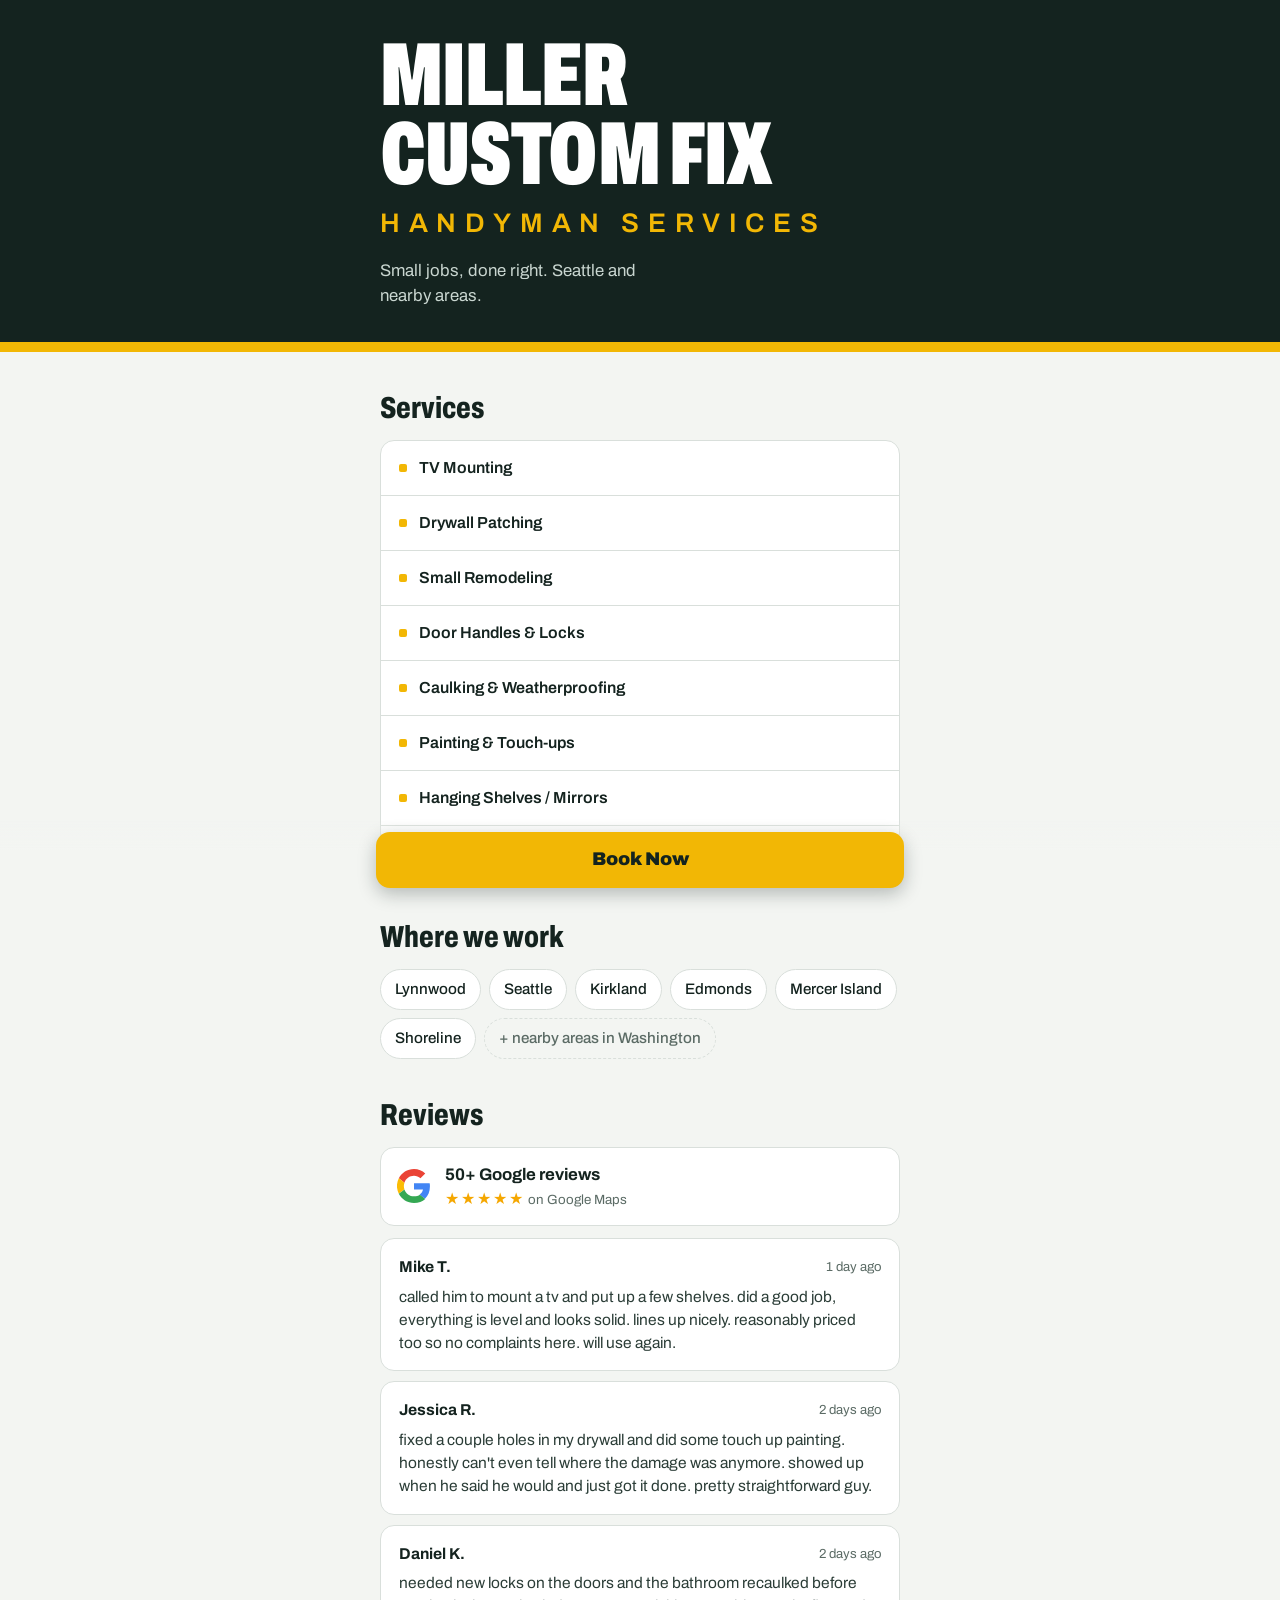
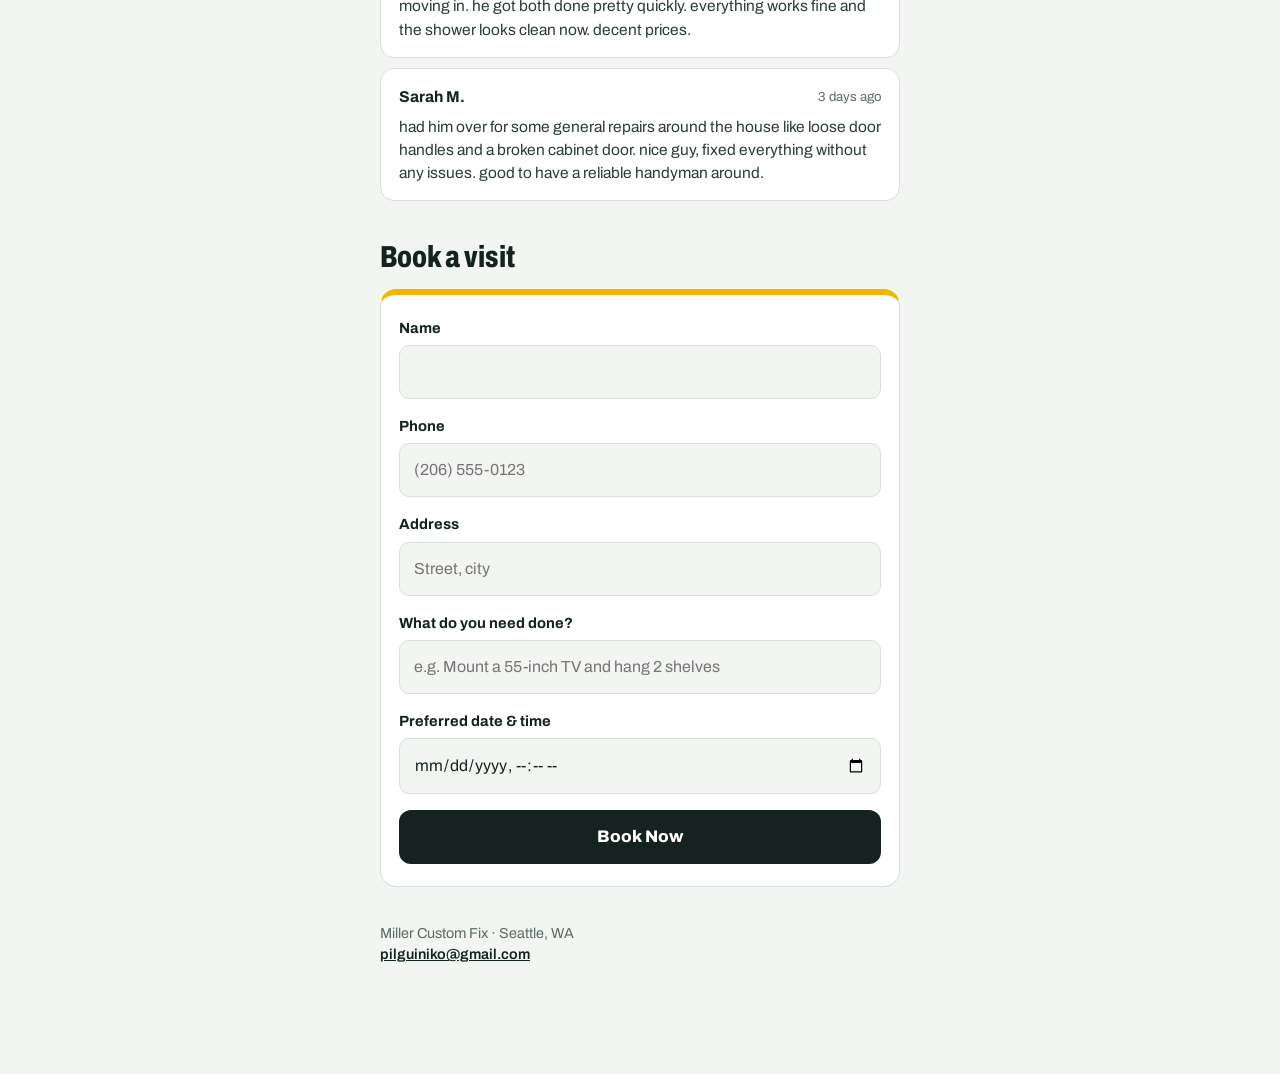
==== commit d8ba67e2: "index.html" ====
--- a/index.html
+++ b/index.html
@@ -158,18 +158,8 @@
           <input id="phone" name="phone" type="tel" inputmode="tel" autocomplete="tel" placeholder="(206) 555-0123" required></div>
         <div class="f"><label for="address">Address</label>
           <input id="address" name="address" type="text" autocomplete="street-address" placeholder="Street, city" required></div>
-        <div class="f"><label for="service">Service</label>
-          <select id="service" name="service" required>
-            <option value="" disabled selected>Choose a service</option>
-            <option>TV Mounting</option>
-            <option>Drywall Patching</option>
-            <option>Small Remodeling</option>
-            <option>Door Handles &amp; Locks</option>
-            <option>Caulking &amp; Weatherproofing</option>
-            <option>Painting &amp; Touch-ups</option>
-            <option>Hanging Shelves / Mirrors</option>
-            <option>General Home Repairs</option>
-          </select></div>
+        <div class="f"><label for="service">What do you need done?</label>
+          <input id="service" name="service" type="text" maxlength="200" placeholder="e.g. Mount a 55-inch TV and hang 2 shelves" required></div>
         <div class="f"><label for="when">Preferred date &amp; time</label>
           <input id="when" name="when" type="datetime-local" required></div>
         <div class="hp" aria-hidden="true"><label>Leave empty<input name="website" tabindex="-1" autocomplete="off"></label></div>
